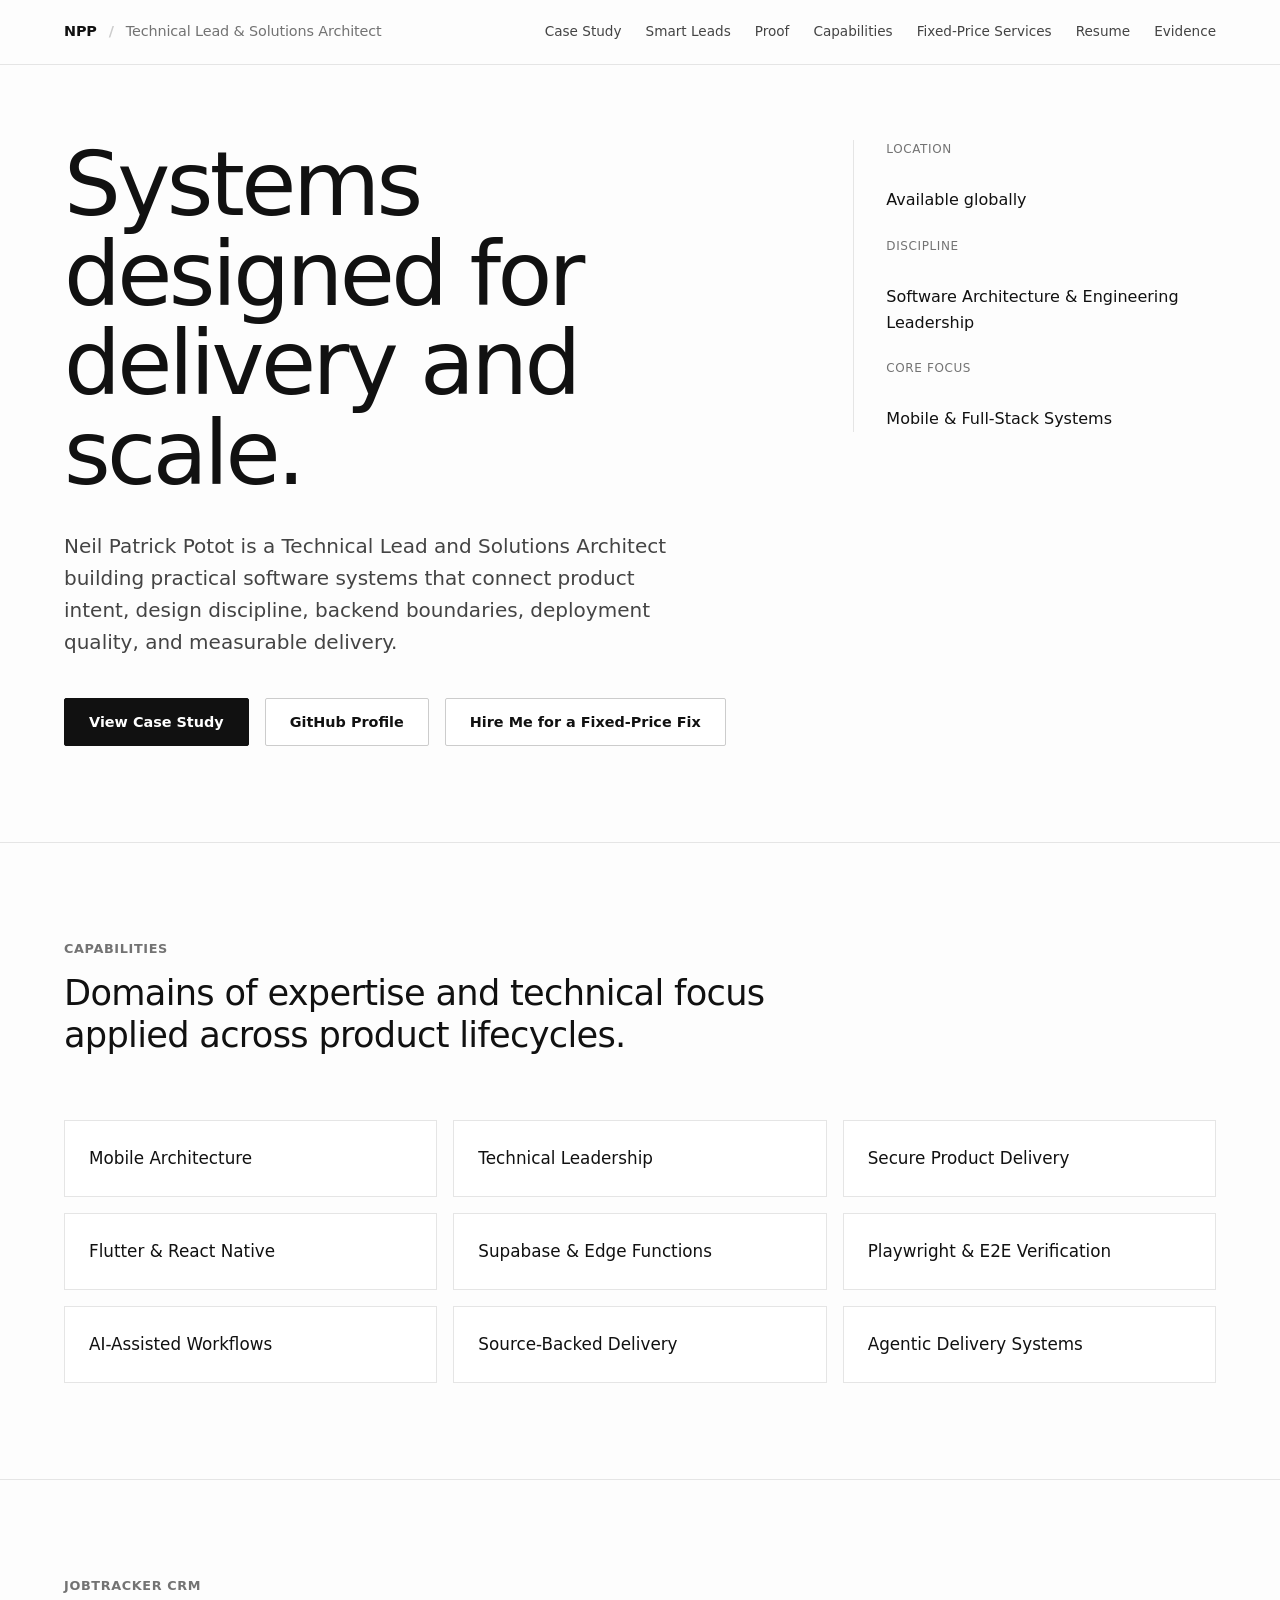
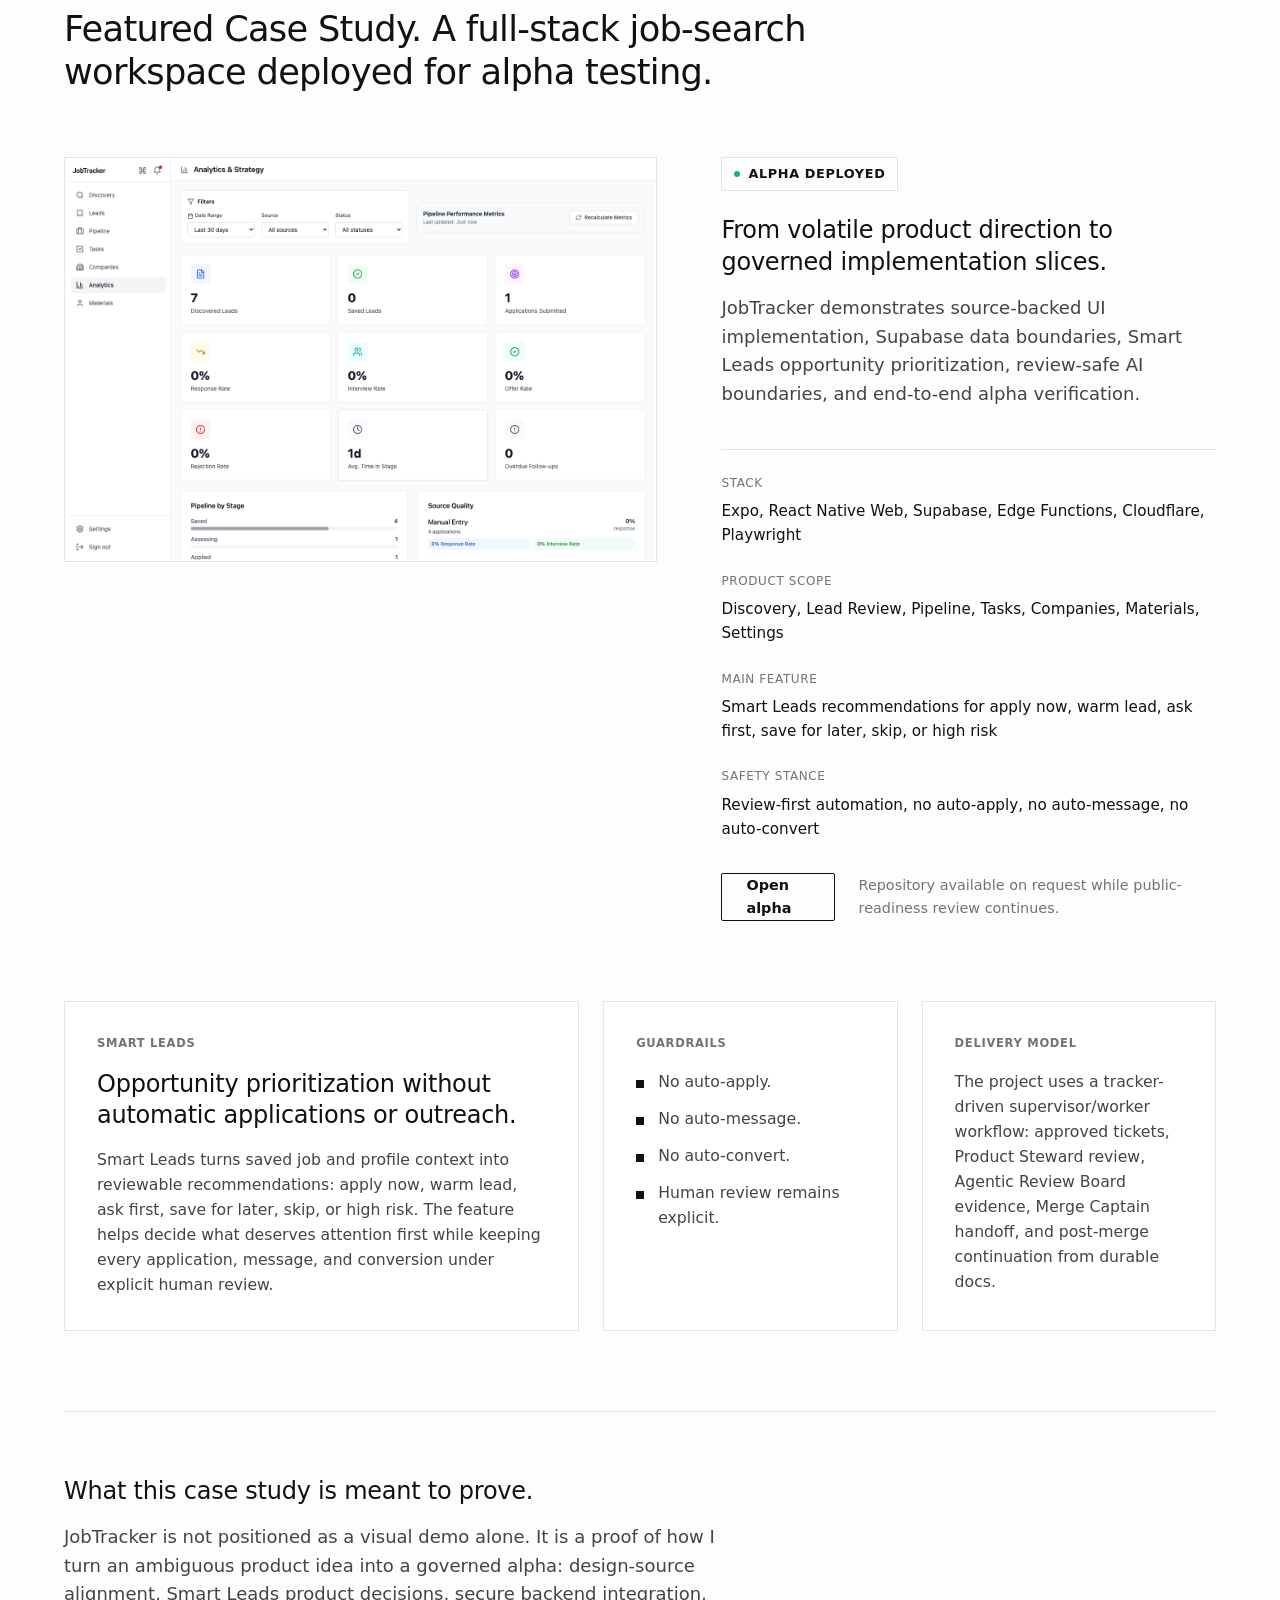
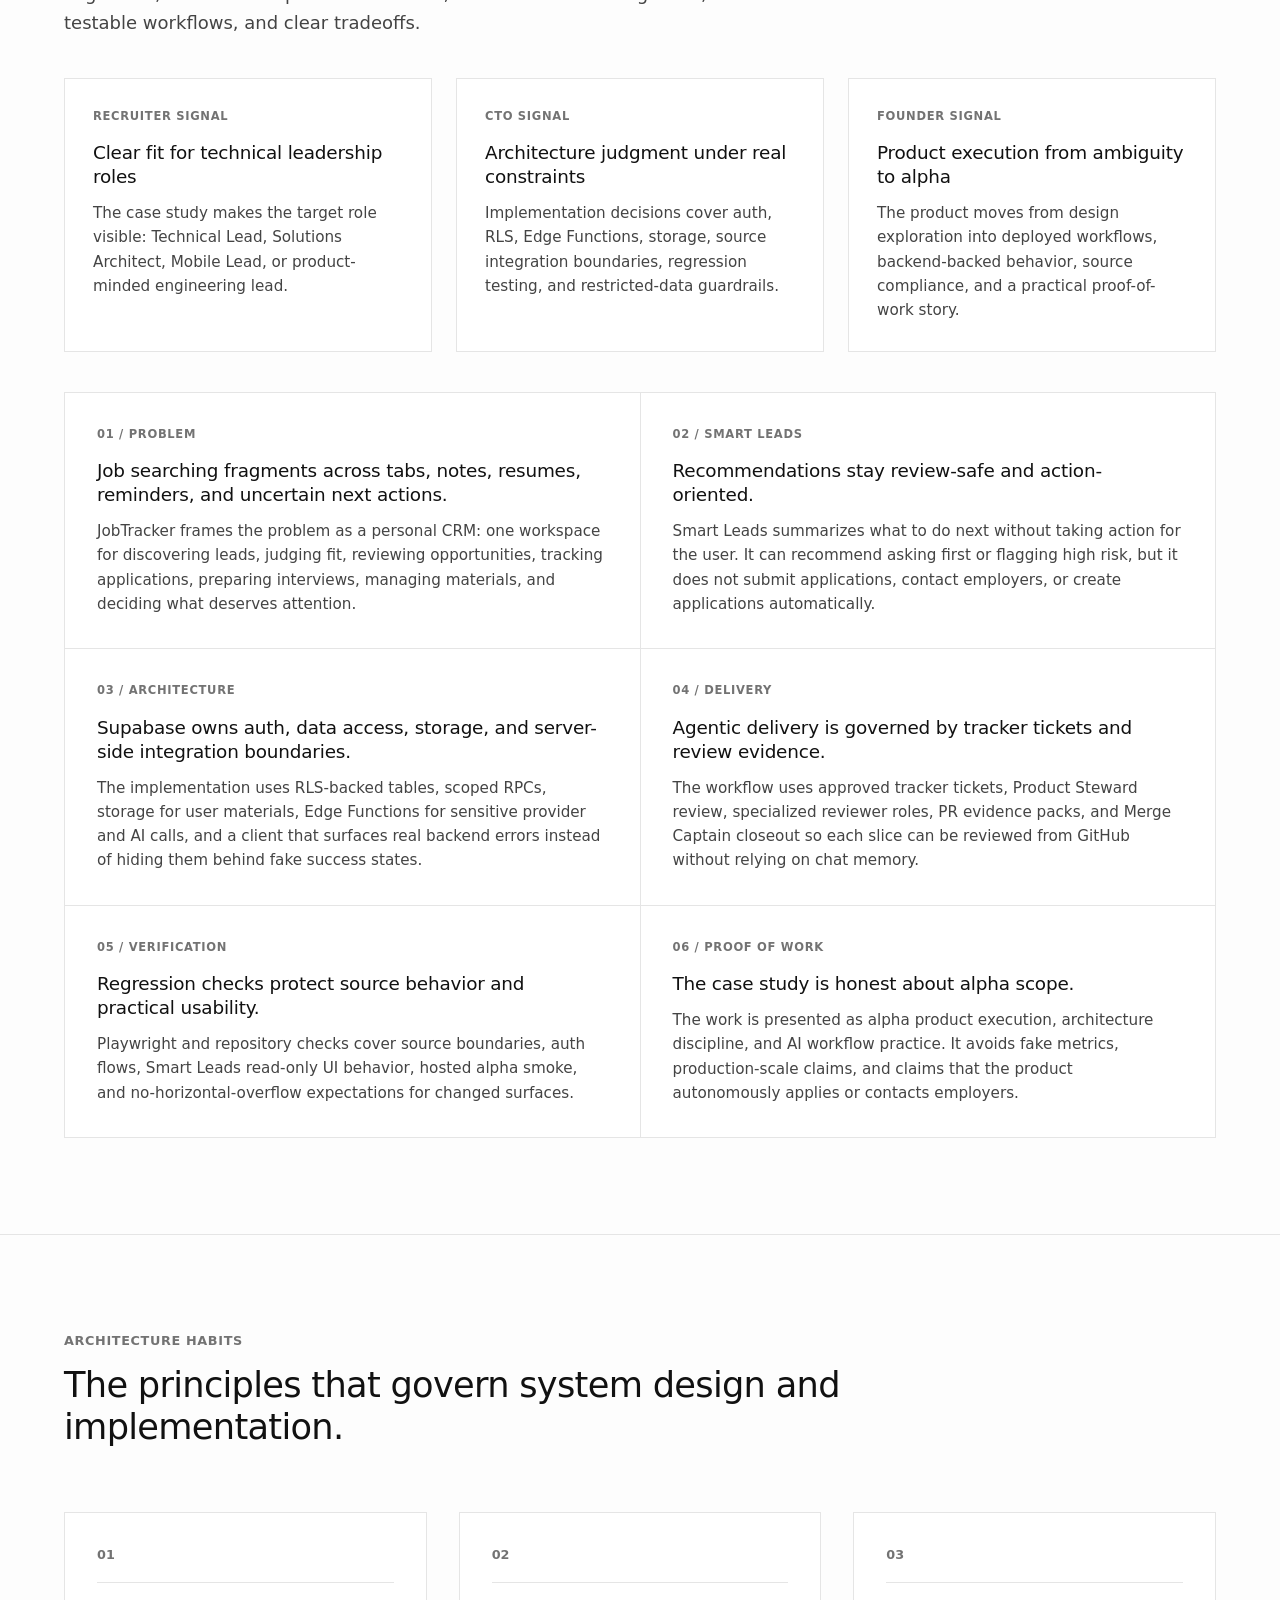
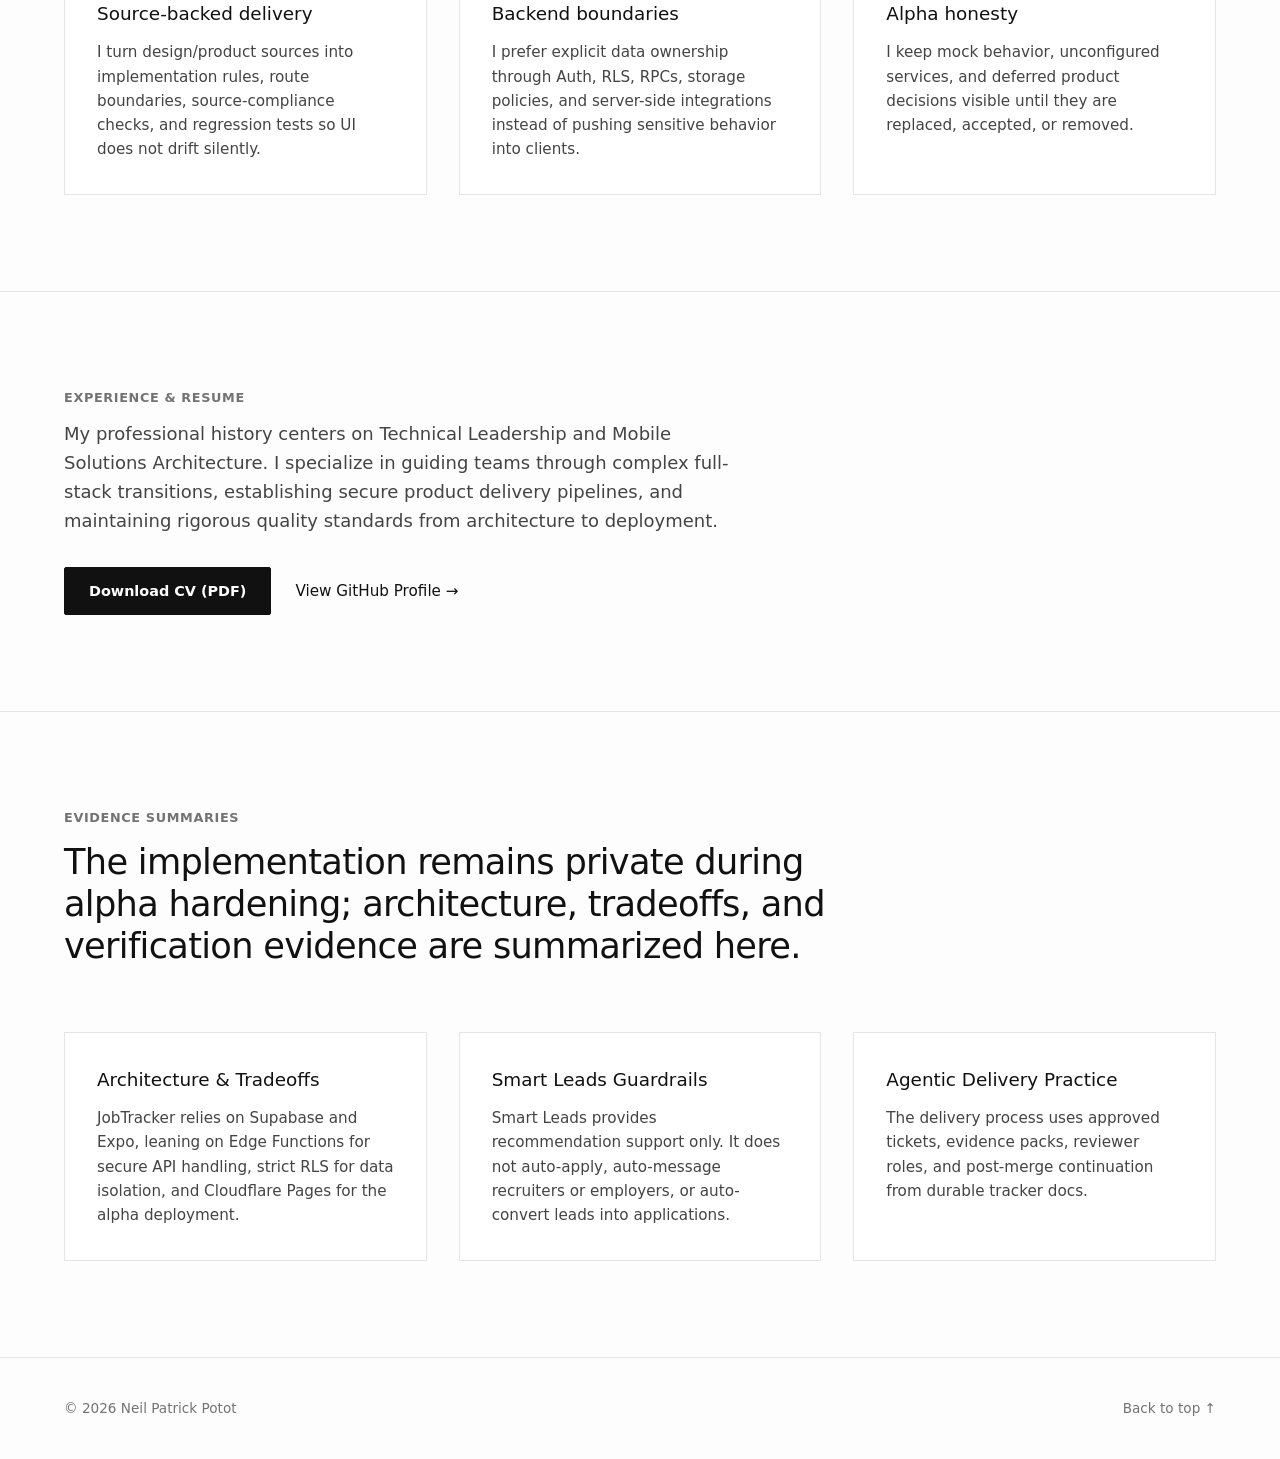
==== index.html @ f9b199f2 "Link fixed-price service offerings from portfolio" ====
<!doctype html>
<html lang="en">
  <head>
    <meta charset="utf-8">
    <meta name="viewport" content="width=device-width, initial-scale=1">
    <meta name="description" content="Neil Patrick Potot - Technical Lead and Solutions Architect portfolio featuring JobTracker, a full-stack Expo and Supabase job application CRM case study.">
    <meta property="og:title" content="Neil Patrick Potot - Technical Lead / Solutions Architect">
    <meta property="og:description" content="Portfolio and case studies across full-stack architecture, AI-assisted workflows, Supabase, Expo, and delivery systems.">
    <meta property="og:type" content="website">
    <meta property="og:image" content="assets/jobtracker-preview.png">
    <title>Neil Patrick Potot - Technical Lead / Solutions Architect</title>
    <link rel="stylesheet" href="styles.css">
  </head>
  <body>
    <header class="site-header" data-site-header>
      <div class="header-inner">
        <a class="brand" href="#top" aria-label="Neil Patrick Potot portfolio home">
          <strong>NPP</strong>
          <span class="brand-divider">/</span>
          <span class="brand-title">Technical Lead & Solutions Architect</span>
        </a>
        <button class="nav-toggle" type="button" aria-expanded="false" aria-controls="primary-nav" data-nav-toggle>
          <span></span><span></span><span></span>
          <span class="sr-only">Menu</span>
        </button>
        <nav class="primary-nav" id="primary-nav" data-primary-nav>
          <a href="#case-study">Case Study</a>
          <a href="#smart-leads">Smart Leads</a>
          <a href="#proof">Proof</a>
          <a href="#capabilities">Capabilities</a>
          <a href="services.html">Fixed-Price Services</a>
          <a href="#resume">Resume</a>
          <a href="#evidence">Evidence</a>
        </nav>
      </div>
    </header>

    <main id="top">
      <section class="section hero">
        <div class="section-inner grid-hero">
          <div class="hero-content">
            <h1 id="hero-title" class="display-title">Systems designed for <br>delivery and scale.</h1>
            <p class="hero-copy">
              Neil Patrick Potot is a Technical Lead and Solutions Architect building practical software systems that connect product intent, design discipline, backend boundaries, deployment quality, and measurable delivery.
            </p>
            <div class="hero-actions">
              <a class="button primary" href="#case-study">View Case Study</a>
              <a class="button secondary" href="https://github.com/Nei1eveN" rel="noreferrer">GitHub Profile</a>
              <a class="button secondary" href="services.html">Hire Me for a Fixed-Price Fix</a>
            </div>
          </div>
          <div class="hero-metadata">
            <dl class="meta-list">
              <dt>Location</dt>
              <dd>Available globally</dd>
              <dt>Discipline</dt>
              <dd>Software Architecture & Engineering Leadership</dd>
              <dt>Core Focus</dt>
              <dd>Mobile & Full-Stack Systems</dd>
            </dl>
          </div>
        </div>
      </section>

      <section class="section layout-border" id="capabilities">
        <div class="section-inner">
          <div class="split-header">
            <h2 class="section-title">Capabilities</h2>
            <p class="section-lead">Domains of expertise and technical focus applied across product lifecycles.</p>
          </div>
          <ul class="capability-grid">
            <li>Mobile Architecture</li>
            <li>Technical Leadership</li>
            <li>Secure Product Delivery</li>
            <li>Flutter & React Native</li>
            <li>Supabase & Edge Functions</li>
            <li>Playwright & E2E Verification</li>
            <li>AI-Assisted Workflows</li>
            <li>Source-Backed Delivery</li>
            <li>Agentic Delivery Systems</li>
          </ul>
        </div>
      </section>

      <section class="section layout-border" id="case-study">
        <div class="section-inner">
          <div class="split-header">
            <h2 class="section-title">JobTracker CRM</h2>
            <p class="section-lead">Featured Case Study. A full-stack job-search workspace deployed for alpha testing.</p>
          </div>
          <div class="case-study-layout">
            <div class="case-study-media">
              <img src="assets/jobtracker-preview.png" alt="JobTracker alpha interface preview">
            </div>
            <div class="case-study-details">
              <div class="status-badge">
                <span class="status-indicator"></span> Alpha deployed
              </div>
              <h3 class="subsection-title">From volatile product direction to governed implementation slices.</h3>
              <p class="subsection-copy">
                JobTracker demonstrates source-backed UI implementation, Supabase data boundaries, Smart Leads opportunity prioritization, review-safe AI boundaries, and end-to-end alpha verification.
              </p>
              <div class="metric-grid">
                <div class="metric-item">
                  <span class="metric-label">Stack</span>
                  <span class="metric-value">Expo, React Native Web, Supabase, Edge Functions, Cloudflare, Playwright</span>
                </div>
                <div class="metric-item">
                  <span class="metric-label">Product scope</span>
                  <span class="metric-value">Discovery, Lead Review, Pipeline, Tasks, Companies, Materials, Settings</span>
                </div>
                <div class="metric-item">
                  <span class="metric-label">Main feature</span>
                  <span class="metric-value">Smart Leads recommendations for apply now, warm lead, ask first, save for later, skip, or high risk</span>
                </div>
                <div class="metric-item">
                  <span class="metric-label">Safety stance</span>
                  <span class="metric-value">Review-first automation, no auto-apply, no auto-message, no auto-convert</span>
                </div>
              </div>
              <div class="action-row">
                <a class="button outline" href="https://alpha.tryjobtracker.app" rel="noreferrer">Open alpha</a>
                <span class="action-note">Repository available on request while public-readiness review continues.</span>
              </div>
            </div>
          </div>

          <div class="case-feature-grid" id="smart-leads" aria-label="JobTracker alpha feature summary">
            <article class="feature-panel feature-panel-wide">
              <span class="proof-label">Smart Leads</span>
              <h3 class="subsection-title">Opportunity prioritization without automatic applications or outreach.</h3>
              <p>
                Smart Leads turns saved job and profile context into reviewable recommendations: apply now, warm lead, ask first, save for later, skip, or high risk. The feature helps decide what deserves attention first while keeping every application, message, and conversion under explicit human review.
              </p>
            </article>
            <article class="feature-panel">
              <span class="proof-label">Guardrails</span>
              <ul class="check-list">
                <li>No auto-apply.</li>
                <li>No auto-message.</li>
                <li>No auto-convert.</li>
                <li>Human review remains explicit.</li>
              </ul>
            </article>
            <article class="feature-panel">
              <span class="proof-label">Delivery model</span>
              <p>
                The project uses a tracker-driven supervisor/worker workflow: approved tickets, Product Steward review, Agentic Review Board evidence, Merge Captain handoff, and post-merge continuation from durable docs.
              </p>
            </article>
          </div>

          <div class="case-narrative" id="proof">
            <div class="narrative-intro">
              <h3 class="subsection-title">What this case study is meant to prove.</h3>
              <p class="subsection-copy">
                JobTracker is not positioned as a visual demo alone. It is a proof of how I turn an ambiguous product idea into a governed alpha: design-source alignment, Smart Leads product decisions, secure backend integration, testable workflows, and clear tradeoffs.
              </p>
            </div>
            <div class="proof-grid">
              <article class="proof-card">
                <span class="proof-label">Recruiter signal</span>
                <h4>Clear fit for technical leadership roles</h4>
                <p>The case study makes the target role visible: Technical Lead, Solutions Architect, Mobile Lead, or product-minded engineering lead.</p>
              </article>
              <article class="proof-card">
                <span class="proof-label">CTO signal</span>
                <h4>Architecture judgment under real constraints</h4>
                <p>Implementation decisions cover auth, RLS, Edge Functions, storage, source integration boundaries, regression testing, and restricted-data guardrails.</p>
              </article>
              <article class="proof-card">
                <span class="proof-label">Founder signal</span>
                <h4>Product execution from ambiguity to alpha</h4>
                <p>The product moves from design exploration into deployed workflows, backend-backed behavior, source compliance, and a practical proof-of-work story.</p>
              </article>
            </div>
          </div>

          <div class="case-timeline" aria-label="JobTracker case study narrative">
            <article class="timeline-item">
              <span class="timeline-kicker">01 / Problem</span>
              <h4>Job searching fragments across tabs, notes, resumes, reminders, and uncertain next actions.</h4>
              <p>JobTracker frames the problem as a personal CRM: one workspace for discovering leads, judging fit, reviewing opportunities, tracking applications, preparing interviews, managing materials, and deciding what deserves attention.</p>
            </article>
            <article class="timeline-item">
              <span class="timeline-kicker">02 / Smart Leads</span>
              <h4>Recommendations stay review-safe and action-oriented.</h4>
              <p>Smart Leads summarizes what to do next without taking action for the user. It can recommend asking first or flagging high risk, but it does not submit applications, contact employers, or create applications automatically.</p>
            </article>
            <article class="timeline-item">
              <span class="timeline-kicker">03 / Architecture</span>
              <h4>Supabase owns auth, data access, storage, and server-side integration boundaries.</h4>
              <p>The implementation uses RLS-backed tables, scoped RPCs, storage for user materials, Edge Functions for sensitive provider and AI calls, and a client that surfaces real backend errors instead of hiding them behind fake success states.</p>
            </article>
            <article class="timeline-item">
              <span class="timeline-kicker">04 / Delivery</span>
              <h4>Agentic delivery is governed by tracker tickets and review evidence.</h4>
              <p>The workflow uses approved tracker tickets, Product Steward review, specialized reviewer roles, PR evidence packs, and Merge Captain closeout so each slice can be reviewed from GitHub without relying on chat memory.</p>
            </article>
            <article class="timeline-item">
              <span class="timeline-kicker">05 / Verification</span>
              <h4>Regression checks protect source behavior and practical usability.</h4>
              <p>Playwright and repository checks cover source boundaries, auth flows, Smart Leads read-only UI behavior, hosted alpha smoke, and no-horizontal-overflow expectations for changed surfaces.</p>
            </article>
            <article class="timeline-item">
              <span class="timeline-kicker">06 / Proof of work</span>
              <h4>The case study is honest about alpha scope.</h4>
              <p>The work is presented as alpha product execution, architecture discipline, and AI workflow practice. It avoids fake metrics, production-scale claims, and claims that the product autonomously applies or contacts employers.</p>
            </article>
          </div>
        </div>
      </section>

      <section class="section layout-border" id="systems">
        <div class="section-inner">
          <div class="split-header">
            <h2 class="section-title">Architecture Habits</h2>
            <p class="section-lead">The principles that govern system design and implementation.</p>
          </div>
          <div class="habits-grid">
            <div class="habit-card">
              <span class="habit-num">01</span>
              <h4>Source-backed delivery</h4>
              <p>I turn design/product sources into implementation rules, route boundaries, source-compliance checks, and regression tests so UI does not drift silently.</p>
            </div>
            <div class="habit-card">
              <span class="habit-num">02</span>
              <h4>Backend boundaries</h4>
              <p>I prefer explicit data ownership through Auth, RLS, RPCs, storage policies, and server-side integrations instead of pushing sensitive behavior into clients.</p>
            </div>
            <div class="habit-card">
              <span class="habit-num">03</span>
              <h4>Alpha honesty</h4>
              <p>I keep mock behavior, unconfigured services, and deferred product decisions visible until they are replaced, accepted, or removed.</p>
            </div>
          </div>
        </div>
      </section>

      <section class="section layout-border" id="resume">
        <div class="section-inner split-resume">
          <div class="resume-content">
            <h2 class="section-title">Experience & Resume</h2>
            <p class="subsection-copy">
              My professional history centers on Technical Leadership and Mobile Solutions Architecture. I specialize in guiding teams through complex full-stack transitions, establishing secure product delivery pipelines, and maintaining rigorous quality standards from architecture to deployment.
            </p>
            <div class="action-row">
              <a class="button primary" href="assets/Neil-Patrick-Potot-CV-2026.pdf" download>Download CV (PDF)</a>
              <a class="link-action" href="https://github.com/Nei1eveN" rel="noreferrer">View GitHub Profile &rarr;</a>
            </div>
          </div>
        </div>
      </section>

      <section class="section layout-border" id="evidence">
        <div class="section-inner">
          <div class="split-header">
            <h2 class="section-title">Evidence Summaries</h2>
            <p class="section-lead">The implementation remains private during alpha hardening; architecture, tradeoffs, and verification evidence are summarized here.</p>
          </div>
          <div class="habits-grid">
            <div class="habit-card">
              <h4 class="evidence-title">Architecture & Tradeoffs</h4>
              <p class="evidence-desc">JobTracker relies on Supabase and Expo, leaning on Edge Functions for secure API handling, strict RLS for data isolation, and Cloudflare Pages for the alpha deployment.</p>
            </div>
            <div class="habit-card">
              <h4 class="evidence-title">Smart Leads Guardrails</h4>
              <p class="evidence-desc">Smart Leads provides recommendation support only. It does not auto-apply, auto-message recruiters or employers, or auto-convert leads into applications.</p>
            </div>
            <div class="habit-card">
              <h4 class="evidence-title">Agentic Delivery Practice</h4>
              <p class="evidence-desc">The delivery process uses approved tickets, evidence packs, reviewer roles, and post-merge continuation from durable tracker docs.</p>
            </div>
          </div>
        </div>
      </section>
    </main>

    <footer class="site-footer">
      <div class="footer-inner">
        <span class="footer-copy">© 2026 Neil Patrick Potot</span>
        <a href="#top" class="back-to-top">Back to top &uarr;</a>
      </div>
    </footer>

    <script src="script.js"></script>
  </body>
</html>
---- styles.css ----
:root {
  --ink: #111111;
  --ink-light: #444444;
  --muted: #737373;
  --surface: #ffffff;
  --bg: #fdfdfd;
  --line: #e5e5e5;
  --line-strong: #cccccc;
  --accent: #000000;
  --radius: 2px;
  --max: 1280px;
  --pad: clamp(24px, 5vw, 64px);
}

* {
  box-sizing: border-box;
}

*:focus-visible {
  outline: 2px solid var(--accent);
  outline-offset: 2px;
}

html {
  scroll-behavior: smooth;
  font-size: 16px;
}

body {
  margin: 0;
  background: var(--bg);
  color: var(--ink);
  font-family: Inter, ui-sans-serif, system-ui, -apple-system, sans-serif;
  line-height: 1.6;
  -webkit-font-smoothing: antialiased;
}

body.nav-open {
  overflow: hidden;
}

a {
  color: inherit;
  text-decoration: none;
  transition: opacity 150ms ease, color 150ms ease;
}

img {
  display: block;
  max-width: 100%;
  height: auto;
}

.sr-only {
  position: absolute;
  width: 1px;
  height: 1px;
  padding: 0;
  margin: -1px;
  overflow: hidden;
  clip: rect(0, 0, 0, 0);
  white-space: nowrap;
  border: 0;
}

/* Header */
.site-header {
  position: fixed;
  z-index: 50;
  top: 0;
  right: 0;
  left: 0;
  background: rgba(253, 253, 253, 0.95);
  border-bottom: 1px solid var(--line);
  backdrop-filter: blur(8px);
  -webkit-backdrop-filter: blur(8px);
}

.header-inner {
  display: flex;
  align-items: center;
  justify-content: space-between;
  height: 64px;
  padding: 0 var(--pad);
  max-width: var(--max);
  margin: 0 auto;
}

.brand {
  display: flex;
  align-items: center;
  gap: 12px;
  font-weight: 600;
  font-size: 0.9rem;
  letter-spacing: -0.01em;
}

.brand:hover {
  opacity: 0.7;
}

.brand-divider {
  color: var(--line-strong);
}

.brand-title {
  color: var(--muted);
  font-weight: 400;
}

.primary-nav {
  display: flex;
  gap: 24px;
}

.primary-nav a {
  font-size: 0.85rem;
  font-weight: 500;
  color: var(--ink-light);
}

.primary-nav a:hover {
  color: var(--ink);
}

.nav-toggle {
  display: none;
  width: 40px;
  height: 40px;
  background: transparent;
  border: none;
  cursor: pointer;
  padding: 0;
}

.nav-toggle span:not(.sr-only) {
  display: block;
  width: 20px;
  height: 1.5px;
  background: var(--ink);
  margin: 4px auto;
  transition: transform 0.2s, opacity 0.2s;
}

/* Layout */
.section {
  padding: 0 var(--pad);
}

.layout-border {
  border-top: 1px solid var(--line);
}

.section-inner {
  max-width: var(--max);
  margin: 0 auto;
  padding: 96px 0;
}

.hero {
  padding-top: 140px;
}

.hero .section-inner {
  padding-bottom: 96px;
  padding-top: 0;
}

/* Typographic Defaults */
h1, h2, h3, h4, p {
  margin: 0;
}

.display-title {
  font-size: clamp(3.5rem, 7vw, 6rem);
  font-weight: 500;
  letter-spacing: -0.04em;
  line-height: 1;
  margin-bottom: 32px;
}

.section-title {
  font-size: 0.8rem;
  text-transform: uppercase;
  letter-spacing: 0.05em;
  font-weight: 600;
  color: var(--muted);
  margin-bottom: 12px;
}

.section-lead {
  font-size: clamp(1.5rem, 3vw, 2.2rem);
  font-weight: 400;
  letter-spacing: -0.02em;
  line-height: 1.2;
  color: var(--ink);
  max-width: 800px;
}

.subsection-title {
  font-size: 1.5rem;
  font-weight: 500;
  letter-spacing: -0.01em;
  margin-bottom: 16px;
  line-height: 1.3;
}

.subsection-copy {
  font-size: 1.125rem;
  color: var(--ink-light);
  max-width: 680px;
  line-height: 1.6;
}

/* Hero Section */
.grid-hero {
  display: grid;
  grid-template-columns: 2fr 1fr;
  gap: 64px;
}

.hero-copy {
  font-size: clamp(1.1rem, 2vw, 1.25rem);
  color: var(--ink-light);
  max-width: 640px;
  margin-bottom: 40px;
}

.hero-actions {
  display: flex;
  gap: 16px;
}

.meta-list {
  margin: 0;
  display: grid;
  gap: 24px;
  border-left: 1px solid var(--line);
  padding-left: 32px;
}

.meta-list dt {
  font-size: 0.75rem;
  text-transform: uppercase;
  letter-spacing: 0.05em;
  color: var(--muted);
  margin-bottom: 4px;
}

.meta-list dd {
  margin: 0;
  font-size: 1rem;
  font-weight: 500;
}

/* Split Header */
.split-header {
  margin-bottom: 64px;
}

/* Capabilities */
.capability-grid {
  list-style: none;
  padding: 0;
  margin: 0;
  display: grid;
  grid-template-columns: repeat(auto-fill, minmax(280px, 1fr));
  gap: 16px;
}

.capability-grid li {
  padding: 24px;
  border: 1px solid var(--line);
  background: var(--surface);
  font-size: 1.05rem;
  font-weight: 500;
}

/* Buttons */
.button {
  display: inline-flex;
  align-items: center;
  justify-content: center;
  padding: 0 24px;
  height: 48px;
  font-size: 0.9rem;
  font-weight: 600;
  border-radius: var(--radius);
  transition: all 150ms ease;
  cursor: pointer;
}

.button.primary {
  background: var(--ink);
  color: var(--surface);
  border: 1px solid var(--ink);
}

.button.primary:hover {
  background: var(--ink-light);
  border-color: var(--ink-light);
}

.button.secondary {
  background: var(--surface);
  color: var(--ink);
  border: 1px solid var(--line-strong);
}

.button.secondary:hover {
  background: var(--bg);
  border-color: var(--ink);
}

.button.outline {
  background: transparent;
  color: var(--ink);
  border: 1px solid var(--ink);
}

.button.outline:hover {
  background: var(--ink);
  color: var(--surface);
}

.link-action {
  display: inline-flex;
  align-items: center;
  height: 48px;
  font-size: 0.95rem;
  font-weight: 500;
  color: var(--ink);
}

.link-action:hover {
  opacity: 0.6;
}

.action-row {
  display: flex;
  align-items: center;
  gap: 24px;
  margin-top: 32px;
}

.action-note {
  font-size: 0.9rem;
  color: var(--muted);
  font-weight: 500;
  display: inline-flex;
  align-items: center;
  height: 48px;
}

/* Case Study */
.case-study-layout {
  display: grid;
  grid-template-columns: 1.2fr 1fr;
  gap: 64px;
  align-items: start;
}

.case-study-media {
  border: 1px solid var(--line);
  background: var(--surface);
  padding: 1px; /* architectural frame */
}

.case-study-media img {
  width: 100%;
}

.status-badge {
  display: inline-flex;
  align-items: center;
  gap: 8px;
  font-size: 0.8rem;
  font-weight: 600;
  text-transform: uppercase;
  letter-spacing: 0.05em;
  padding: 6px 12px;
  border: 1px solid var(--line);
  margin-bottom: 24px;
}

.status-indicator {
  width: 6px;
  height: 6px;
  background: #10b981;
  border-radius: 50%;
}

.metric-grid {
  display: grid;
  gap: 24px;
  margin-top: 40px;
  border-top: 1px solid var(--line);
  padding-top: 24px;
}

.metric-item {
  display: flex;
  flex-direction: column;
  gap: 6px;
}

.metric-label {
  font-size: 0.75rem;
  text-transform: uppercase;
  letter-spacing: 0.05em;
  color: var(--muted);
}

.metric-value {
  font-size: 0.95rem;
  font-weight: 500;
}

.case-feature-grid {
  display: grid;
  grid-template-columns: 1.4fr 0.8fr 0.8fr;
  gap: 24px;
  margin-top: 80px;
  scroll-margin-top: 96px;
}

.feature-panel {
  border: 1px solid var(--line);
  background: var(--surface);
  padding: 32px;
}

.feature-panel p {
  color: var(--ink-light);
  font-size: 0.98rem;
}

.check-list {
  list-style: none;
  padding: 0;
  margin: 0;
  display: grid;
  gap: 12px;
}

.check-list li {
  position: relative;
  padding-left: 22px;
  color: var(--ink-light);
  font-size: 0.98rem;
}

.check-list li::before {
  content: "";
  position: absolute;
  top: 0.72em;
  left: 0;
  width: 8px;
  height: 8px;
  background: var(--ink);
}

.case-narrative {
  margin-top: 80px;
  padding-top: 64px;
  border-top: 1px solid var(--line);
  scroll-margin-top: 96px;
}

.narrative-intro {
  max-width: 860px;
  margin-bottom: 40px;
}

.proof-grid {
  display: grid;
  grid-template-columns: repeat(3, 1fr);
  gap: 24px;
}

.proof-card {
  border: 1px solid var(--line);
  background: var(--surface);
  padding: 28px;
}

.proof-label,
.timeline-kicker {
  display: block;
  font-size: 0.72rem;
  font-weight: 700;
  text-transform: uppercase;
  letter-spacing: 0.06em;
  color: var(--muted);
  margin-bottom: 16px;
}

.proof-card h4,
.timeline-item h4 {
  font-size: 1.15rem;
  font-weight: 500;
  letter-spacing: -0.01em;
  line-height: 1.3;
  margin-bottom: 12px;
}

.proof-card p,
.timeline-item p {
  font-size: 0.95rem;
  color: var(--ink-light);
}

.case-timeline {
  display: grid;
  grid-template-columns: repeat(2, 1fr);
  border-top: 1px solid var(--line);
  border-left: 1px solid var(--line);
  margin-top: 40px;
}

.timeline-item {
  padding: 32px;
  border-right: 1px solid var(--line);
  border-bottom: 1px solid var(--line);
  background: var(--surface);
}

/* Habits */
.habits-grid {
  display: grid;
  grid-template-columns: repeat(3, 1fr);
  gap: 32px;
}

.habit-card {
  padding: 32px;
  border: 1px solid var(--line);
  background: var(--surface);
}

.habit-num {
  display: block;
  font-size: 0.8rem;
  font-weight: 600;
  color: var(--muted);
  margin-bottom: 16px;
  border-bottom: 1px solid var(--line);
  padding-bottom: 16px;
}

.habit-card h4 {
  font-size: 1.15rem;
  font-weight: 500;
  margin-bottom: 12px;
}

.habit-card p {
  font-size: 0.95rem;
  color: var(--ink-light);
}

/* Evidence */
.evidence-title {
  font-size: 1.15rem;
  font-weight: 500;
  margin-bottom: 12px;
}

.evidence-desc {
  font-size: 0.95rem;
  color: var(--ink-light);
}

/* Footer */
.site-footer {
  border-top: 1px solid var(--line);
  padding: 40px var(--pad);
}

.footer-inner {
  max-width: var(--max);
  margin: 0 auto;
  display: flex;
  justify-content: space-between;
  align-items: center;
  font-size: 0.85rem;
  color: var(--muted);
}

.back-to-top:hover {
  color: var(--ink);
}

/* Responsive */
@media (max-width: 1024px) {
  .grid-hero,
  .case-study-layout {
    grid-template-columns: 1fr;
    gap: 48px;
  }
  
  .meta-list {
    border-left: none;
    border-top: 1px solid var(--line);
    padding-left: 0;
    padding-top: 32px;
    grid-template-columns: repeat(3, 1fr);
  }

  .habits-grid {
    grid-template-columns: 1fr;
  }

  .case-feature-grid,
  .proof-grid,
  .case-timeline {
    grid-template-columns: 1fr;
  }
}

@media (max-width: 768px) {
  .nav-toggle {
    display: block;
  }

  .brand-title {
    display: none;
  }
  .brand-divider {
    display: none;
  }

  .display-title {
    font-size: clamp(2.9rem, 14vw, 3.7rem);
  }

  .display-title br {
    display: none;
  }

  .primary-nav {
    position: fixed;
    top: 64px;
    left: 0;
    right: 0;
    background: var(--surface);
    border-bottom: 1px solid var(--line);
    flex-direction: column;
    padding: 24px var(--pad);
    display: none;
  }

  .primary-nav.is-open {
    display: flex;
  }

  .meta-list {
    grid-template-columns: 1fr;
    gap: 16px;
  }

  .evidence-link {
    grid-template-columns: 1fr;
    gap: 8px;
    padding: 20px 0;
  }

  .action-row {
    flex-direction: column;
    align-items: stretch;
  }

  .action-row .button,
  .hero-actions .button {
    width: 100%;
  }

  .action-note {
    font-size: 0.85rem;
    height: auto;
    text-align: center;
  }
}
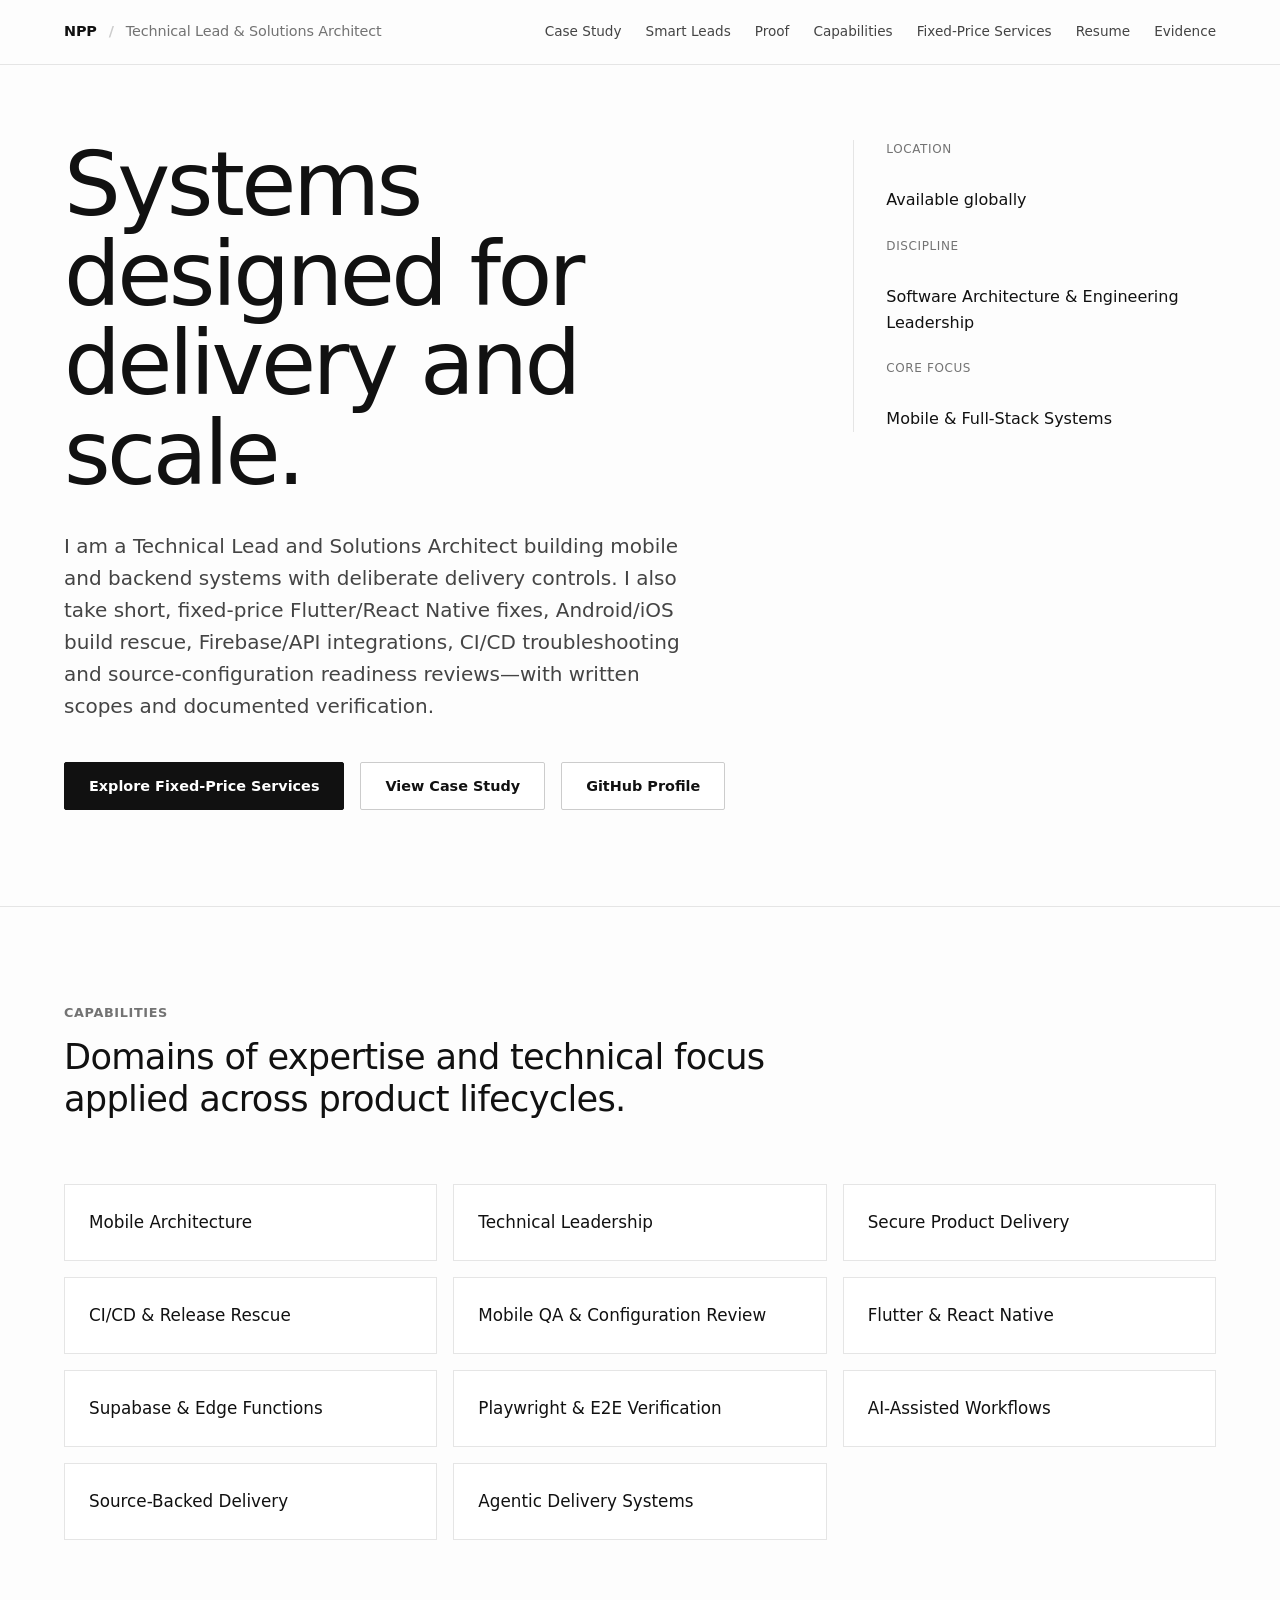
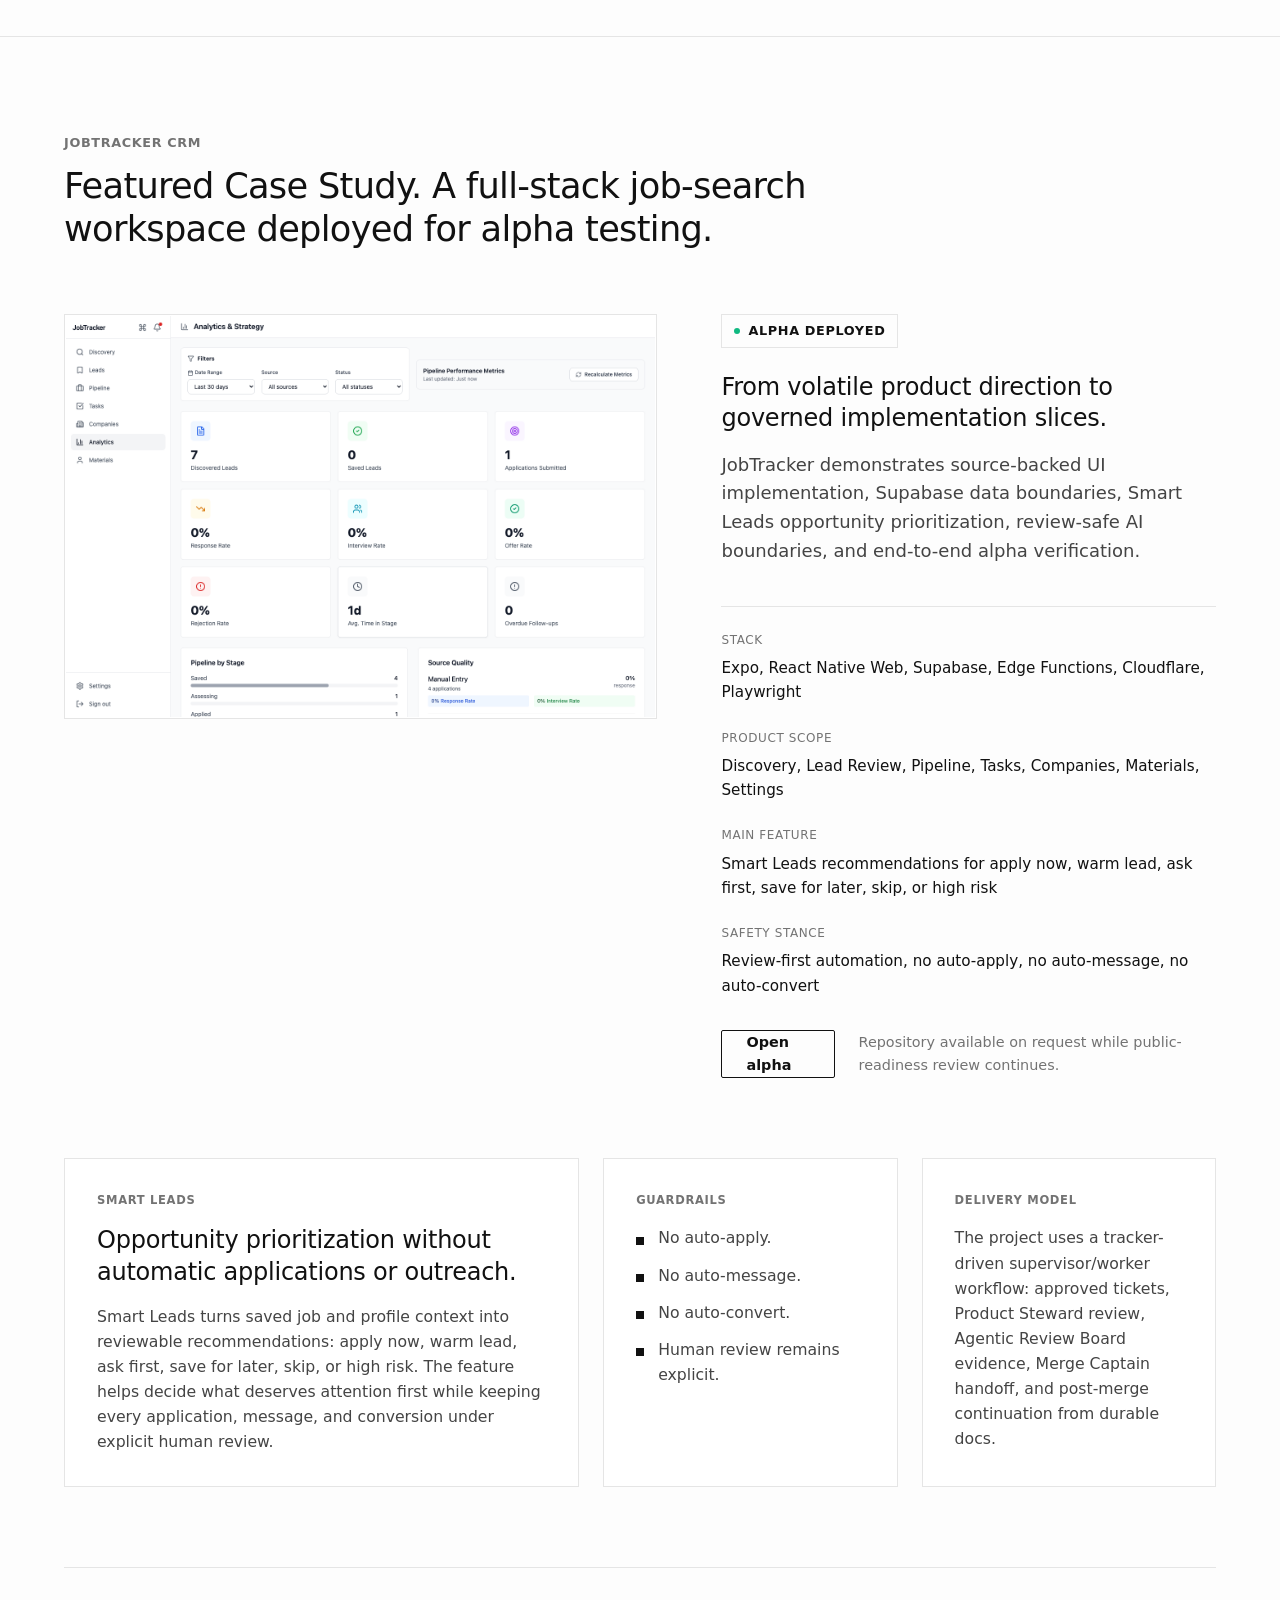
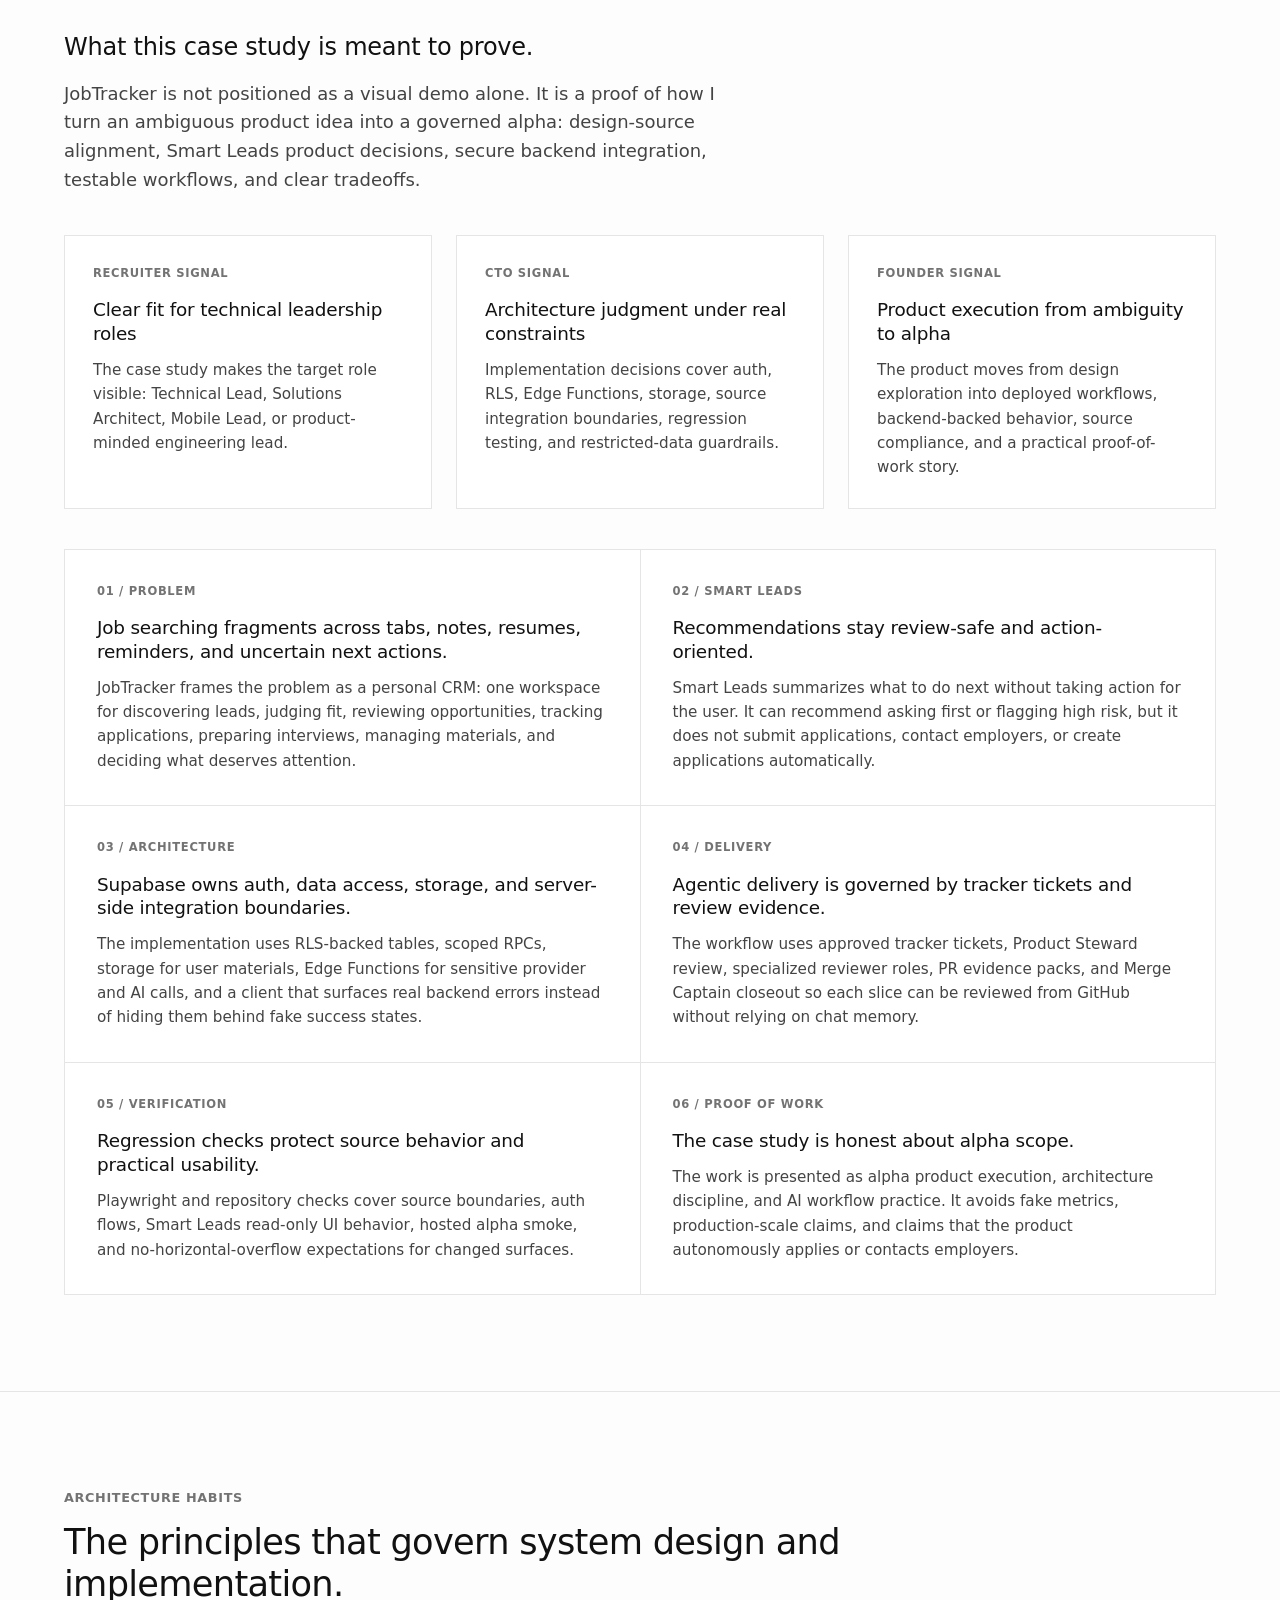
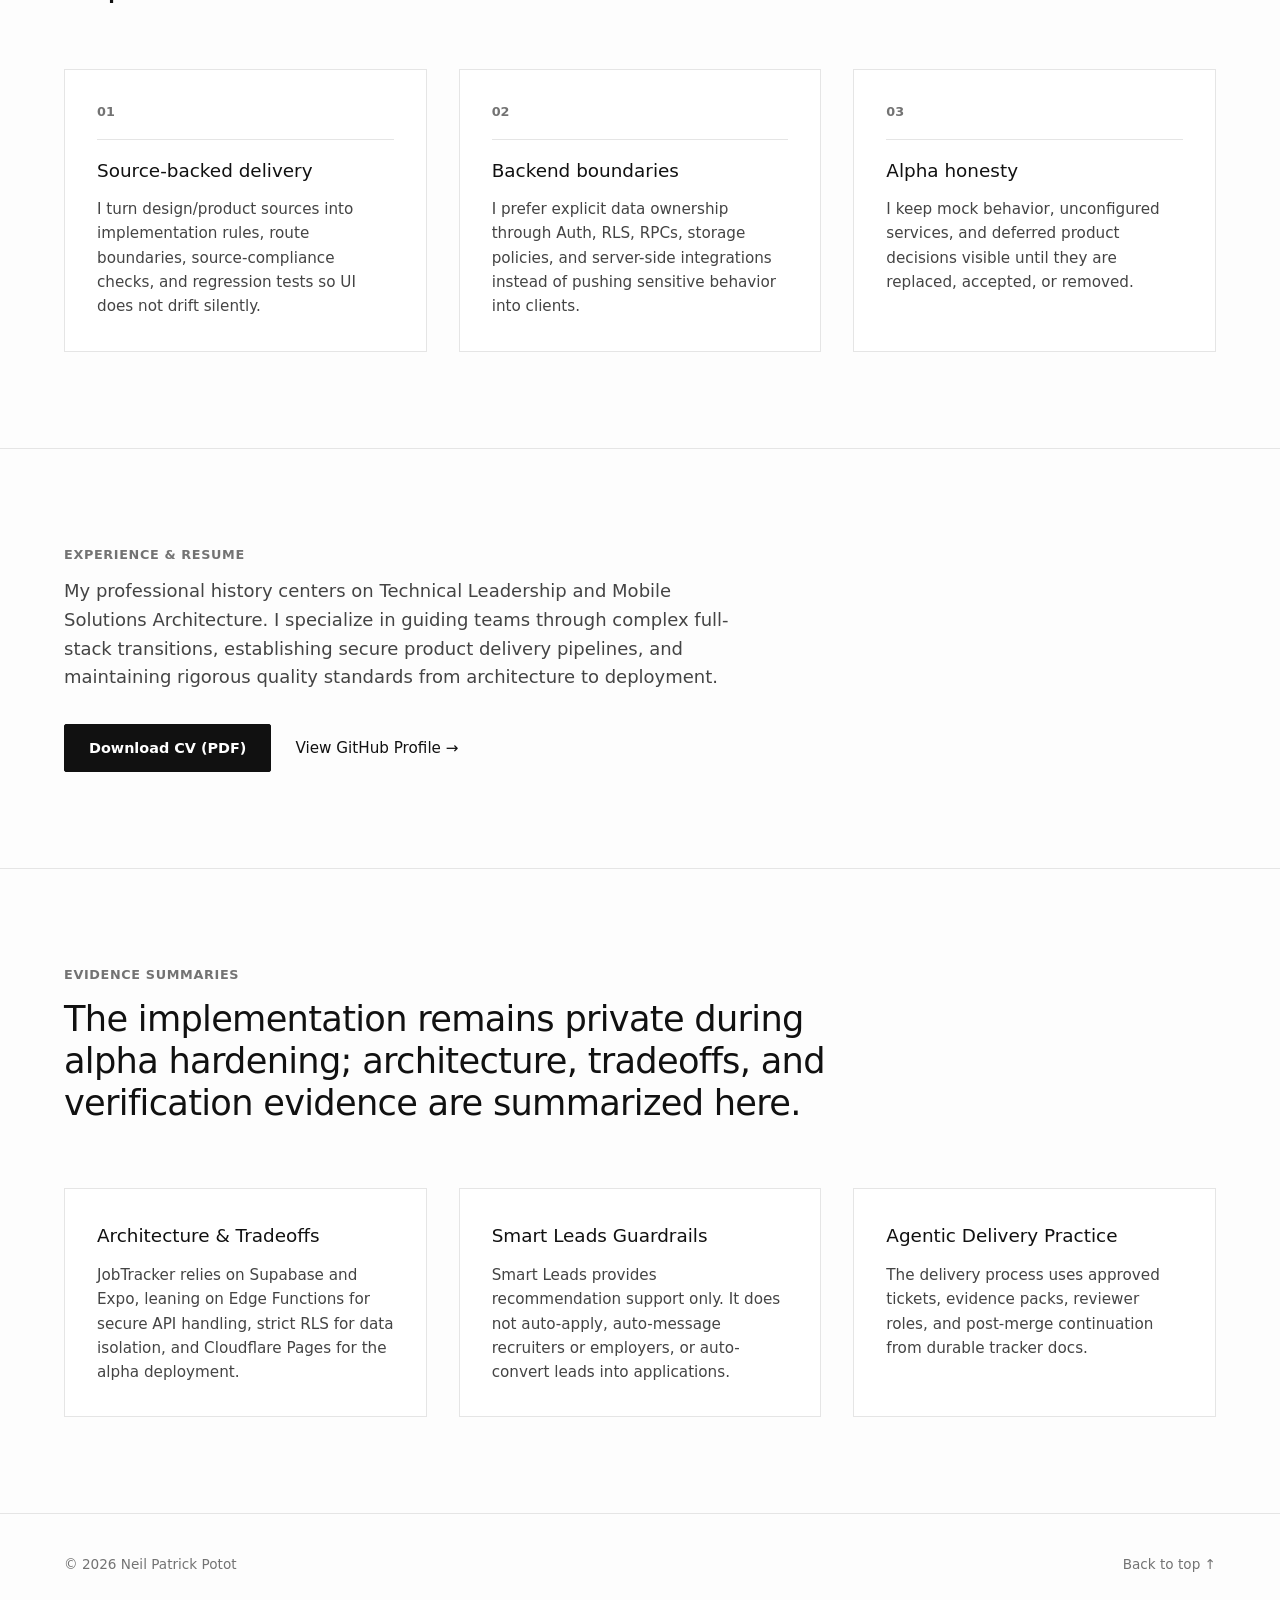
==== commit 791cba95: "Make fixed-price engineering services prominent on portfolio homepage" ====
--- a/index.html
+++ b/index.html
@@ -3,7 +3,7 @@
   <head>
     <meta charset="utf-8">
     <meta name="viewport" content="width=device-width, initial-scale=1">
-    <meta name="description" content="Neil Patrick Potot - Technical Lead and Solutions Architect portfolio featuring JobTracker, a full-stack Expo and Supabase job application CRM case study.">
+    <meta name="description" content="Neil Patrick Potot — Solutions Architect and Senior Flutter engineer. Fixed-price mobile, Firebase/API, CI/CD, release rescue and architecture projects, plus public case studies.">
     <meta property="og:title" content="Neil Patrick Potot - Technical Lead / Solutions Architect">
     <meta property="og:description" content="Portfolio and case studies across full-stack architecture, AI-assisted workflows, Supabase, Expo, and delivery systems.">
     <meta property="og:type" content="website">
@@ -41,12 +41,12 @@
           <div class="hero-content">
             <h1 id="hero-title" class="display-title">Systems designed for <br>delivery and scale.</h1>
             <p class="hero-copy">
-              Neil Patrick Potot is a Technical Lead and Solutions Architect building practical software systems that connect product intent, design discipline, backend boundaries, deployment quality, and measurable delivery.
+              I am a Technical Lead and Solutions Architect building mobile and backend systems with deliberate delivery controls. I also take short, fixed-price Flutter/React Native fixes, Android/iOS build rescue, Firebase/API integrations, CI/CD troubleshooting and source-configuration readiness reviews—with written scopes and documented verification.
             </p>
             <div class="hero-actions">
-              <a class="button primary" href="#case-study">View Case Study</a>
+              <a class="button primary" href="services.html">Explore Fixed-Price Services</a>
+              <a class="button secondary" href="#case-study">View Case Study</a>
               <a class="button secondary" href="https://github.com/Nei1eveN" rel="noreferrer">GitHub Profile</a>
-              <a class="button secondary" href="services.html">Hire Me for a Fixed-Price Fix</a>
             </div>
           </div>
           <div class="hero-metadata">
@@ -72,6 +72,8 @@
             <li>Mobile Architecture</li>
             <li>Technical Leadership</li>
             <li>Secure Product Delivery</li>
+            <li>CI/CD &amp; Release Rescue</li>
+            <li>Mobile QA &amp; Configuration Review</li>
             <li>Flutter & React Native</li>
             <li>Supabase & Edge Functions</li>
             <li>Playwright & E2E Verification</li>
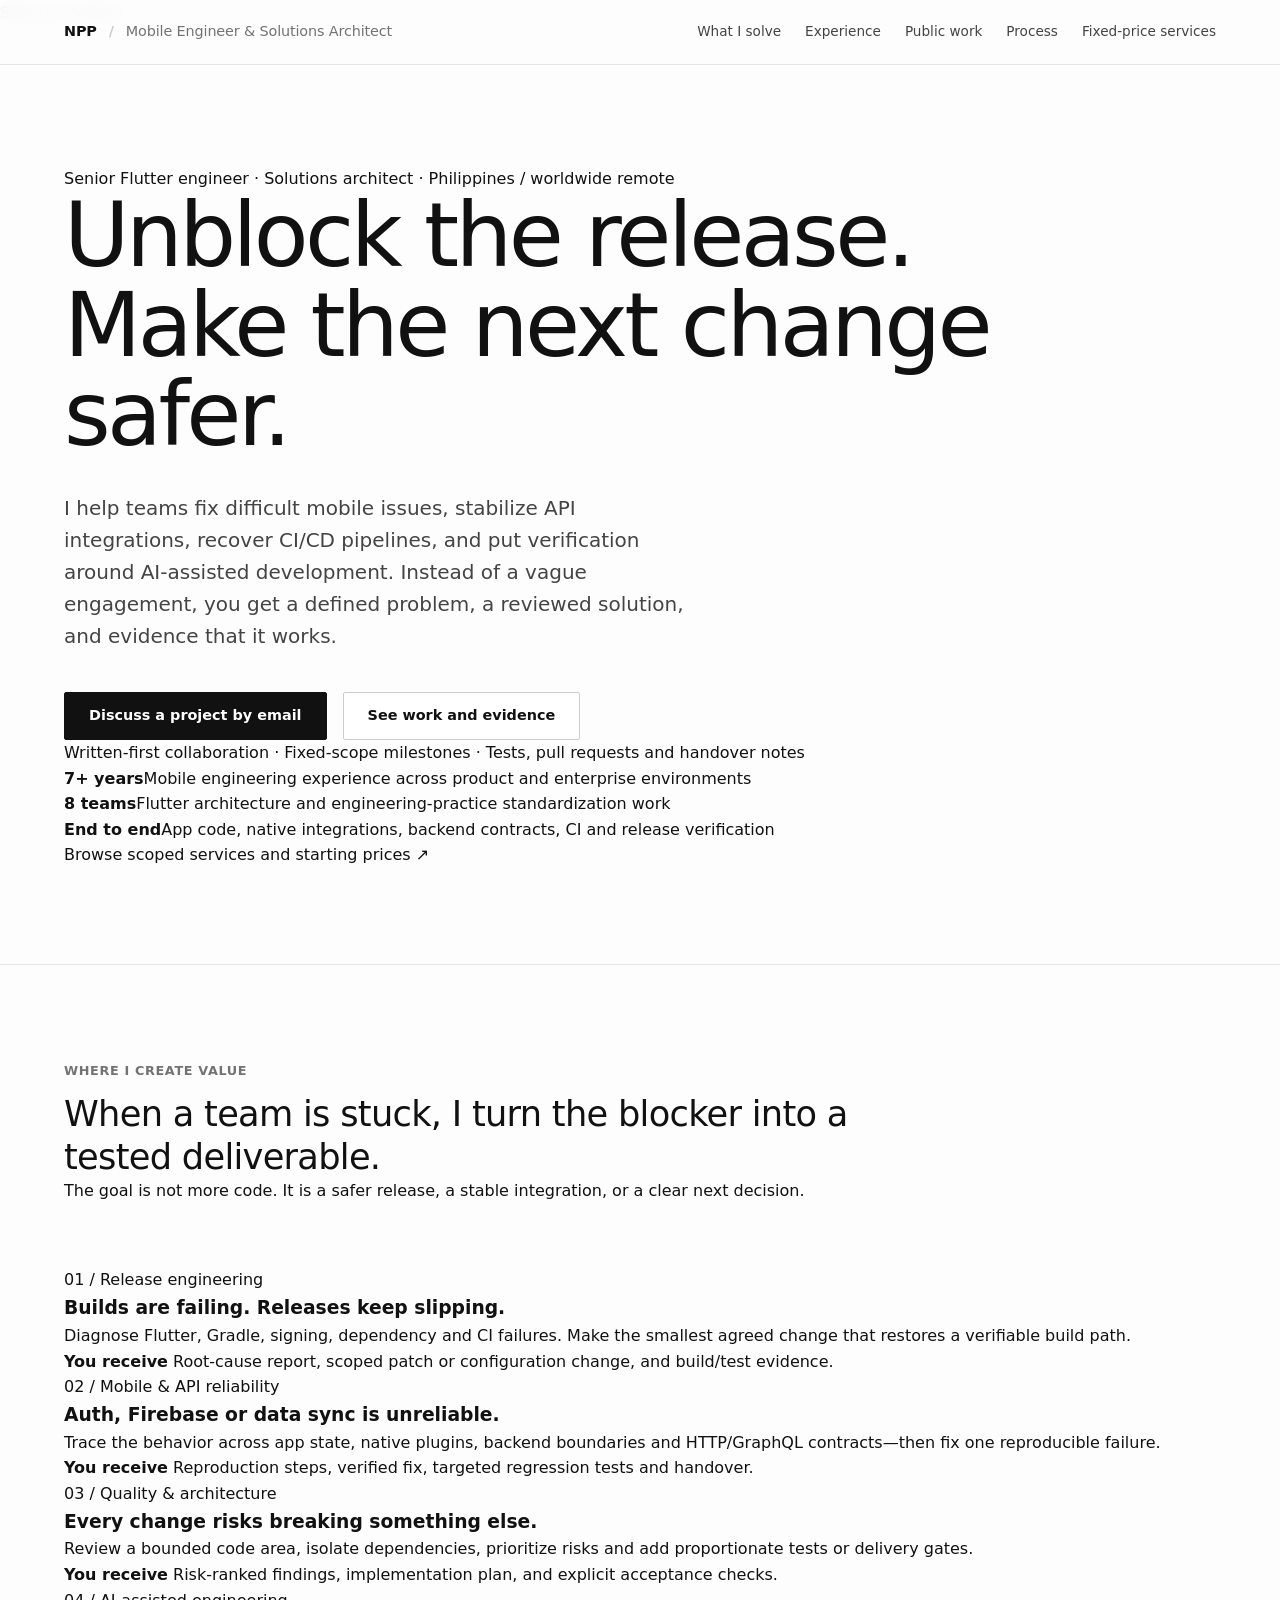
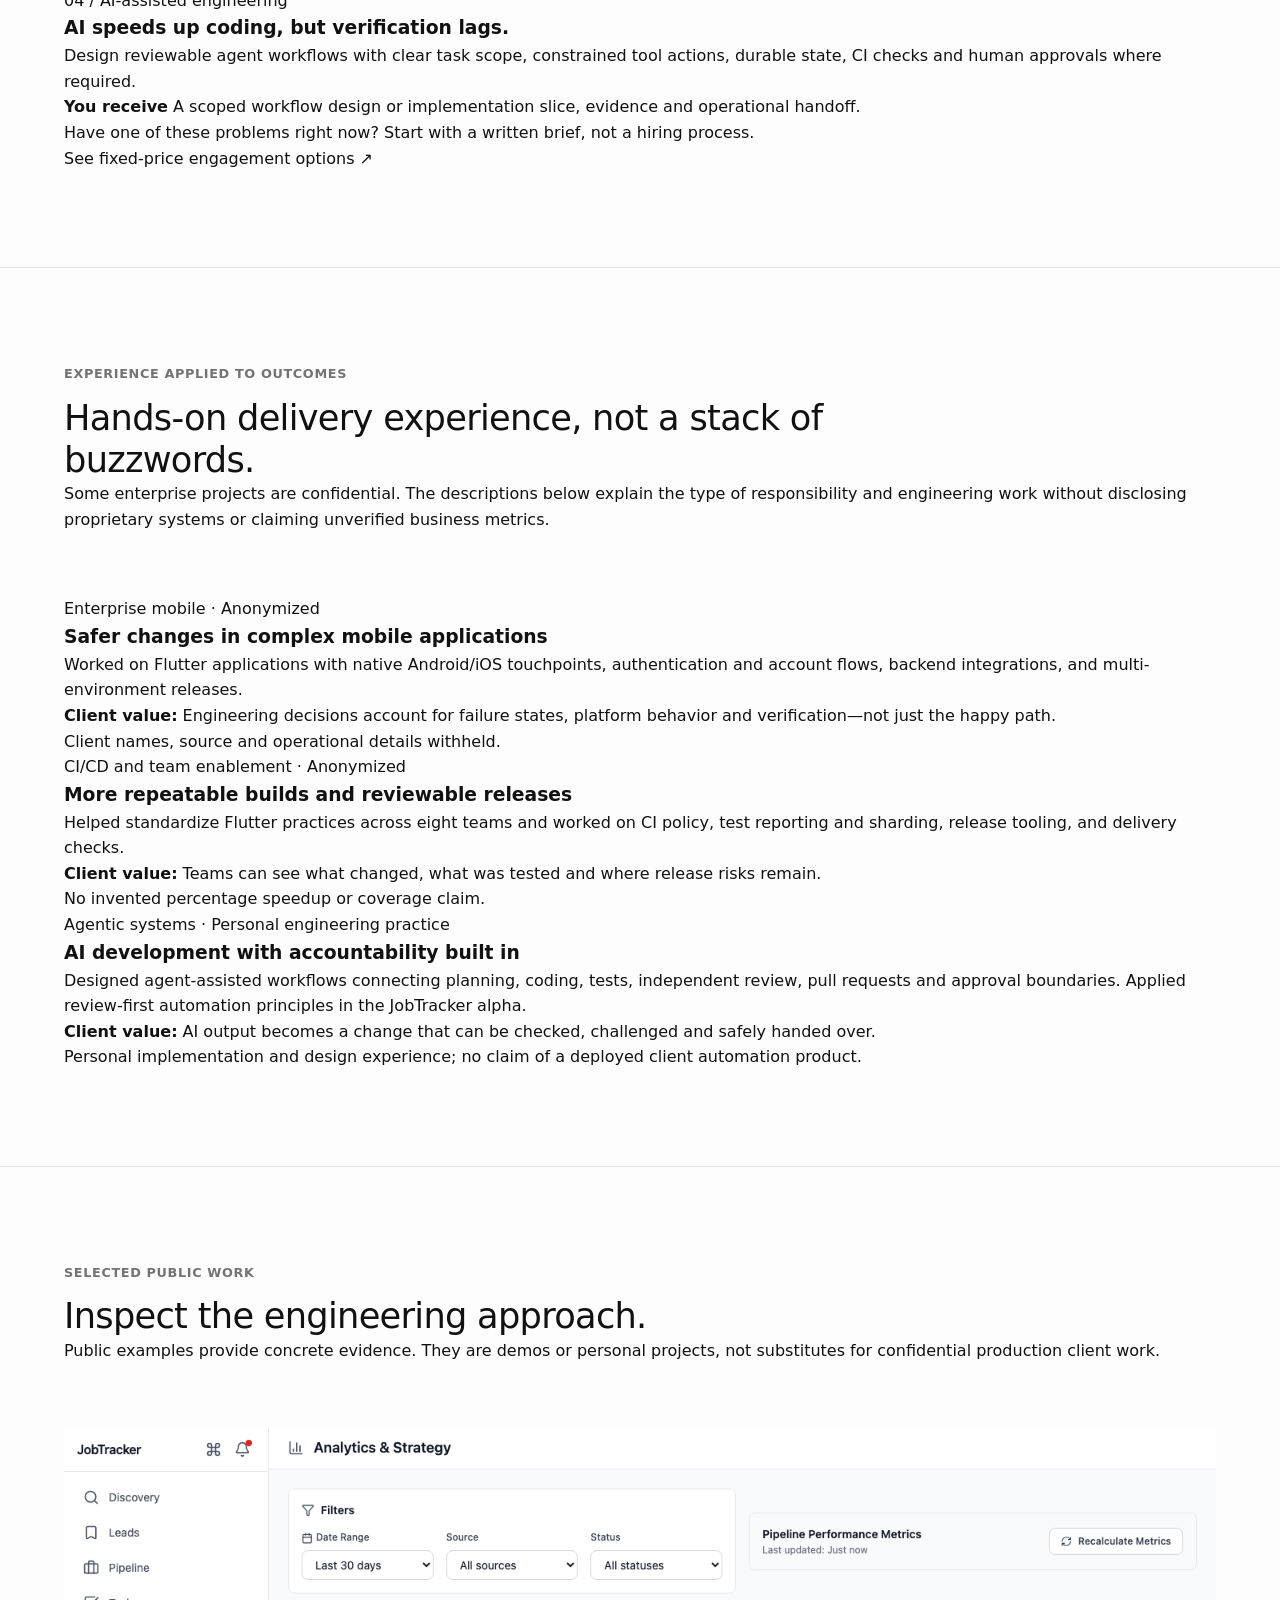
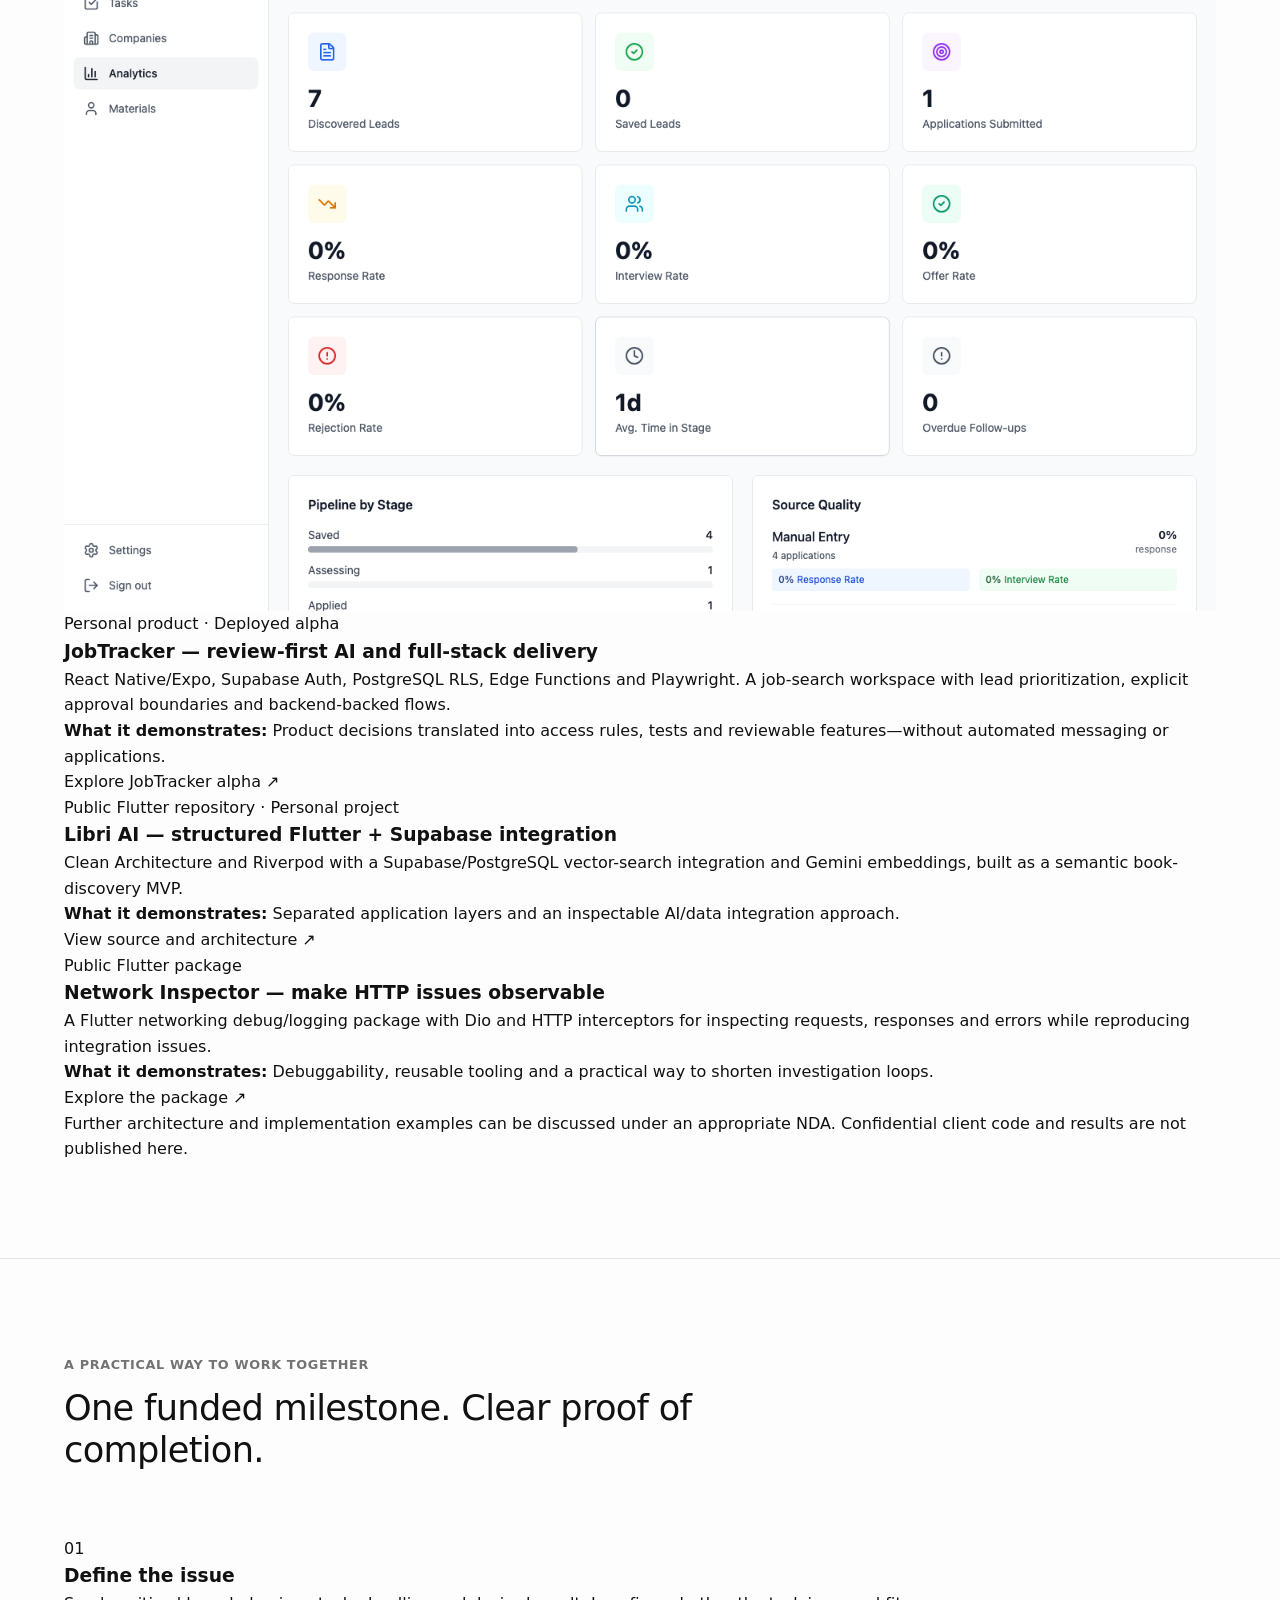
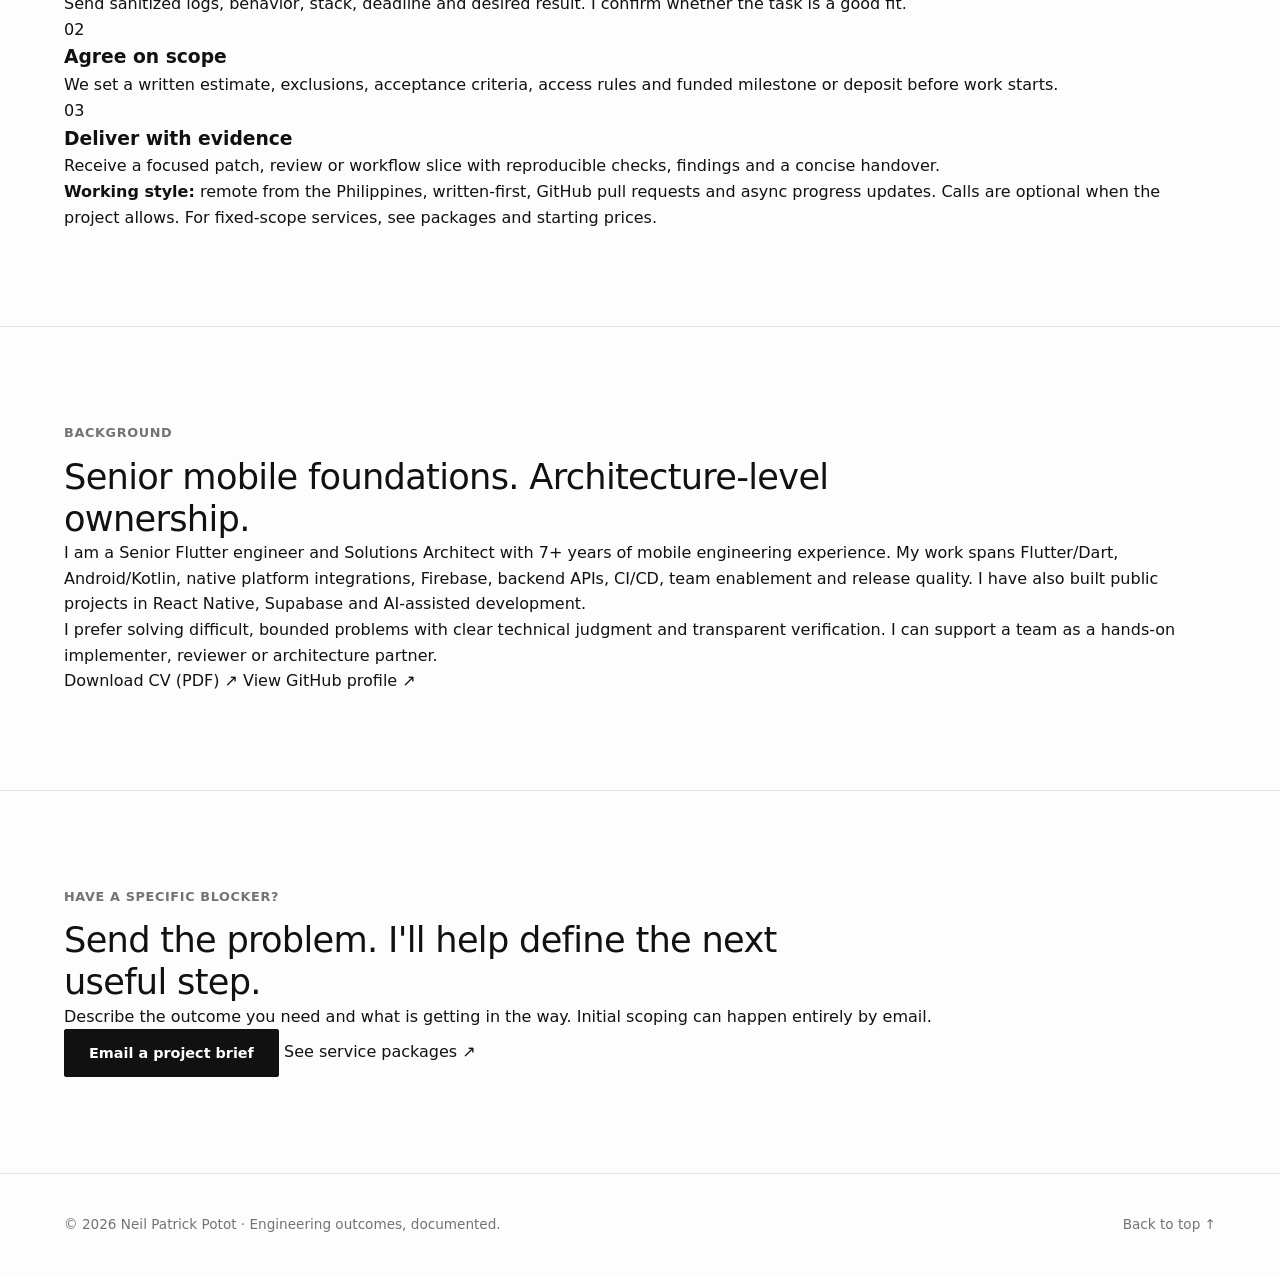
==== commit 75f86068: "Lead with client outcomes and verifiable mobile engineering experience" ====
--- a/index.html
+++ b/index.html
@@ -1,290 +1,215 @@
 <!doctype html>
 <html lang="en">
-  <head>
-    <meta charset="utf-8">
-    <meta name="viewport" content="width=device-width, initial-scale=1">
-    <meta name="description" content="Neil Patrick Potot — Solutions Architect and Senior Flutter engineer. Fixed-price mobile, Firebase/API, CI/CD, release rescue and architecture projects, plus public case studies.">
-    <meta property="og:title" content="Neil Patrick Potot - Technical Lead / Solutions Architect">
-    <meta property="og:description" content="Portfolio and case studies across full-stack architecture, AI-assisted workflows, Supabase, Expo, and delivery systems.">
-    <meta property="og:type" content="website">
-    <meta property="og:image" content="assets/jobtracker-preview.png">
-    <title>Neil Patrick Potot - Technical Lead / Solutions Architect</title>
-    <link rel="stylesheet" href="styles.css">
-  </head>
-  <body>
-    <header class="site-header" data-site-header>
-      <div class="header-inner">
-        <a class="brand" href="#top" aria-label="Neil Patrick Potot portfolio home">
-          <strong>NPP</strong>
-          <span class="brand-divider">/</span>
-          <span class="brand-title">Technical Lead & Solutions Architect</span>
-        </a>
-        <button class="nav-toggle" type="button" aria-expanded="false" aria-controls="primary-nav" data-nav-toggle>
-          <span></span><span></span><span></span>
-          <span class="sr-only">Menu</span>
-        </button>
-        <nav class="primary-nav" id="primary-nav" data-primary-nav>
-          <a href="#case-study">Case Study</a>
-          <a href="#smart-leads">Smart Leads</a>
-          <a href="#proof">Proof</a>
-          <a href="#capabilities">Capabilities</a>
-          <a href="services.html">Fixed-Price Services</a>
-          <a href="#resume">Resume</a>
-          <a href="#evidence">Evidence</a>
-        </nav>
-      </div>
-    </header>
-
-    <main id="top">
-      <section class="section hero">
-        <div class="section-inner grid-hero">
-          <div class="hero-content">
-            <h1 id="hero-title" class="display-title">Systems designed for <br>delivery and scale.</h1>
-            <p class="hero-copy">
-              I am a Technical Lead and Solutions Architect building mobile and backend systems with deliberate delivery controls. I also take short, fixed-price Flutter/React Native fixes, Android/iOS build rescue, Firebase/API integrations, CI/CD troubleshooting and source-configuration readiness reviews—with written scopes and documented verification.
-            </p>
-            <div class="hero-actions">
-              <a class="button primary" href="services.html">Explore Fixed-Price Services</a>
-              <a class="button secondary" href="#case-study">View Case Study</a>
-              <a class="button secondary" href="https://github.com/Nei1eveN" rel="noreferrer">GitHub Profile</a>
+<head>
+  <meta charset="utf-8">
+  <meta name="viewport" content="width=device-width, initial-scale=1">
+  <meta name="description" content="Neil Patrick Potot — Senior Flutter Engineer and Solutions Architect. Fix mobile release blockers, unreliable Firebase/API integrations, CI/CD regressions and AI-assisted delivery risks through scoped, test-backed engineering.">
+  <meta property="og:type" content="website">
+  <meta property="og:title" content="Neil Patrick Potot | Mobile Engineering &amp; Reliable Delivery">
+  <meta property="og:description" content="From blocked mobile releases to fragile integrations: focused Flutter, Android, CI/CD and automation engineering with clear scopes and verifiable handovers.">
+  <meta property="og:image" content="assets/jobtracker-preview.png">
+  <title>Neil Patrick Potot | Flutter, Mobile &amp; Delivery Engineering</title>
+  <link rel="stylesheet" href="styles.css">
+</head>
+<body>
+  <a class="skip-link" href="#main">Skip to content</a>
+  <header class="site-header" data-site-header>
+    <div class="header-inner">
+      <a class="brand" href="#top" aria-label="Neil Patrick Potot home">
+        <strong>NPP</strong><span class="brand-divider">/</span>
+        <span class="brand-title">Mobile Engineer &amp; Solutions Architect</span>
+      </a>
+      <button class="nav-toggle" type="button" aria-expanded="false" aria-controls="primary-nav" aria-label="Toggle navigation" data-nav-toggle>
+        <span></span><span></span><span></span>
+      </button>
+      <nav class="primary-nav" id="primary-nav" aria-label="Primary navigation" data-primary-nav>
+        <a href="#solutions">What I solve</a>
+        <a href="#experience">Experience</a>
+        <a href="#work">Public work</a>
+        <a href="#approach">Process</a>
+        <a href="services.html" class="nav-service">Fixed-price services</a>
+      </nav>
+    </div>
+  </header>
+  <main id="main">
+    <section class="section hero impact-hero" id="top" aria-labelledby="hero-title">
+      <div class="section-inner impact-hero-layout">
+        <div class="hero-content">
+          <p class="eyebrow">Senior Flutter engineer · Solutions architect · Philippines / worldwide remote</p>
+          <h1 id="hero-title" class="display-title">Unblock the release.<br><span class="muted-line">Make the next change safer.</span></h1>
+          <p class="hero-copy">I help teams fix difficult mobile issues, stabilize API integrations, recover CI/CD pipelines, and put verification around AI-assisted development. Instead of a vague engagement, you get a defined problem, a reviewed solution, and evidence that it works.</p>
+          <div class="hero-actions">
+            <a class="button primary" href="mailto:neilpotot@gmail.com?subject=Scoped%20engineering%20project%20inquiry&amp;body=Hi%20Neil%2C%0A%0AWhat%20is%20blocked%3A%20%0AStack%3A%20%0AExpected%20result%3A%20%0ADeadline%3A%20%0ABudget%3A%20">Discuss a project by email</a>
+            <a class="button secondary" href="#work">See work and evidence</a>
+          </div>
+          <p class="hero-subline">Written-first collaboration · Fixed-scope milestones · Tests, pull requests and handover notes</p>
+        </div>
+        <aside class="impact-credentials" aria-label="Experience at a glance">
+          <div class="credential"><strong>7+ years</strong><span>Mobile engineering experience across product and enterprise environments</span></div>
+          <div class="credential"><strong>8 teams</strong><span>Flutter architecture and engineering-practice standardization work</span></div>
+          <div class="credential"><strong>End to end</strong><span>App code, native integrations, backend contracts, CI and release verification</span></div>
+          <a class="text-link" href="services.html">Browse scoped services and starting prices <span aria-hidden="true">↗</span></a>
+        </aside>
+      </div>
+    </section>
+
+    <section class="section layout-border" id="solutions" aria-labelledby="solutions-title">
+      <div class="section-inner">
+        <div class="split-header compact-header">
+          <p class="section-title">Where I create value</p>
+          <h2 class="section-lead" id="solutions-title">When a team is stuck, I turn the blocker into a tested deliverable.</h2>
+          <p class="section-support">The goal is not more code. It is a safer release, a stable integration, or a clear next decision.</p>
+        </div>
+        <div class="value-grid">
+          <article class="value-card">
+            <span class="value-index">01 / Release engineering</span>
+            <h3>Builds are failing. Releases keep slipping.</h3>
+            <p>Diagnose Flutter, Gradle, signing, dependency and CI failures. Make the smallest agreed change that restores a verifiable build path.</p>
+            <p class="value-result"><strong>You receive</strong> Root-cause report, scoped patch or configuration change, and build/test evidence.</p>
+          </article>
+          <article class="value-card">
+            <span class="value-index">02 / Mobile &amp; API reliability</span>
+            <h3>Auth, Firebase or data sync is unreliable.</h3>
+            <p>Trace the behavior across app state, native plugins, backend boundaries and HTTP/GraphQL contracts—then fix one reproducible failure.</p>
+            <p class="value-result"><strong>You receive</strong> Reproduction steps, verified fix, targeted regression tests and handover.</p>
+          </article>
+          <article class="value-card">
+            <span class="value-index">03 / Quality &amp; architecture</span>
+            <h3>Every change risks breaking something else.</h3>
+            <p>Review a bounded code area, isolate dependencies, prioritize risks and add proportionate tests or delivery gates.</p>
+            <p class="value-result"><strong>You receive</strong> Risk-ranked findings, implementation plan, and explicit acceptance checks.</p>
+          </article>
+          <article class="value-card">
+            <span class="value-index">04 / AI-assisted engineering</span>
+            <h3>AI speeds up coding, but verification lags.</h3>
+            <p>Design reviewable agent workflows with clear task scope, constrained tool actions, durable state, CI checks and human approvals where required.</p>
+            <p class="value-result"><strong>You receive</strong> A scoped workflow design or implementation slice, evidence and operational handoff.</p>
+          </article>
+        </div>
+        <div class="inline-cta">
+          <p>Have one of these problems right now? Start with a written brief, not a hiring process.</p>
+          <a class="text-link" href="services.html">See fixed-price engagement options <span aria-hidden="true">↗</span></a>
+        </div>
+      </div>
+    </section>
+
+    <section class="section layout-border section-tinted" id="experience" aria-labelledby="experience-title">
+      <div class="section-inner">
+        <div class="split-header compact-header">
+          <p class="section-title">Experience applied to outcomes</p>
+          <h2 class="section-lead" id="experience-title">Hands-on delivery experience, not a stack of buzzwords.</h2>
+          <p class="section-support">Some enterprise projects are confidential. The descriptions below explain the type of responsibility and engineering work without disclosing proprietary systems or claiming unverified business metrics.</p>
+        </div>
+        <div class="experience-grid">
+          <article class="experience-card">
+            <span class="case-type">Enterprise mobile · Anonymized</span>
+            <h3>Safer changes in complex mobile applications</h3>
+            <p>Worked on Flutter applications with native Android/iOS touchpoints, authentication and account flows, backend integrations, and multi-environment releases.</p>
+            <p class="experience-why"><strong>Client value:</strong> Engineering decisions account for failure states, platform behavior and verification—not just the happy path.</p>
+            <p class="evidence-footnote">Client names, source and operational details withheld.</p>
+          </article>
+          <article class="experience-card">
+            <span class="case-type">CI/CD and team enablement · Anonymized</span>
+            <h3>More repeatable builds and reviewable releases</h3>
+            <p>Helped standardize Flutter practices across eight teams and worked on CI policy, test reporting and sharding, release tooling, and delivery checks.</p>
+            <p class="experience-why"><strong>Client value:</strong> Teams can see what changed, what was tested and where release risks remain.</p>
+            <p class="evidence-footnote">No invented percentage speedup or coverage claim.</p>
+          </article>
+          <article class="experience-card">
+            <span class="case-type">Agentic systems · Personal engineering practice</span>
+            <h3>AI development with accountability built in</h3>
+            <p>Designed agent-assisted workflows connecting planning, coding, tests, independent review, pull requests and approval boundaries. Applied review-first automation principles in the JobTracker alpha.</p>
+            <p class="experience-why"><strong>Client value:</strong> AI output becomes a change that can be checked, challenged and safely handed over.</p>
+            <p class="evidence-footnote">Personal implementation and design experience; no claim of a deployed client automation product.</p>
+          </article>
+        </div>
+      </div>
+    </section>
+
+    <section class="section layout-border" id="work" aria-labelledby="work-title">
+      <div class="section-inner">
+        <div class="split-header compact-header">
+          <p class="section-title">Selected public work</p>
+          <h2 class="section-lead" id="work-title">Inspect the engineering approach.</h2>
+          <p class="section-support">Public examples provide concrete evidence. They are demos or personal projects, not substitutes for confidential production client work.</p>
+        </div>
+        <div class="selected-work-grid">
+          <article class="work-card work-featured">
+            <div class="work-visual"><img src="assets/jobtracker-preview.png" alt="JobTracker alpha product interface" loading="lazy"></div>
+            <div class="work-body">
+              <p class="case-type">Personal product · Deployed alpha</p>
+              <h3>JobTracker — review-first AI and full-stack delivery</h3>
+              <p>React Native/Expo, Supabase Auth, PostgreSQL RLS, Edge Functions and Playwright. A job-search workspace with lead prioritization, explicit approval boundaries and backend-backed flows.</p>
+              <p class="work-insight"><strong>What it demonstrates:</strong> Product decisions translated into access rules, tests and reviewable features—without automated messaging or applications.</p>
+              <a class="text-link" href="https://alpha.tryjobtracker.app" target="_blank" rel="noopener noreferrer">Explore JobTracker alpha <span aria-hidden="true">↗</span></a>
             </div>
+          </article>
+          <article class="work-card">
+            <div class="work-body">
+              <p class="case-type">Public Flutter repository · Personal project</p>
+              <h3>Libri AI — structured Flutter + Supabase integration</h3>
+              <p>Clean Architecture and Riverpod with a Supabase/PostgreSQL vector-search integration and Gemini embeddings, built as a semantic book-discovery MVP.</p>
+              <p class="work-insight"><strong>What it demonstrates:</strong> Separated application layers and an inspectable AI/data integration approach.</p>
+              <a class="text-link" href="https://github.com/Nei1eveN/libri_ai" target="_blank" rel="noopener noreferrer">View source and architecture <span aria-hidden="true">↗</span></a>
+            </div>
+          </article>
+          <article class="work-card">
+            <div class="work-body">
+              <p class="case-type">Public Flutter package</p>
+              <h3>Network Inspector — make HTTP issues observable</h3>
+              <p>A Flutter networking debug/logging package with Dio and HTTP interceptors for inspecting requests, responses and errors while reproducing integration issues.</p>
+              <p class="work-insight"><strong>What it demonstrates:</strong> Debuggability, reusable tooling and a practical way to shorten investigation loops.</p>
+              <a class="text-link" href="https://github.com/Nei1eveN/network_inspector" target="_blank" rel="noopener noreferrer">Explore the package <span aria-hidden="true">↗</span></a>
+            </div>
+          </article>
+        </div>
+        <p class="proof-note">Further architecture and implementation examples can be discussed under an appropriate NDA. Confidential client code and results are not published here.</p>
+      </div>
+    </section>
+
+    <section class="section layout-border" id="approach" aria-labelledby="approach-title">
+      <div class="section-inner">
+        <div class="split-header compact-header">
+          <p class="section-title">A practical way to work together</p>
+          <h2 class="section-lead" id="approach-title">One funded milestone. Clear proof of completion.</h2>
+        </div>
+        <div class="engagement-grid">
+          <article><span class="step-number">01</span><h3>Define the issue</h3><p>Send sanitized logs, behavior, stack, deadline and desired result. I confirm whether the task is a good fit.</p></article>
+          <article><span class="step-number">02</span><h3>Agree on scope</h3><p>We set a written estimate, exclusions, acceptance criteria, access rules and funded milestone or deposit before work starts.</p></article>
+          <article><span class="step-number">03</span><h3>Deliver with evidence</h3><p>Receive a focused patch, review or workflow slice with reproducible checks, findings and a concise handover.</p></article>
+        </div>
+        <div class="engagement-detail"><p><strong>Working style:</strong> remote from the Philippines, written-first, GitHub pull requests and async progress updates. Calls are optional when the project allows. For fixed-scope services, see <a href="services.html">packages and starting prices</a>.</p></div>
+      </div>
+    </section>
+
+    <section class="section layout-border" id="about" aria-labelledby="about-title">
+      <div class="section-inner about-layout">
+        <div>
+          <p class="section-title">Background</p>
+          <h2 class="section-lead" id="about-title">Senior mobile foundations. Architecture-level ownership.</h2>
+        </div>
+        <div>
+          <p class="about-copy">I am a Senior Flutter engineer and Solutions Architect with 7+ years of mobile engineering experience. My work spans Flutter/Dart, Android/Kotlin, native platform integrations, Firebase, backend APIs, CI/CD, team enablement and release quality. I have also built public projects in React Native, Supabase and AI-assisted development.</p>
+          <p class="about-copy">I prefer solving difficult, bounded problems with clear technical judgment and transparent verification. I can support a team as a hands-on implementer, reviewer or architecture partner.</p>
+          <div class="about-links">
+            <a class="text-link" href="assets/Neil-Patrick-Potot-CV-2026.pdf" download>Download CV (PDF) <span aria-hidden="true">↗</span></a>
+            <a class="text-link" href="https://github.com/Nei1eveN" target="_blank" rel="noopener noreferrer">View GitHub profile <span aria-hidden="true">↗</span></a>
           </div>
-          <div class="hero-metadata">
-            <dl class="meta-list">
-              <dt>Location</dt>
-              <dd>Available globally</dd>
-              <dt>Discipline</dt>
-              <dd>Software Architecture & Engineering Leadership</dd>
-              <dt>Core Focus</dt>
-              <dd>Mobile & Full-Stack Systems</dd>
-            </dl>
-          </div>
-        </div>
-      </section>
-
-      <section class="section layout-border" id="capabilities">
-        <div class="section-inner">
-          <div class="split-header">
-            <h2 class="section-title">Capabilities</h2>
-            <p class="section-lead">Domains of expertise and technical focus applied across product lifecycles.</p>
-          </div>
-          <ul class="capability-grid">
-            <li>Mobile Architecture</li>
-            <li>Technical Leadership</li>
-            <li>Secure Product Delivery</li>
-            <li>CI/CD &amp; Release Rescue</li>
-            <li>Mobile QA &amp; Configuration Review</li>
-            <li>Flutter & React Native</li>
-            <li>Supabase & Edge Functions</li>
-            <li>Playwright & E2E Verification</li>
-            <li>AI-Assisted Workflows</li>
-            <li>Source-Backed Delivery</li>
-            <li>Agentic Delivery Systems</li>
-          </ul>
-        </div>
-      </section>
-
-      <section class="section layout-border" id="case-study">
-        <div class="section-inner">
-          <div class="split-header">
-            <h2 class="section-title">JobTracker CRM</h2>
-            <p class="section-lead">Featured Case Study. A full-stack job-search workspace deployed for alpha testing.</p>
-          </div>
-          <div class="case-study-layout">
-            <div class="case-study-media">
-              <img src="assets/jobtracker-preview.png" alt="JobTracker alpha interface preview">
-            </div>
-            <div class="case-study-details">
-              <div class="status-badge">
-                <span class="status-indicator"></span> Alpha deployed
-              </div>
-              <h3 class="subsection-title">From volatile product direction to governed implementation slices.</h3>
-              <p class="subsection-copy">
-                JobTracker demonstrates source-backed UI implementation, Supabase data boundaries, Smart Leads opportunity prioritization, review-safe AI boundaries, and end-to-end alpha verification.
-              </p>
-              <div class="metric-grid">
-                <div class="metric-item">
-                  <span class="metric-label">Stack</span>
-                  <span class="metric-value">Expo, React Native Web, Supabase, Edge Functions, Cloudflare, Playwright</span>
-                </div>
-                <div class="metric-item">
-                  <span class="metric-label">Product scope</span>
-                  <span class="metric-value">Discovery, Lead Review, Pipeline, Tasks, Companies, Materials, Settings</span>
-                </div>
-                <div class="metric-item">
-                  <span class="metric-label">Main feature</span>
-                  <span class="metric-value">Smart Leads recommendations for apply now, warm lead, ask first, save for later, skip, or high risk</span>
-                </div>
-                <div class="metric-item">
-                  <span class="metric-label">Safety stance</span>
-                  <span class="metric-value">Review-first automation, no auto-apply, no auto-message, no auto-convert</span>
-                </div>
-              </div>
-              <div class="action-row">
-                <a class="button outline" href="https://alpha.tryjobtracker.app" rel="noreferrer">Open alpha</a>
-                <span class="action-note">Repository available on request while public-readiness review continues.</span>
-              </div>
-            </div>
-          </div>
-
-          <div class="case-feature-grid" id="smart-leads" aria-label="JobTracker alpha feature summary">
-            <article class="feature-panel feature-panel-wide">
-              <span class="proof-label">Smart Leads</span>
-              <h3 class="subsection-title">Opportunity prioritization without automatic applications or outreach.</h3>
-              <p>
-                Smart Leads turns saved job and profile context into reviewable recommendations: apply now, warm lead, ask first, save for later, skip, or high risk. The feature helps decide what deserves attention first while keeping every application, message, and conversion under explicit human review.
-              </p>
-            </article>
-            <article class="feature-panel">
-              <span class="proof-label">Guardrails</span>
-              <ul class="check-list">
-                <li>No auto-apply.</li>
-                <li>No auto-message.</li>
-                <li>No auto-convert.</li>
-                <li>Human review remains explicit.</li>
-              </ul>
-            </article>
-            <article class="feature-panel">
-              <span class="proof-label">Delivery model</span>
-              <p>
-                The project uses a tracker-driven supervisor/worker workflow: approved tickets, Product Steward review, Agentic Review Board evidence, Merge Captain handoff, and post-merge continuation from durable docs.
-              </p>
-            </article>
-          </div>
-
-          <div class="case-narrative" id="proof">
-            <div class="narrative-intro">
-              <h3 class="subsection-title">What this case study is meant to prove.</h3>
-              <p class="subsection-copy">
-                JobTracker is not positioned as a visual demo alone. It is a proof of how I turn an ambiguous product idea into a governed alpha: design-source alignment, Smart Leads product decisions, secure backend integration, testable workflows, and clear tradeoffs.
-              </p>
-            </div>
-            <div class="proof-grid">
-              <article class="proof-card">
-                <span class="proof-label">Recruiter signal</span>
-                <h4>Clear fit for technical leadership roles</h4>
-                <p>The case study makes the target role visible: Technical Lead, Solutions Architect, Mobile Lead, or product-minded engineering lead.</p>
-              </article>
-              <article class="proof-card">
-                <span class="proof-label">CTO signal</span>
-                <h4>Architecture judgment under real constraints</h4>
-                <p>Implementation decisions cover auth, RLS, Edge Functions, storage, source integration boundaries, regression testing, and restricted-data guardrails.</p>
-              </article>
-              <article class="proof-card">
-                <span class="proof-label">Founder signal</span>
-                <h4>Product execution from ambiguity to alpha</h4>
-                <p>The product moves from design exploration into deployed workflows, backend-backed behavior, source compliance, and a practical proof-of-work story.</p>
-              </article>
-            </div>
-          </div>
-
-          <div class="case-timeline" aria-label="JobTracker case study narrative">
-            <article class="timeline-item">
-              <span class="timeline-kicker">01 / Problem</span>
-              <h4>Job searching fragments across tabs, notes, resumes, reminders, and uncertain next actions.</h4>
-              <p>JobTracker frames the problem as a personal CRM: one workspace for discovering leads, judging fit, reviewing opportunities, tracking applications, preparing interviews, managing materials, and deciding what deserves attention.</p>
-            </article>
-            <article class="timeline-item">
-              <span class="timeline-kicker">02 / Smart Leads</span>
-              <h4>Recommendations stay review-safe and action-oriented.</h4>
-              <p>Smart Leads summarizes what to do next without taking action for the user. It can recommend asking first or flagging high risk, but it does not submit applications, contact employers, or create applications automatically.</p>
-            </article>
-            <article class="timeline-item">
-              <span class="timeline-kicker">03 / Architecture</span>
-              <h4>Supabase owns auth, data access, storage, and server-side integration boundaries.</h4>
-              <p>The implementation uses RLS-backed tables, scoped RPCs, storage for user materials, Edge Functions for sensitive provider and AI calls, and a client that surfaces real backend errors instead of hiding them behind fake success states.</p>
-            </article>
-            <article class="timeline-item">
-              <span class="timeline-kicker">04 / Delivery</span>
-              <h4>Agentic delivery is governed by tracker tickets and review evidence.</h4>
-              <p>The workflow uses approved tracker tickets, Product Steward review, specialized reviewer roles, PR evidence packs, and Merge Captain closeout so each slice can be reviewed from GitHub without relying on chat memory.</p>
-            </article>
-            <article class="timeline-item">
-              <span class="timeline-kicker">05 / Verification</span>
-              <h4>Regression checks protect source behavior and practical usability.</h4>
-              <p>Playwright and repository checks cover source boundaries, auth flows, Smart Leads read-only UI behavior, hosted alpha smoke, and no-horizontal-overflow expectations for changed surfaces.</p>
-            </article>
-            <article class="timeline-item">
-              <span class="timeline-kicker">06 / Proof of work</span>
-              <h4>The case study is honest about alpha scope.</h4>
-              <p>The work is presented as alpha product execution, architecture discipline, and AI workflow practice. It avoids fake metrics, production-scale claims, and claims that the product autonomously applies or contacts employers.</p>
-            </article>
-          </div>
-        </div>
-      </section>
-
-      <section class="section layout-border" id="systems">
-        <div class="section-inner">
-          <div class="split-header">
-            <h2 class="section-title">Architecture Habits</h2>
-            <p class="section-lead">The principles that govern system design and implementation.</p>
-          </div>
-          <div class="habits-grid">
-            <div class="habit-card">
-              <span class="habit-num">01</span>
-              <h4>Source-backed delivery</h4>
-              <p>I turn design/product sources into implementation rules, route boundaries, source-compliance checks, and regression tests so UI does not drift silently.</p>
-            </div>
-            <div class="habit-card">
-              <span class="habit-num">02</span>
-              <h4>Backend boundaries</h4>
-              <p>I prefer explicit data ownership through Auth, RLS, RPCs, storage policies, and server-side integrations instead of pushing sensitive behavior into clients.</p>
-            </div>
-            <div class="habit-card">
-              <span class="habit-num">03</span>
-              <h4>Alpha honesty</h4>
-              <p>I keep mock behavior, unconfigured services, and deferred product decisions visible until they are replaced, accepted, or removed.</p>
-            </div>
-          </div>
-        </div>
-      </section>
-
-      <section class="section layout-border" id="resume">
-        <div class="section-inner split-resume">
-          <div class="resume-content">
-            <h2 class="section-title">Experience & Resume</h2>
-            <p class="subsection-copy">
-              My professional history centers on Technical Leadership and Mobile Solutions Architecture. I specialize in guiding teams through complex full-stack transitions, establishing secure product delivery pipelines, and maintaining rigorous quality standards from architecture to deployment.
-            </p>
-            <div class="action-row">
-              <a class="button primary" href="assets/Neil-Patrick-Potot-CV-2026.pdf" download>Download CV (PDF)</a>
-              <a class="link-action" href="https://github.com/Nei1eveN" rel="noreferrer">View GitHub Profile &rarr;</a>
-            </div>
-          </div>
-        </div>
-      </section>
-
-      <section class="section layout-border" id="evidence">
-        <div class="section-inner">
-          <div class="split-header">
-            <h2 class="section-title">Evidence Summaries</h2>
-            <p class="section-lead">The implementation remains private during alpha hardening; architecture, tradeoffs, and verification evidence are summarized here.</p>
-          </div>
-          <div class="habits-grid">
-            <div class="habit-card">
-              <h4 class="evidence-title">Architecture & Tradeoffs</h4>
-              <p class="evidence-desc">JobTracker relies on Supabase and Expo, leaning on Edge Functions for secure API handling, strict RLS for data isolation, and Cloudflare Pages for the alpha deployment.</p>
-            </div>
-            <div class="habit-card">
-              <h4 class="evidence-title">Smart Leads Guardrails</h4>
-              <p class="evidence-desc">Smart Leads provides recommendation support only. It does not auto-apply, auto-message recruiters or employers, or auto-convert leads into applications.</p>
-            </div>
-            <div class="habit-card">
-              <h4 class="evidence-title">Agentic Delivery Practice</h4>
-              <p class="evidence-desc">The delivery process uses approved tickets, evidence packs, reviewer roles, and post-merge continuation from durable tracker docs.</p>
-            </div>
-          </div>
-        </div>
-      </section>
-    </main>
-
-    <footer class="site-footer">
-      <div class="footer-inner">
-        <span class="footer-copy">© 2026 Neil Patrick Potot</span>
-        <a href="#top" class="back-to-top">Back to top &uarr;</a>
-      </div>
-    </footer>
-
-    <script src="script.js"></script>
-  </body>
-</html>
+        </div>
+      </div>
+    </section>
+
+    <section class="section layout-border contact-band" id="contact" aria-labelledby="contact-title">
+      <div class="section-inner contact-layout">
+        <div><p class="section-title">Have a specific blocker?</p><h2 class="section-lead" id="contact-title">Send the problem. I'll help define the next useful step.</h2><p>Describe the outcome you need and what is getting in the way. Initial scoping can happen entirely by email.</p></div>
+        <div class="contact-actions">
+          <a class="button primary" href="mailto:neilpotot@gmail.com?subject=Scoped%20engineering%20project%20inquiry&amp;body=Hi%20Neil%2C%0A%0AWhat%20is%20blocked%3A%20%0AStack%3A%20%0AExpected%20result%3A%20%0ADeadline%3A%20%0ABudget%3A%20">Email a project brief</a>
+          <a class="text-link" href="services.html">See service packages <span aria-hidden="true">↗</span></a>
+        </div>
+      </div>
+    </section>
+  </main>
+  <footer class="site-footer"><div class="footer-inner"><span>© 2026 Neil Patrick Potot · Engineering outcomes, documented.</span><a href="#top" class="back-to-top">Back to top ↑</a></div></footer>
+  <script src="script.js"></script>
+</body>
+</html>
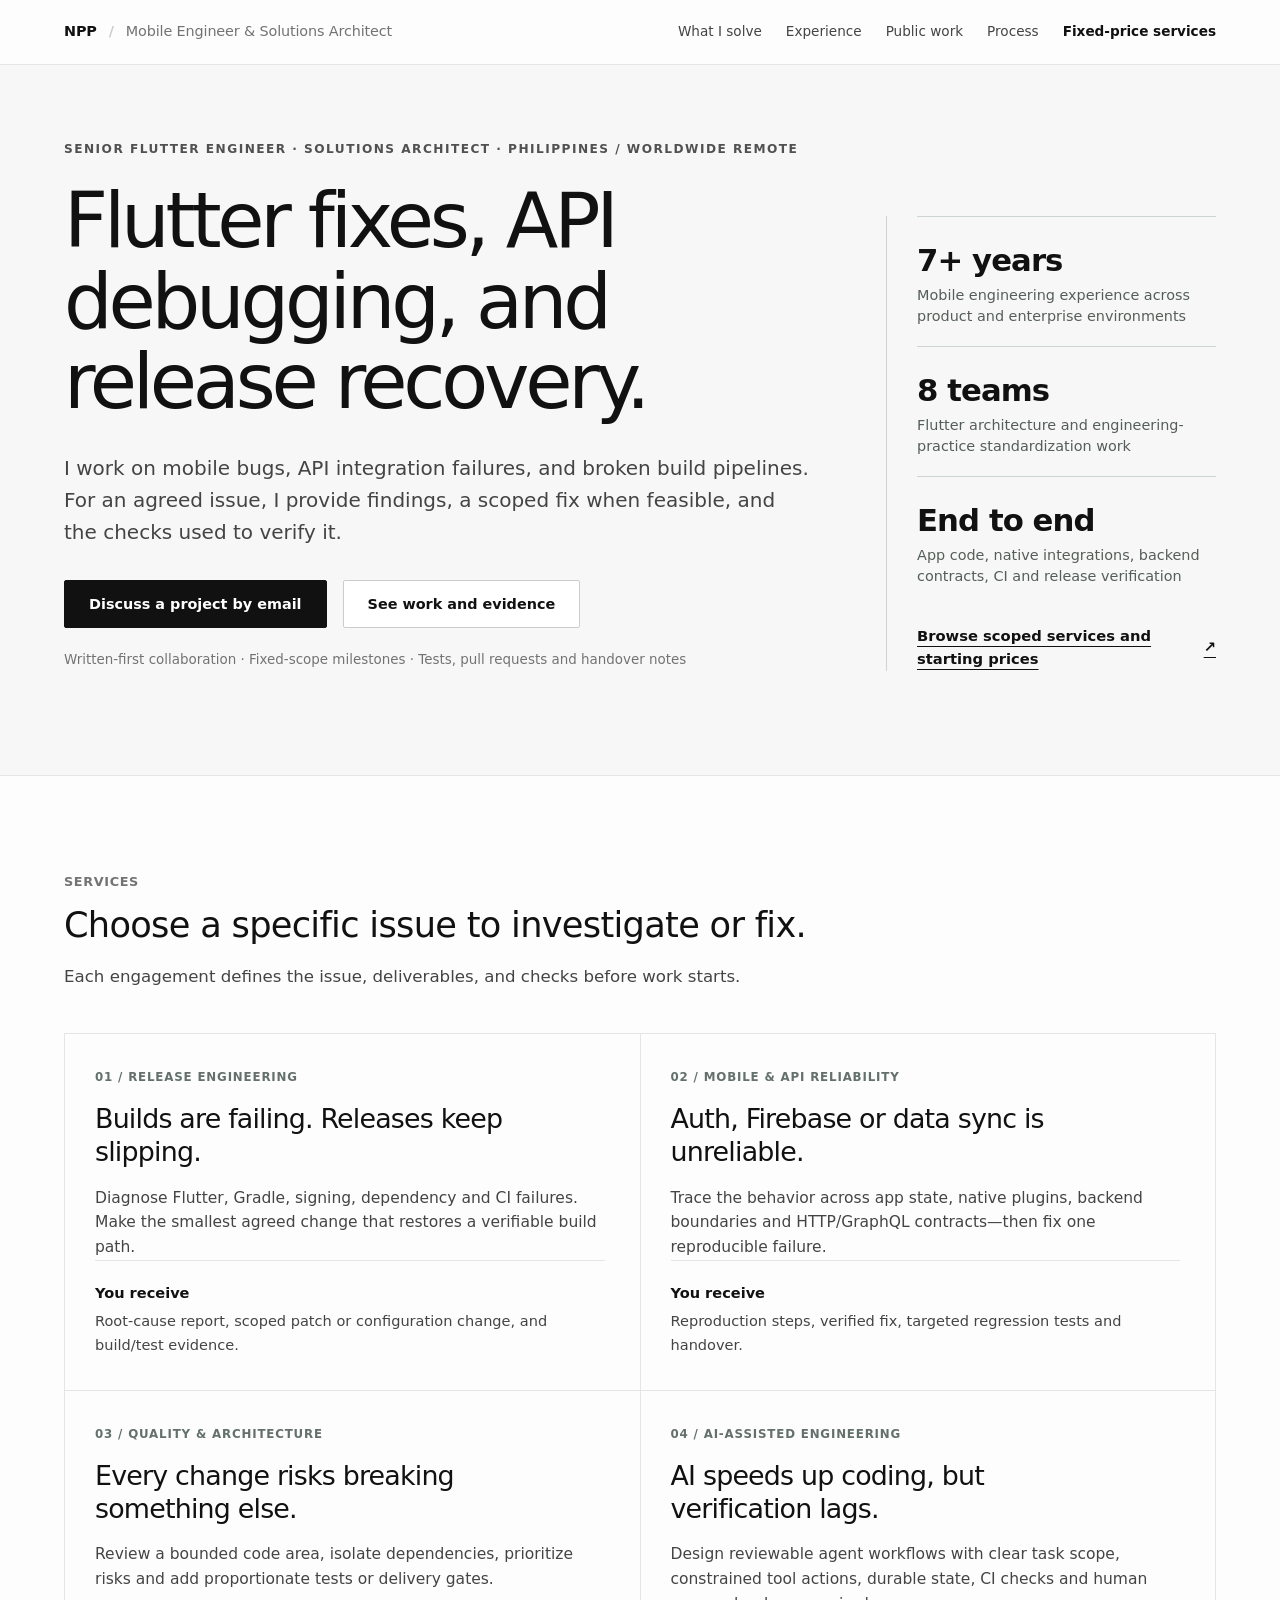
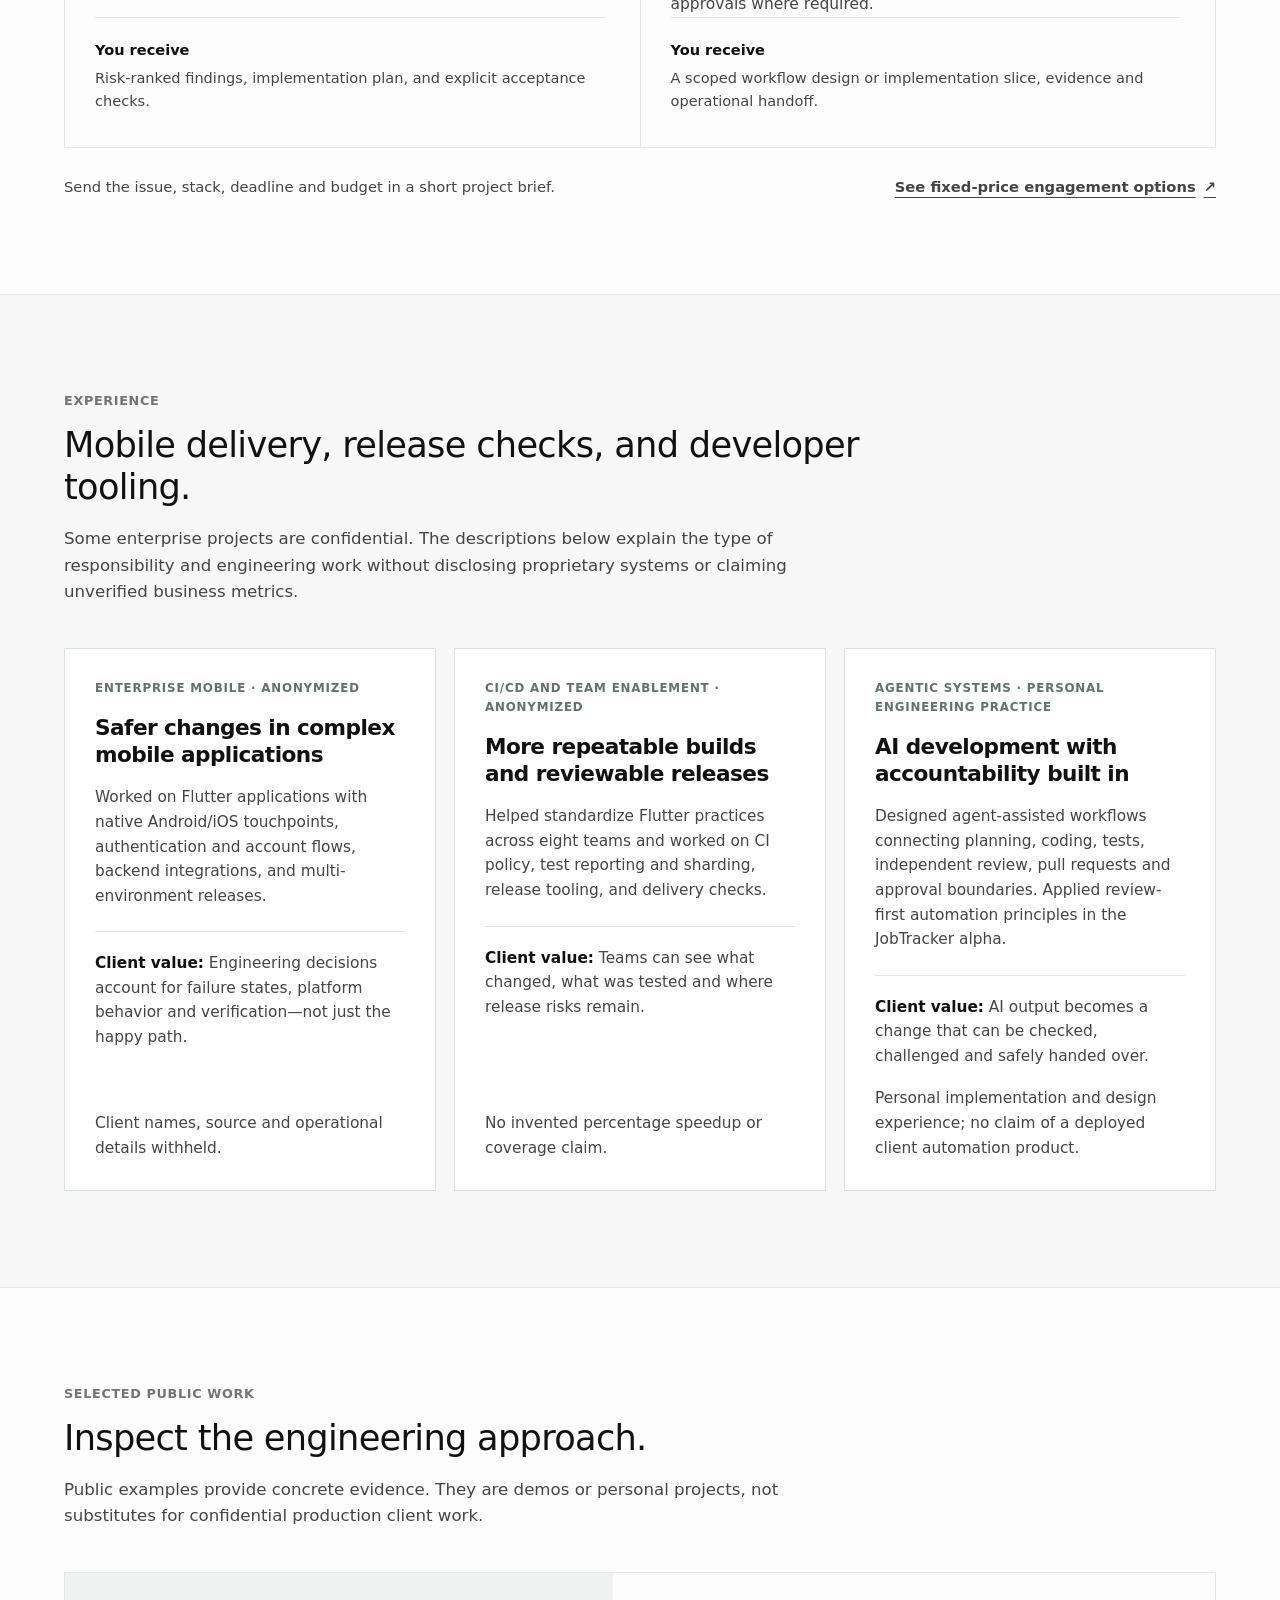
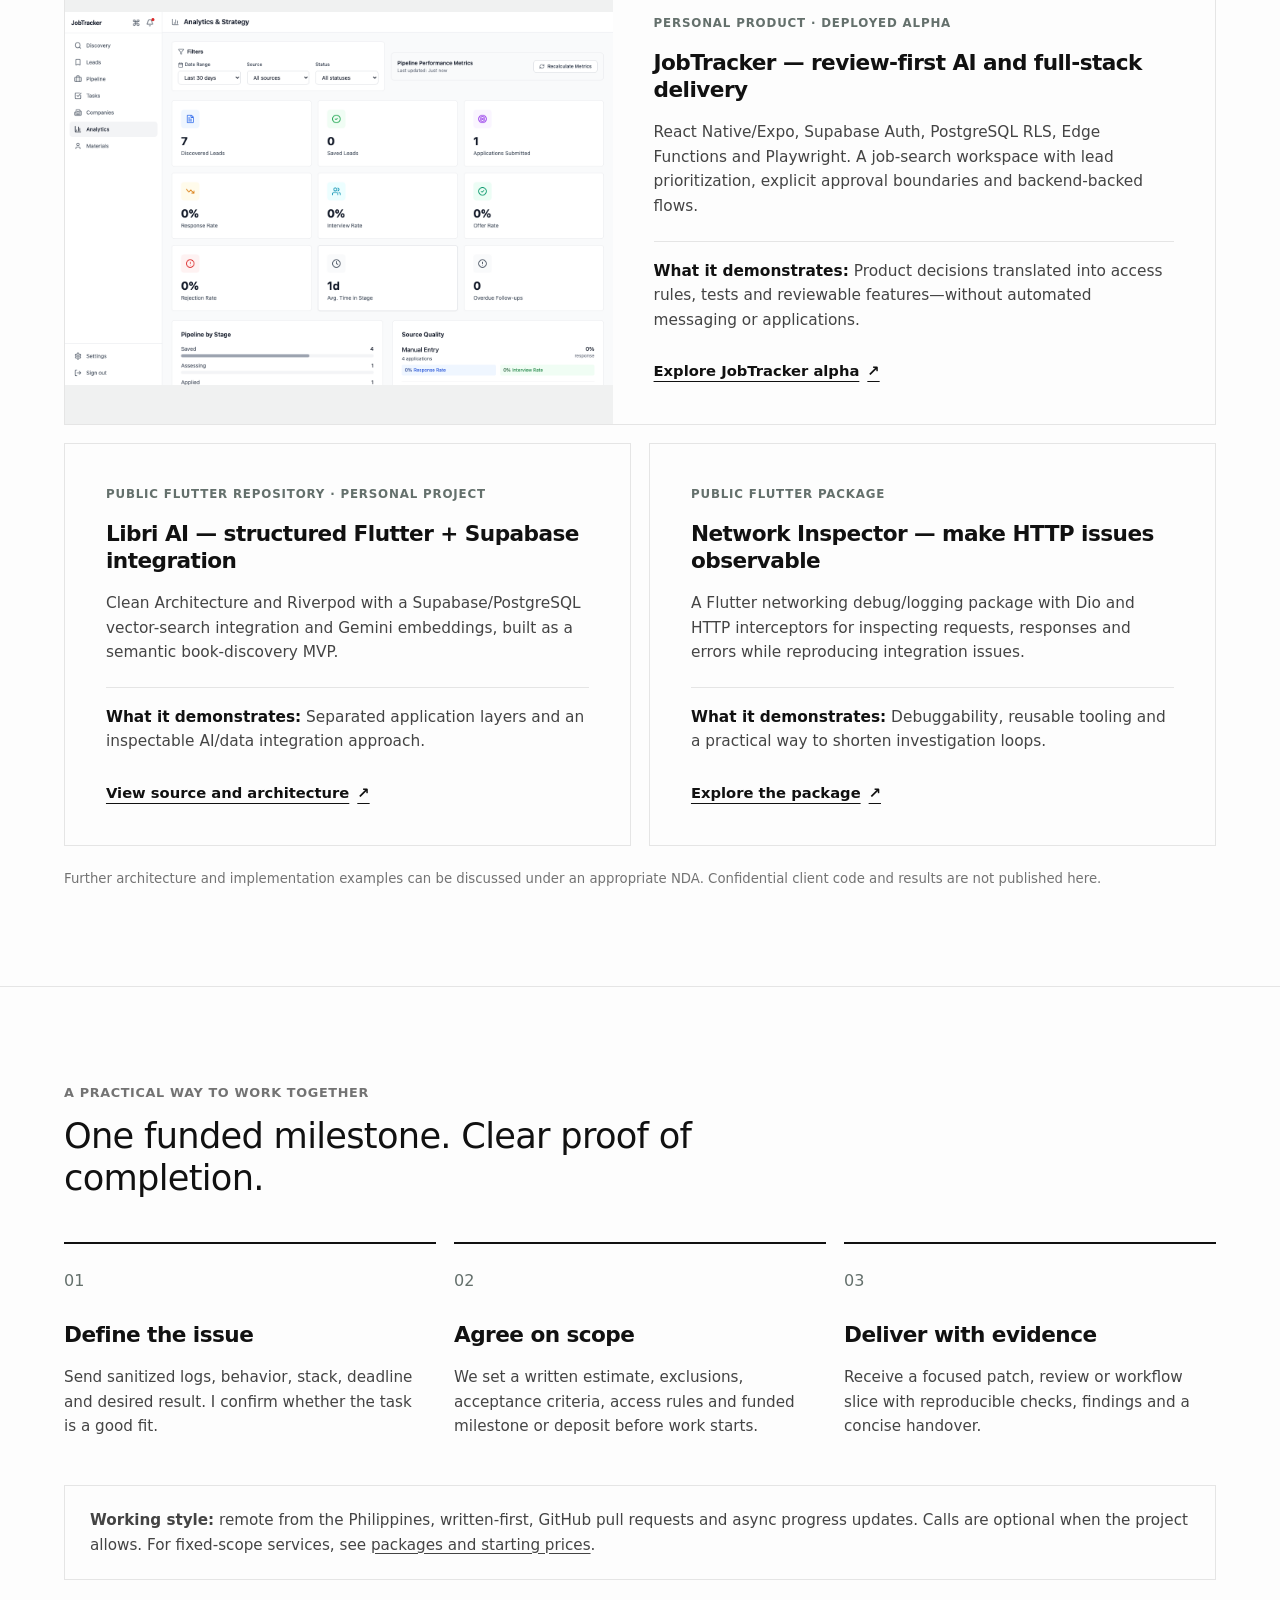
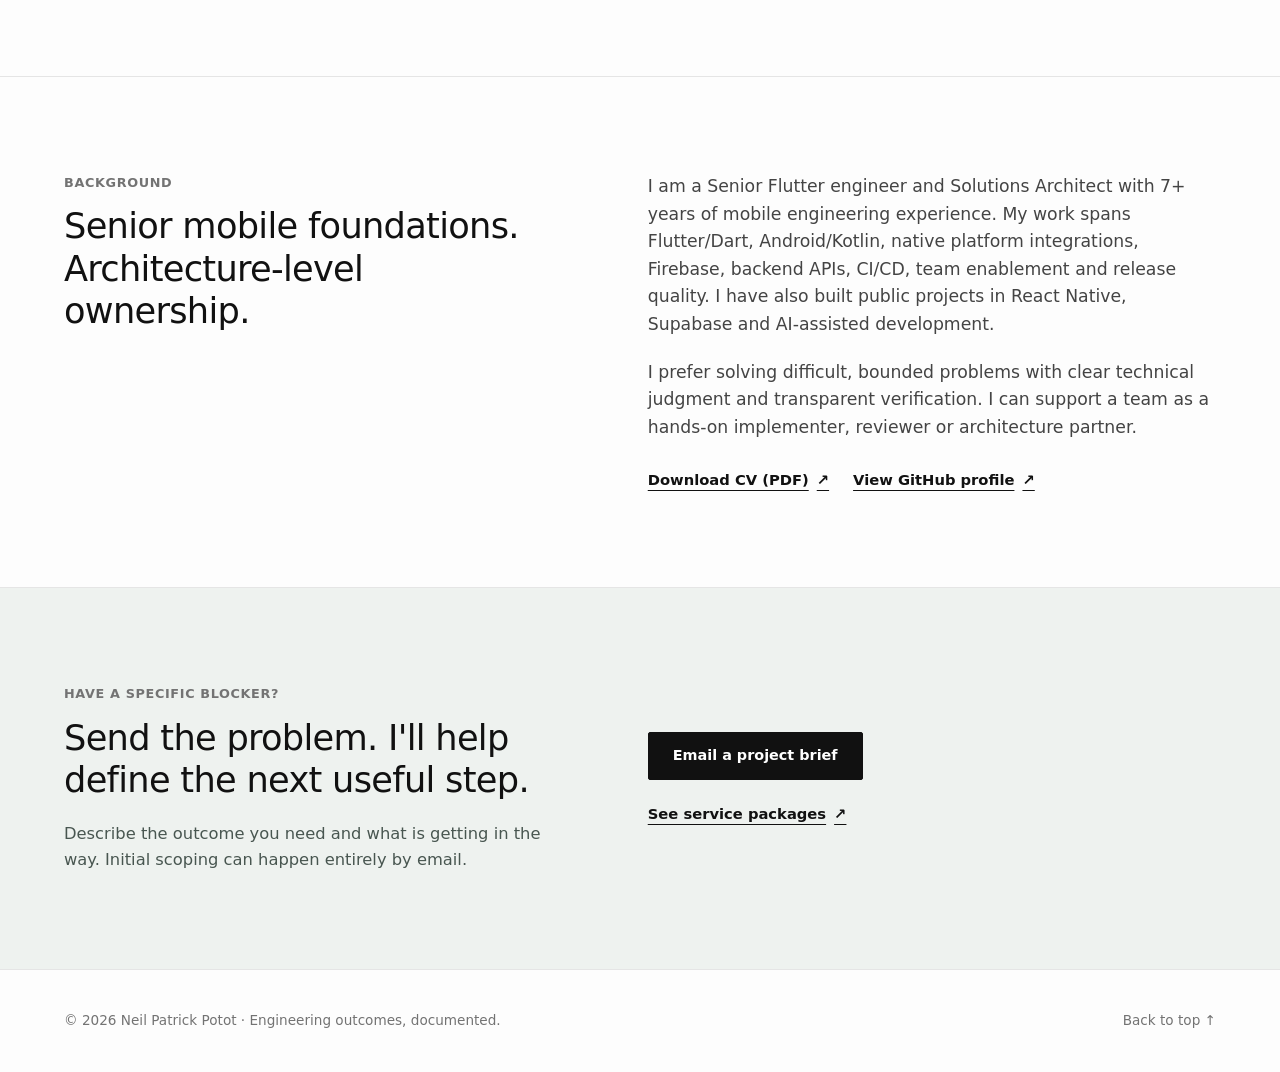
==== commit c01816c6: "fix(portfolio): clarify services and repair mobile headline" ====
--- a/index.html
+++ b/index.html
@@ -36,8 +36,8 @@
       <div class="section-inner impact-hero-layout">
         <div class="hero-content">
           <p class="eyebrow">Senior Flutter engineer · Solutions architect · Philippines / worldwide remote</p>
-          <h1 id="hero-title" class="display-title">Unblock the release.<br><span class="muted-line">Make the next change safer.</span></h1>
-          <p class="hero-copy">I help teams fix difficult mobile issues, stabilize API integrations, recover CI/CD pipelines, and put verification around AI-assisted development. Instead of a vague engagement, you get a defined problem, a reviewed solution, and evidence that it works.</p>
+          <h1 id="hero-title" class="display-title">Flutter fixes, API debugging, and release recovery.</h1>
+          <p class="hero-copy">I work on mobile bugs, API integration failures, and broken build pipelines. For an agreed issue, I provide findings, a scoped fix when feasible, and the checks used to verify it.</p>
           <div class="hero-actions">
             <a class="button primary" href="mailto:neilpotot@gmail.com?subject=Scoped%20engineering%20project%20inquiry&amp;body=Hi%20Neil%2C%0A%0AWhat%20is%20blocked%3A%20%0AStack%3A%20%0AExpected%20result%3A%20%0ADeadline%3A%20%0ABudget%3A%20">Discuss a project by email</a>
             <a class="button secondary" href="#work">See work and evidence</a>
@@ -56,9 +56,9 @@
     <section class="section layout-border" id="solutions" aria-labelledby="solutions-title">
       <div class="section-inner">
         <div class="split-header compact-header">
-          <p class="section-title">Where I create value</p>
-          <h2 class="section-lead" id="solutions-title">When a team is stuck, I turn the blocker into a tested deliverable.</h2>
-          <p class="section-support">The goal is not more code. It is a safer release, a stable integration, or a clear next decision.</p>
+          <p class="section-title">Services</p>
+          <h2 class="section-lead" id="solutions-title">Choose a specific issue to investigate or fix.</h2>
+          <p class="section-support">Each engagement defines the issue, deliverables, and checks before work starts.</p>
         </div>
         <div class="value-grid">
           <article class="value-card">
@@ -87,7 +87,7 @@
           </article>
         </div>
         <div class="inline-cta">
-          <p>Have one of these problems right now? Start with a written brief, not a hiring process.</p>
+          <p>Send the issue, stack, deadline and budget in a short project brief.</p>
           <a class="text-link" href="services.html">See fixed-price engagement options <span aria-hidden="true">↗</span></a>
         </div>
       </div>
@@ -96,8 +96,8 @@
     <section class="section layout-border section-tinted" id="experience" aria-labelledby="experience-title">
       <div class="section-inner">
         <div class="split-header compact-header">
-          <p class="section-title">Experience applied to outcomes</p>
-          <h2 class="section-lead" id="experience-title">Hands-on delivery experience, not a stack of buzzwords.</h2>
+          <p class="section-title">Experience</p>
+          <h2 class="section-lead" id="experience-title">Mobile delivery, release checks, and developer tooling.</h2>
           <p class="section-support">Some enterprise projects are confidential. The descriptions below explain the type of responsibility and engineering work without disclosing proprietary systems or claiming unverified business metrics.</p>
         </div>
         <div class="experience-grid">
@@ -212,4 +212,4 @@
   <footer class="site-footer"><div class="footer-inner"><span>© 2026 Neil Patrick Potot · Engineering outcomes, documented.</span><a href="#top" class="back-to-top">Back to top ↑</a></div></footer>
   <script src="script.js"></script>
 </body>
-</html>+</html>
--- a/styles.css
+++ b/styles.css
@@ -634,10 +634,6 @@
     font-size: clamp(2.9rem, 14vw, 3.7rem);
   }
 
-  .display-title br {
-    display: none;
-  }
-
   .primary-nav {
     position: fixed;
     top: 64px;
@@ -681,3 +677,69 @@
     text-align: center;
   }
 }
+
+
+/* Client-value portfolio refresh — Oct 2026. Existing nav and base styles retained. */
+.skip-link{position:absolute;top:-80px;left:16px;z-index:100;padding:12px 18px;background:var(--ink);color:#fff}
+.skip-link:focus{top:8px}
+.eyebrow{font-size:.76rem;letter-spacing:.12em;text-transform:uppercase;font-weight:700;color:#515151;margin-bottom:22px}
+.impact-hero{background:#f6f7f6}
+.impact-hero .section-inner{padding-bottom:104px}
+.impact-hero-layout{display:grid;grid-template-columns:minmax(0,1.7fr) minmax(250px,.74fr);gap:clamp(28px,5vw,90px);align-items:end}
+.impact-hero .display-title{font-size:clamp(3.05rem,6vw,6rem);line-height:1.045;letter-spacing:-.055em;margin-bottom:30px}
+.impact-hero .hero-copy{max-width:750px;margin-bottom:32px}
+.impact-hero .hero-actions{flex-wrap:wrap}
+.hero-subline{font-size:.84rem;color:var(--muted);margin-top:21px}
+.impact-credentials{border-left:1px solid #cdd5d0;padding-left:30px}
+.credential{border-top:1px solid #cdd5d0;padding:19px 0}
+.credential strong{font-size:clamp(1.4rem,2.4vw,2.1rem);font-weight:600;letter-spacing:-.03em;display:block}
+.credential span{display:block;color:#555e59;font-size:.9rem;line-height:1.45}
+.impact-credentials .text-link{margin-top:18px}
+.compact-header{margin-bottom:42px}
+.section-support{font-size:1.04rem;color:var(--ink-light);max-width:790px;margin-top:18px}
+.value-grid{display:grid;grid-template-columns:repeat(2,minmax(0,1fr));border-left:1px solid var(--line);border-top:1px solid var(--line)}
+.value-card{padding:34px 35px 34px 30px;border-right:1px solid var(--line);border-bottom:1px solid var(--line);display:flex;flex-direction:column;min-width:0}
+.value-index,.case-type{display:block;font-size:.74rem;font-weight:700;text-transform:uppercase;letter-spacing:.07em;color:#64706c;margin-bottom:16px}
+.value-card h3{font-size:clamp(1.3rem,2.1vw,1.85rem);line-height:1.22;font-weight:520;letter-spacing:-.03em;margin-bottom:17px;max-width:430px}
+.value-card>p:not(.value-result){font-size:.97rem;color:var(--ink-light)}
+.value-result{border-top:1px solid var(--line);margin-top:auto;padding-top:20px;font-size:.91rem;color:var(--ink-light)}
+.value-result strong{display:block;color:var(--ink);margin-bottom:5px}
+.inline-cta{display:flex;align-items:center;justify-content:space-between;gap:24px;padding-top:27px;font-size:.92rem;color:var(--ink-light)}
+.text-link{display:inline-flex;gap:8px;align-items:center;font-weight:650;text-decoration:underline;text-underline-offset:5px;font-size:.92rem}
+.text-link:hover{opacity:.65}
+.section-tinted{background:#f6f7f6}
+.experience-grid{display:grid;grid-template-columns:repeat(3,minmax(0,1fr));gap:18px}
+.experience-card{border:1px solid #dce2df;background:#fff;padding:30px;min-width:0;display:flex;flex-direction:column}
+.experience-card h3,.work-card h3,.engagement-grid h3{font-weight:550;letter-spacing:-.025em;font-size:1.35rem;line-height:1.26;margin-bottom:17px}
+.experience-card>p:not(.case-type){font-size:.96rem;color:var(--ink-light)}
+.experience-card .experience-why{border-top:1px solid var(--line);padding-top:19px;margin-top:23px}
+.experience-why strong,.work-insight strong{color:var(--ink)}
+.experience-card .evidence-footnote{margin-top:auto;padding-top:18px;font-size:.77rem;color:var(--muted)}
+.selected-work-grid{display:grid;grid-template-columns:repeat(2,minmax(0,1fr));gap:18px}
+.work-card{border:1px solid var(--line);display:flex;flex-direction:column;min-width:0}
+.work-featured{grid-column:1/-1;display:grid;grid-template-columns:1fr 1.1fr}
+.work-visual{background:#f0f1f1;overflow:hidden;min-height:320px;display:flex;align-items:center;justify-content:center}
+.work-visual img{width:100%;height:100%;max-height:450px;object-fit:contain}
+.work-body{padding:clamp(24px,3.2vw,43px);display:flex;flex-direction:column;align-items:flex-start;height:100%}
+.work-body>p:not(.case-type){font-size:.96rem;color:var(--ink-light);margin-bottom:22px}
+.work-body .work-insight{padding-top:17px;border-top:1px solid var(--line);margin-top:auto}
+.work-body .text-link{margin-top:5px}
+.proof-note{font-size:.83rem;margin-top:22px;color:var(--muted)}
+.engagement-grid{display:grid;grid-template-columns:repeat(3,minmax(0,1fr));gap:18px}
+.engagement-grid article{border-top:2px solid var(--ink);padding:24px 18px 12px 0}
+.step-number{display:inline-block;color:#64706c;margin-bottom:28px;font-size:1rem}
+.engagement-grid p,.engagement-detail p{font-size:.95rem;color:var(--ink-light)}
+.engagement-detail{border:1px solid var(--line);padding:22px 25px;margin-top:35px}
+.engagement-detail a{text-decoration:underline;text-underline-offset:3px}
+.about-layout,.contact-layout{display:grid;grid-template-columns:1fr 1.15fr;gap:clamp(32px,7vw,110px)}
+.about-copy{font-size:1.08rem;color:var(--ink-light);margin-bottom:20px}
+.about-links{display:flex;gap:24px;flex-wrap:wrap;margin-top:26px}
+.contact-band{background:#eef2ef}
+.contact-layout{align-items:center}
+.contact-layout p:not(.section-title){font-size:1.02rem;color:#485650;margin-top:20px}
+.contact-actions{display:flex;flex-direction:column;align-items:flex-start;gap:22px}
+.nav-service{color:var(--ink)!important;font-weight:700!important}
+.section[id]{scroll-margin-top:64px}
+@media(max-width:1024px){.impact-hero-layout{grid-template-columns:1fr}.impact-credentials{display:grid;grid-template-columns:repeat(3,1fr);border-left:0;border-top:1px solid #cdd5d0;padding-left:0;gap:20px}.impact-credentials .text-link{grid-column:1/-1}.experience-grid{grid-template-columns:1fr 1fr}.experience-card:last-child{grid-column:1/-1}}
+@media(max-width:768px){.impact-hero .section-inner{padding-bottom:64px}.impact-hero .display-title{font-size:clamp(2.8rem,10vw,4.2rem)}.impact-credentials{grid-template-columns:1fr;gap:0}.impact-credentials .text-link{grid-column:1}.value-grid,.experience-grid,.selected-work-grid,.engagement-grid,.about-layout,.contact-layout{grid-template-columns:1fr}.experience-card:last-child,.work-featured{grid-column:1}.work-featured{display:flex;flex-direction:column}.work-visual{min-height:170px;max-height:310px}.inline-cta{align-items:flex-start;flex-direction:column}.hero-actions{flex-direction:column}.value-card{padding:26px}.contact-actions .button{width:100%}}
+@media(prefers-reduced-motion:reduce){html{scroll-behavior:auto}}
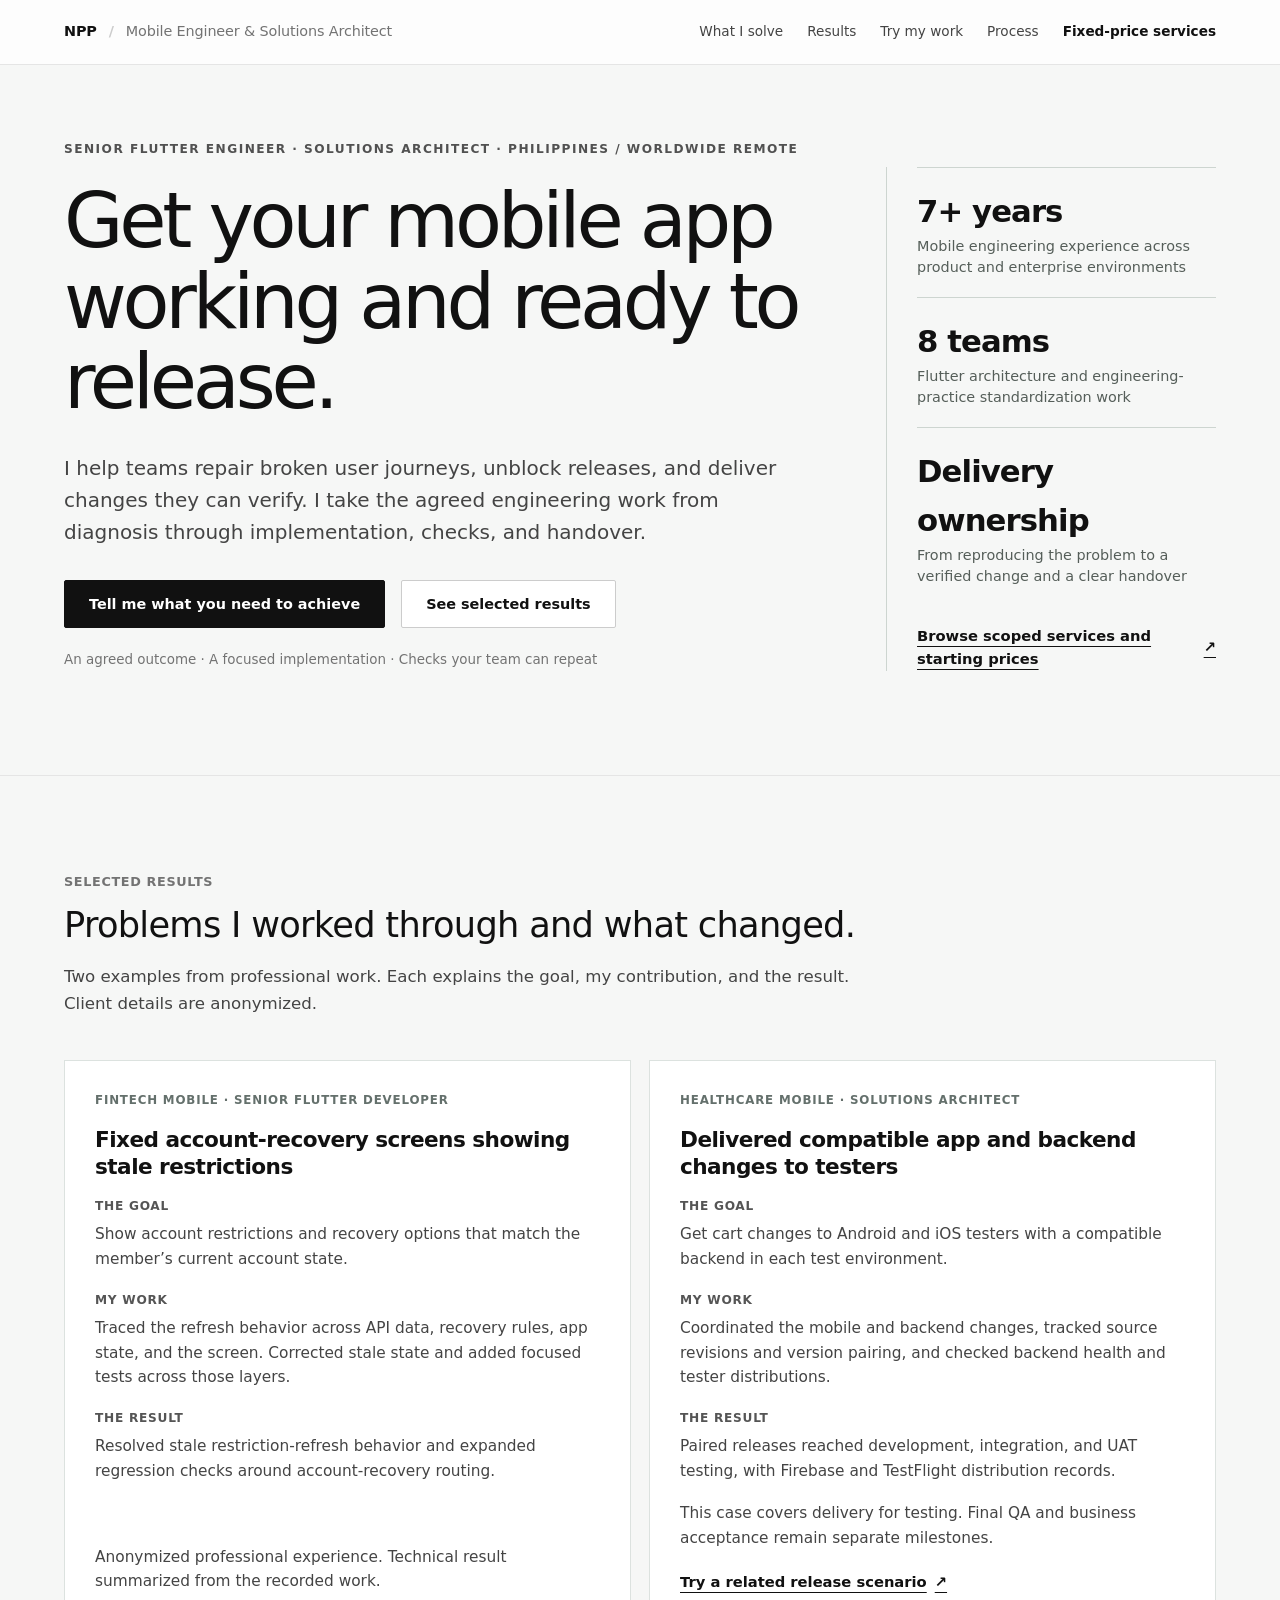
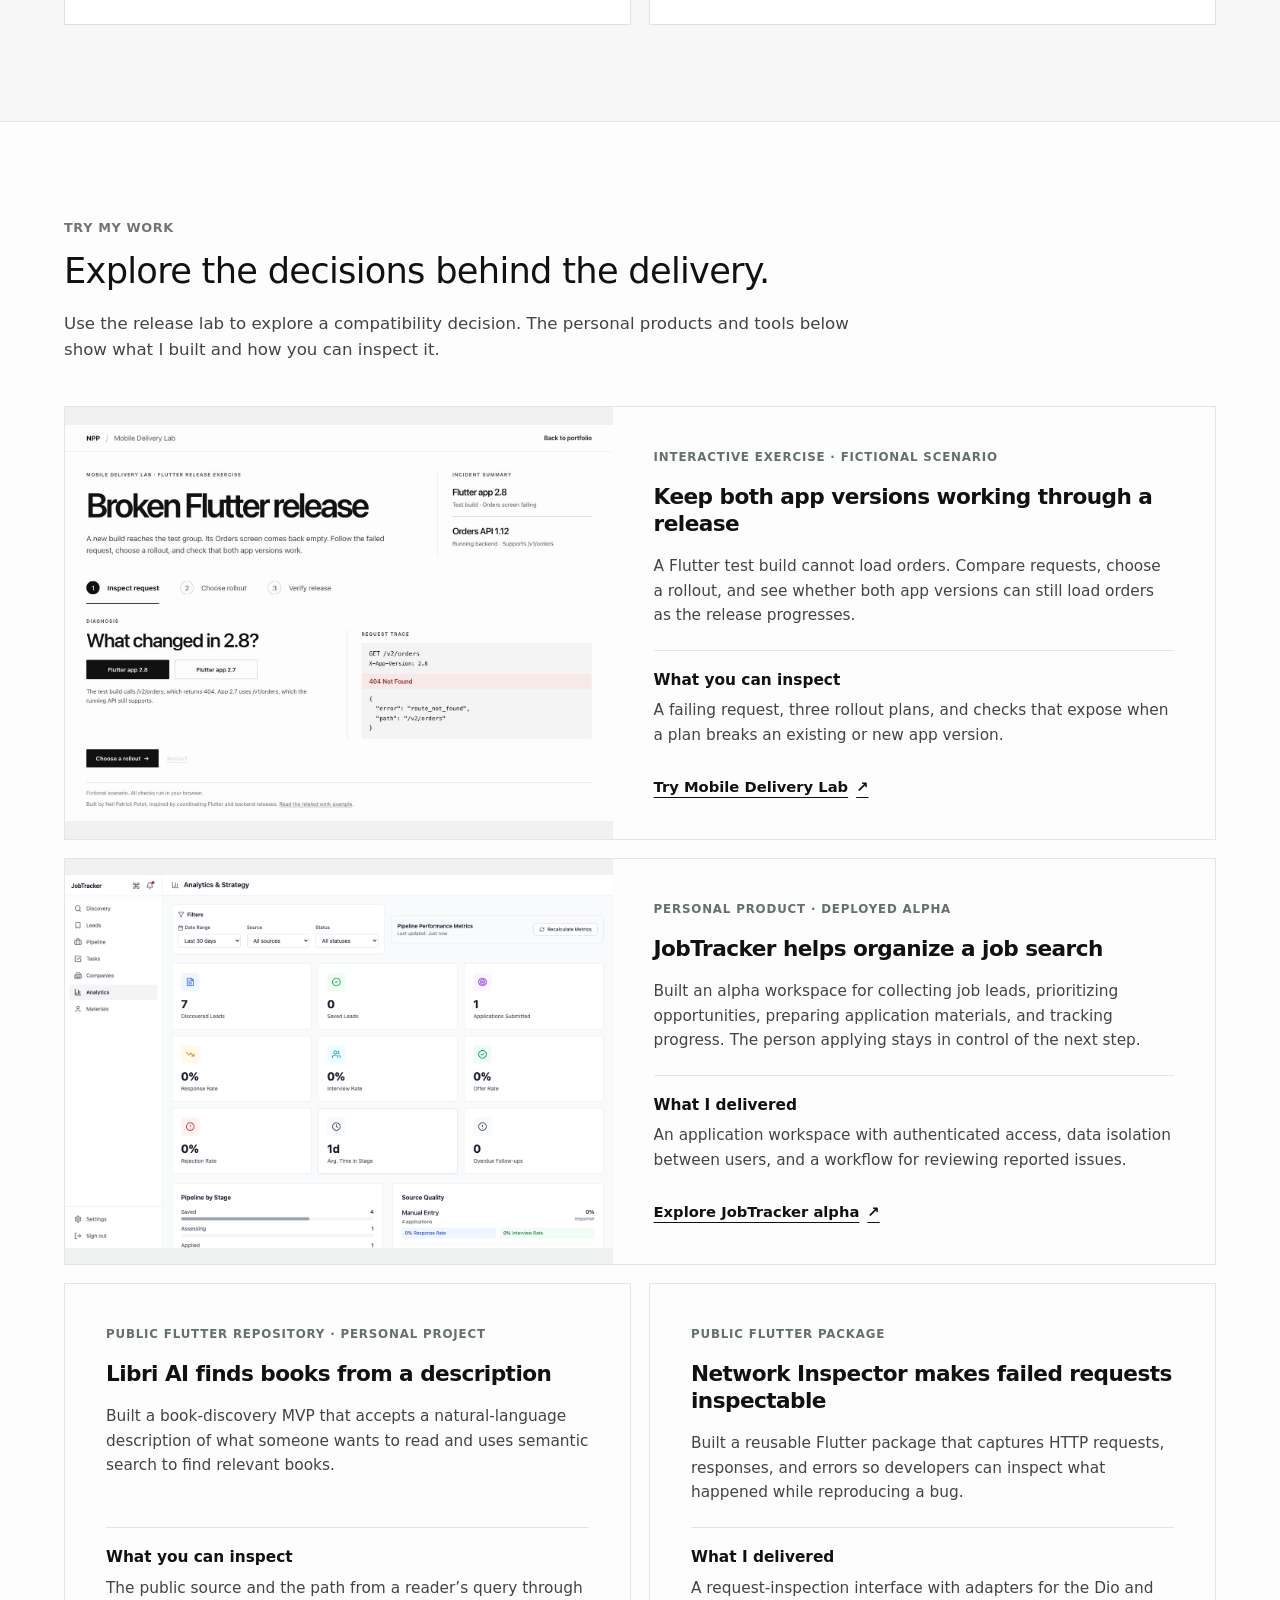
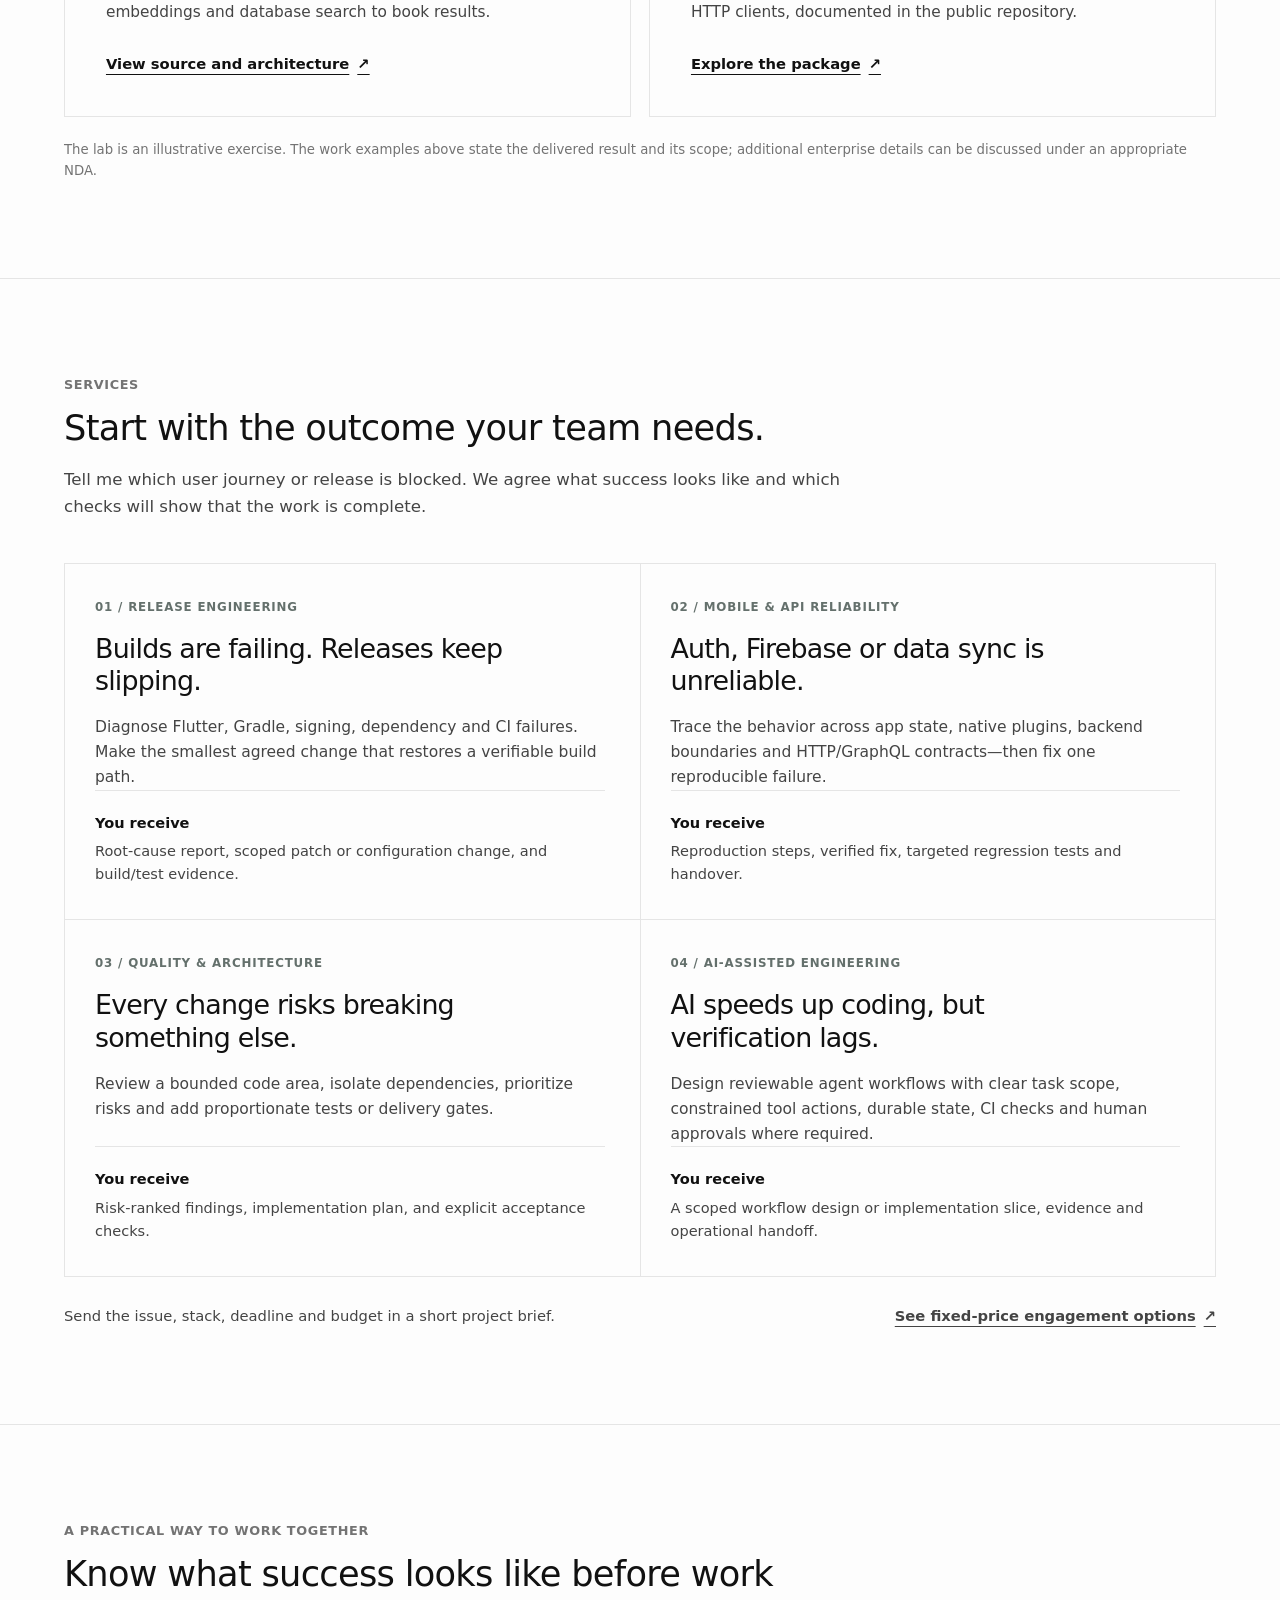
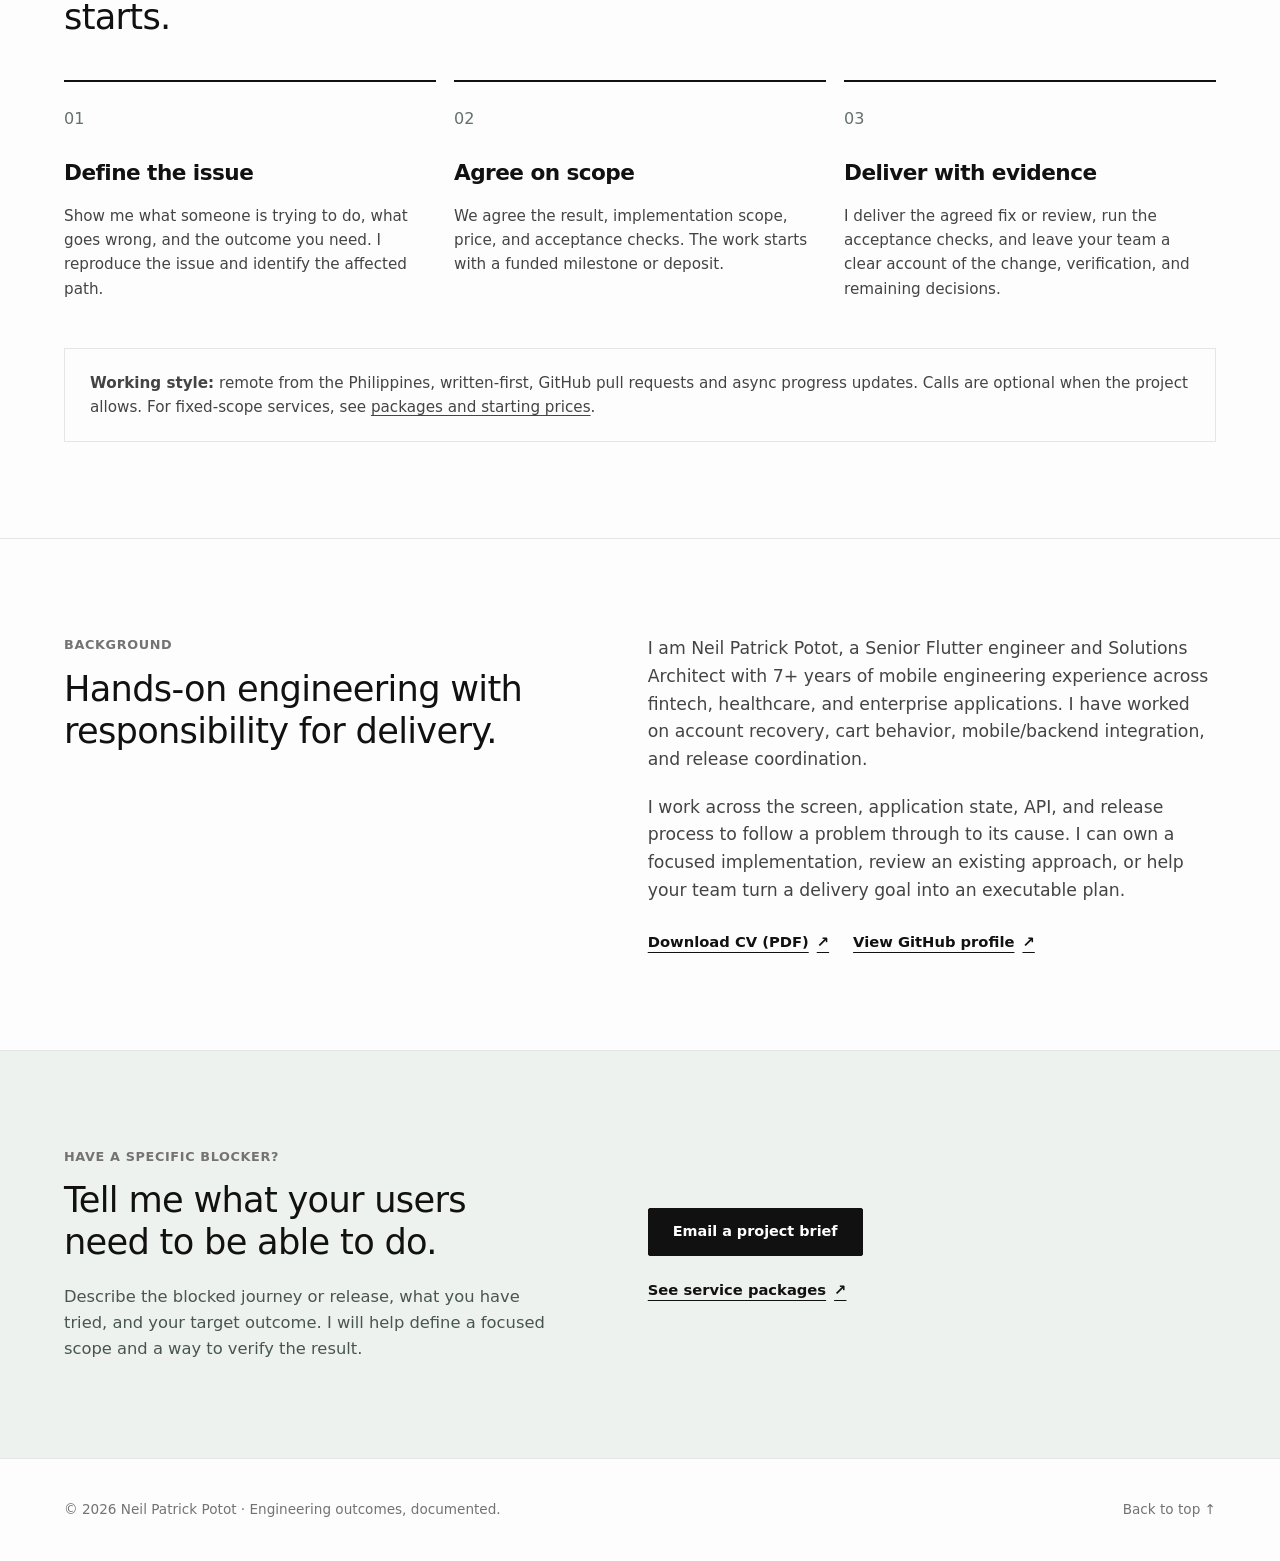
==== commit c30975da: "feat(portfolio): showcase delivery results and add release lab" ====
--- a/index.html
+++ b/index.html
@@ -3,10 +3,10 @@
 <head>
   <meta charset="utf-8">
   <meta name="viewport" content="width=device-width, initial-scale=1">
-  <meta name="description" content="Neil Patrick Potot — Senior Flutter Engineer and Solutions Architect. Fix mobile release blockers, unreliable Firebase/API integrations, CI/CD regressions and AI-assisted delivery risks through scoped, test-backed engineering.">
+  <meta name="description" content="Neil Patrick Potot helps teams repair broken mobile journeys and deliver verifiable releases. Explore account-recovery results, coordinated app/backend delivery, and an interactive release lab.">
   <meta property="og:type" content="website">
   <meta property="og:title" content="Neil Patrick Potot | Mobile Engineering &amp; Reliable Delivery">
-  <meta property="og:description" content="From blocked mobile releases to fragile integrations: focused Flutter, Android, CI/CD and automation engineering with clear scopes and verifiable handovers.">
+  <meta property="og:description" content="Account-recovery repairs, compatible mobile/backend releases delivered for testing, and public tools you can inspect. Work with Neil Patrick Potot on a clear engineering outcome.">
   <meta property="og:image" content="assets/jobtracker-preview.png">
   <title>Neil Patrick Potot | Flutter, Mobile &amp; Delivery Engineering</title>
   <link rel="stylesheet" href="styles.css">
@@ -24,8 +24,8 @@
       </button>
       <nav class="primary-nav" id="primary-nav" aria-label="Primary navigation" data-primary-nav>
         <a href="#solutions">What I solve</a>
-        <a href="#experience">Experience</a>
-        <a href="#work">Public work</a>
+        <a href="#experience">Results</a>
+        <a href="#work">Try my work</a>
         <a href="#approach">Process</a>
         <a href="services.html" class="nav-service">Fixed-price services</a>
       </nav>
@@ -36,29 +36,113 @@
       <div class="section-inner impact-hero-layout">
         <div class="hero-content">
           <p class="eyebrow">Senior Flutter engineer · Solutions architect · Philippines / worldwide remote</p>
-          <h1 id="hero-title" class="display-title">Flutter fixes, API debugging, and release recovery.</h1>
-          <p class="hero-copy">I work on mobile bugs, API integration failures, and broken build pipelines. For an agreed issue, I provide findings, a scoped fix when feasible, and the checks used to verify it.</p>
+          <h1 id="hero-title" class="display-title">Get your mobile app working and ready to release.</h1>
+          <p class="hero-copy">I help teams repair broken user journeys, unblock releases, and deliver changes they can verify. I take the agreed engineering work from diagnosis through implementation, checks, and handover.</p>
           <div class="hero-actions">
-            <a class="button primary" href="mailto:neilpotot@gmail.com?subject=Scoped%20engineering%20project%20inquiry&amp;body=Hi%20Neil%2C%0A%0AWhat%20is%20blocked%3A%20%0AStack%3A%20%0AExpected%20result%3A%20%0ADeadline%3A%20%0ABudget%3A%20">Discuss a project by email</a>
-            <a class="button secondary" href="#work">See work and evidence</a>
+            <a class="button primary" href="mailto:neilpotot@gmail.com?subject=Scoped%20engineering%20project%20inquiry&amp;body=Hi%20Neil%2C%0A%0AWhat%20is%20blocked%3A%20%0AStack%3A%20%0AExpected%20result%3A%20%0ADeadline%3A%20%0ABudget%3A%20">Tell me what you need to achieve</a>
+            <a class="button secondary" href="#experience">See selected results</a>
           </div>
-          <p class="hero-subline">Written-first collaboration · Fixed-scope milestones · Tests, pull requests and handover notes</p>
+          <p class="hero-subline">An agreed outcome · A focused implementation · Checks your team can repeat</p>
         </div>
         <aside class="impact-credentials" aria-label="Experience at a glance">
           <div class="credential"><strong>7+ years</strong><span>Mobile engineering experience across product and enterprise environments</span></div>
           <div class="credential"><strong>8 teams</strong><span>Flutter architecture and engineering-practice standardization work</span></div>
-          <div class="credential"><strong>End to end</strong><span>App code, native integrations, backend contracts, CI and release verification</span></div>
+          <div class="credential"><strong>Delivery ownership</strong><span>From reproducing the problem to a verified change and a clear handover</span></div>
           <a class="text-link" href="services.html">Browse scoped services and starting prices <span aria-hidden="true">↗</span></a>
         </aside>
       </div>
     </section>
 
+    <section class="section layout-border section-tinted" id="experience" aria-labelledby="experience-title">
+      <div class="section-inner">
+        <div class="split-header compact-header">
+          <p class="section-title">Selected results</p>
+          <h2 class="section-lead" id="experience-title">Problems I worked through and what changed.</h2>
+          <p class="section-support">Two examples from professional work. Each explains the goal, my contribution, and the result. Client details are anonymized.</p>
+        </div>
+        <div class="experience-grid">
+          <article class="experience-card" id="recovery-result">
+            <span class="case-type">Fintech mobile · Senior Flutter developer</span>
+            <h3>Fixed account-recovery screens showing stale restrictions</h3>
+            <dl class="case-outcome">
+              <dt>The goal</dt><dd>Show account restrictions and recovery options that match the member’s current account state.</dd>
+              <dt>My work</dt><dd>Traced the refresh behavior across API data, recovery rules, app state, and the screen. Corrected stale state and added focused tests across those layers.</dd>
+              <dt>The result</dt><dd>Resolved stale restriction-refresh behavior and expanded regression checks around account-recovery routing.</dd>
+            </dl>
+            <p class="evidence-footnote">Anonymized professional experience. Technical result summarized from the recorded work.</p>
+          </article>
+          <article class="experience-card" id="release-result">
+            <span class="case-type">Healthcare mobile · Solutions Architect</span>
+            <h3>Delivered compatible app and backend changes to testers</h3>
+            <dl class="case-outcome">
+              <dt>The goal</dt><dd>Get cart changes to Android and iOS testers with a compatible backend in each test environment.</dd>
+              <dt>My work</dt><dd>Coordinated the mobile and backend changes, tracked source revisions and version pairing, and checked backend health and tester distributions.</dd>
+              <dt>The result</dt><dd>Paired releases reached development, integration, and UAT testing, with Firebase and TestFlight distribution records.</dd>
+            </dl>
+            <p class="evidence-footnote">This case covers delivery for testing. Final QA and business acceptance remain separate milestones.</p>
+            <a class="text-link case-cta" href="mobile-delivery-lab/">Try a related release scenario <span aria-hidden="true">↗</span></a>
+          </article>
+        </div>
+      </div>
+    </section>
+
+    <section class="section layout-border" id="work" aria-labelledby="work-title">
+      <div class="section-inner">
+        <div class="split-header compact-header">
+          <p class="section-title">Try my work</p>
+          <h2 class="section-lead" id="work-title">Explore the decisions behind the delivery.</h2>
+          <p class="section-support">Use the release lab to explore a compatibility decision. The personal products and tools below show what I built and how you can inspect it.</p>
+        </div>
+        <div class="selected-work-grid">
+          <article class="work-card work-featured">
+            <div class="work-visual"><img src="assets/mobile-delivery-lab-preview.png" alt="Mobile Delivery Lab showing the failed Flutter request and a choice of app versions" loading="lazy"></div>
+            <div class="work-body">
+              <p class="case-type">Interactive exercise · Fictional scenario</p>
+              <h3>Keep both app versions working through a release</h3>
+              <p>A Flutter test build cannot load orders. Compare requests, choose a rollout, and see whether both app versions can still load orders as the release progresses.</p>
+              <p class="work-insight"><strong>What you can inspect</strong> A failing request, three rollout plans, and checks that expose when a plan breaks an existing or new app version.</p>
+              <a class="text-link" href="mobile-delivery-lab/">Try Mobile Delivery Lab <span aria-hidden="true">↗</span></a>
+            </div>
+          </article>
+          <article class="work-card work-featured">
+            <div class="work-visual"><img src="assets/jobtracker-preview.png" alt="JobTracker alpha product interface" loading="lazy"></div>
+            <div class="work-body">
+              <p class="case-type">Personal product · Deployed alpha</p>
+              <h3>JobTracker helps organize a job search</h3>
+              <p>Built an alpha workspace for collecting job leads, prioritizing opportunities, preparing application materials, and tracking progress. The person applying stays in control of the next step.</p>
+              <p class="work-insight"><strong>What I delivered</strong> An application workspace with authenticated access, data isolation between users, and a workflow for reviewing reported issues.</p>
+              <a class="text-link" href="https://alpha.tryjobtracker.app" target="_blank" rel="noopener noreferrer">Explore JobTracker alpha <span aria-hidden="true">↗</span></a>
+            </div>
+          </article>
+          <article class="work-card">
+            <div class="work-body">
+              <p class="case-type">Public Flutter repository · Personal project</p>
+              <h3>Libri AI finds books from a description</h3>
+              <p>Built a book-discovery MVP that accepts a natural-language description of what someone wants to read and uses semantic search to find relevant books.</p>
+              <p class="work-insight"><strong>What you can inspect</strong> The public source and the path from a reader’s query through embeddings and database search to book results.</p>
+              <a class="text-link" href="https://github.com/Nei1eveN/libri_ai" target="_blank" rel="noopener noreferrer">View source and architecture <span aria-hidden="true">↗</span></a>
+            </div>
+          </article>
+          <article class="work-card">
+            <div class="work-body">
+              <p class="case-type">Public Flutter package</p>
+              <h3>Network Inspector makes failed requests inspectable</h3>
+              <p>Built a reusable Flutter package that captures HTTP requests, responses, and errors so developers can inspect what happened while reproducing a bug.</p>
+              <p class="work-insight"><strong>What I delivered</strong> A request-inspection interface with adapters for the Dio and HTTP clients, documented in the public repository.</p>
+              <a class="text-link" href="https://github.com/Nei1eveN/network_inspector" target="_blank" rel="noopener noreferrer">Explore the package <span aria-hidden="true">↗</span></a>
+            </div>
+          </article>
+        </div>
+        <p class="proof-note">The lab is an illustrative exercise. The work examples above state the delivered result and its scope; additional enterprise details can be discussed under an appropriate NDA.</p>
+      </div>
+    </section>
+
     <section class="section layout-border" id="solutions" aria-labelledby="solutions-title">
       <div class="section-inner">
         <div class="split-header compact-header">
           <p class="section-title">Services</p>
-          <h2 class="section-lead" id="solutions-title">Choose a specific issue to investigate or fix.</h2>
-          <p class="section-support">Each engagement defines the issue, deliverables, and checks before work starts.</p>
+          <h2 class="section-lead" id="solutions-title">Start with the outcome your team needs.</h2>
+          <p class="section-support">Tell me which user journey or release is blocked. We agree what success looks like and which checks will show that the work is complete.</p>
         </div>
         <div class="value-grid">
           <article class="value-card">
@@ -93,90 +177,16 @@
       </div>
     </section>
 
-    <section class="section layout-border section-tinted" id="experience" aria-labelledby="experience-title">
-      <div class="section-inner">
-        <div class="split-header compact-header">
-          <p class="section-title">Experience</p>
-          <h2 class="section-lead" id="experience-title">Mobile delivery, release checks, and developer tooling.</h2>
-          <p class="section-support">Some enterprise projects are confidential. The descriptions below explain the type of responsibility and engineering work without disclosing proprietary systems or claiming unverified business metrics.</p>
-        </div>
-        <div class="experience-grid">
-          <article class="experience-card">
-            <span class="case-type">Enterprise mobile · Anonymized</span>
-            <h3>Safer changes in complex mobile applications</h3>
-            <p>Worked on Flutter applications with native Android/iOS touchpoints, authentication and account flows, backend integrations, and multi-environment releases.</p>
-            <p class="experience-why"><strong>Client value:</strong> Engineering decisions account for failure states, platform behavior and verification—not just the happy path.</p>
-            <p class="evidence-footnote">Client names, source and operational details withheld.</p>
-          </article>
-          <article class="experience-card">
-            <span class="case-type">CI/CD and team enablement · Anonymized</span>
-            <h3>More repeatable builds and reviewable releases</h3>
-            <p>Helped standardize Flutter practices across eight teams and worked on CI policy, test reporting and sharding, release tooling, and delivery checks.</p>
-            <p class="experience-why"><strong>Client value:</strong> Teams can see what changed, what was tested and where release risks remain.</p>
-            <p class="evidence-footnote">No invented percentage speedup or coverage claim.</p>
-          </article>
-          <article class="experience-card">
-            <span class="case-type">Agentic systems · Personal engineering practice</span>
-            <h3>AI development with accountability built in</h3>
-            <p>Designed agent-assisted workflows connecting planning, coding, tests, independent review, pull requests and approval boundaries. Applied review-first automation principles in the JobTracker alpha.</p>
-            <p class="experience-why"><strong>Client value:</strong> AI output becomes a change that can be checked, challenged and safely handed over.</p>
-            <p class="evidence-footnote">Personal implementation and design experience; no claim of a deployed client automation product.</p>
-          </article>
-        </div>
-      </div>
-    </section>
-
-    <section class="section layout-border" id="work" aria-labelledby="work-title">
-      <div class="section-inner">
-        <div class="split-header compact-header">
-          <p class="section-title">Selected public work</p>
-          <h2 class="section-lead" id="work-title">Inspect the engineering approach.</h2>
-          <p class="section-support">Public examples provide concrete evidence. They are demos or personal projects, not substitutes for confidential production client work.</p>
-        </div>
-        <div class="selected-work-grid">
-          <article class="work-card work-featured">
-            <div class="work-visual"><img src="assets/jobtracker-preview.png" alt="JobTracker alpha product interface" loading="lazy"></div>
-            <div class="work-body">
-              <p class="case-type">Personal product · Deployed alpha</p>
-              <h3>JobTracker — review-first AI and full-stack delivery</h3>
-              <p>React Native/Expo, Supabase Auth, PostgreSQL RLS, Edge Functions and Playwright. A job-search workspace with lead prioritization, explicit approval boundaries and backend-backed flows.</p>
-              <p class="work-insight"><strong>What it demonstrates:</strong> Product decisions translated into access rules, tests and reviewable features—without automated messaging or applications.</p>
-              <a class="text-link" href="https://alpha.tryjobtracker.app" target="_blank" rel="noopener noreferrer">Explore JobTracker alpha <span aria-hidden="true">↗</span></a>
-            </div>
-          </article>
-          <article class="work-card">
-            <div class="work-body">
-              <p class="case-type">Public Flutter repository · Personal project</p>
-              <h3>Libri AI — structured Flutter + Supabase integration</h3>
-              <p>Clean Architecture and Riverpod with a Supabase/PostgreSQL vector-search integration and Gemini embeddings, built as a semantic book-discovery MVP.</p>
-              <p class="work-insight"><strong>What it demonstrates:</strong> Separated application layers and an inspectable AI/data integration approach.</p>
-              <a class="text-link" href="https://github.com/Nei1eveN/libri_ai" target="_blank" rel="noopener noreferrer">View source and architecture <span aria-hidden="true">↗</span></a>
-            </div>
-          </article>
-          <article class="work-card">
-            <div class="work-body">
-              <p class="case-type">Public Flutter package</p>
-              <h3>Network Inspector — make HTTP issues observable</h3>
-              <p>A Flutter networking debug/logging package with Dio and HTTP interceptors for inspecting requests, responses and errors while reproducing integration issues.</p>
-              <p class="work-insight"><strong>What it demonstrates:</strong> Debuggability, reusable tooling and a practical way to shorten investigation loops.</p>
-              <a class="text-link" href="https://github.com/Nei1eveN/network_inspector" target="_blank" rel="noopener noreferrer">Explore the package <span aria-hidden="true">↗</span></a>
-            </div>
-          </article>
-        </div>
-        <p class="proof-note">Further architecture and implementation examples can be discussed under an appropriate NDA. Confidential client code and results are not published here.</p>
-      </div>
-    </section>
-
     <section class="section layout-border" id="approach" aria-labelledby="approach-title">
       <div class="section-inner">
         <div class="split-header compact-header">
           <p class="section-title">A practical way to work together</p>
-          <h2 class="section-lead" id="approach-title">One funded milestone. Clear proof of completion.</h2>
+          <h2 class="section-lead" id="approach-title">Know what success looks like before work starts.</h2>
         </div>
         <div class="engagement-grid">
-          <article><span class="step-number">01</span><h3>Define the issue</h3><p>Send sanitized logs, behavior, stack, deadline and desired result. I confirm whether the task is a good fit.</p></article>
-          <article><span class="step-number">02</span><h3>Agree on scope</h3><p>We set a written estimate, exclusions, acceptance criteria, access rules and funded milestone or deposit before work starts.</p></article>
-          <article><span class="step-number">03</span><h3>Deliver with evidence</h3><p>Receive a focused patch, review or workflow slice with reproducible checks, findings and a concise handover.</p></article>
+          <article><span class="step-number">01</span><h3>Define the issue</h3><p>Show me what someone is trying to do, what goes wrong, and the outcome you need. I reproduce the issue and identify the affected path.</p></article>
+          <article><span class="step-number">02</span><h3>Agree on scope</h3><p>We agree the result, implementation scope, price, and acceptance checks. The work starts with a funded milestone or deposit.</p></article>
+          <article><span class="step-number">03</span><h3>Deliver with evidence</h3><p>I deliver the agreed fix or review, run the acceptance checks, and leave your team a clear account of the change, verification, and remaining decisions.</p></article>
         </div>
         <div class="engagement-detail"><p><strong>Working style:</strong> remote from the Philippines, written-first, GitHub pull requests and async progress updates. Calls are optional when the project allows. For fixed-scope services, see <a href="services.html">packages and starting prices</a>.</p></div>
       </div>
@@ -186,11 +196,11 @@
       <div class="section-inner about-layout">
         <div>
           <p class="section-title">Background</p>
-          <h2 class="section-lead" id="about-title">Senior mobile foundations. Architecture-level ownership.</h2>
+          <h2 class="section-lead" id="about-title">Hands-on engineering with responsibility for delivery.</h2>
         </div>
         <div>
-          <p class="about-copy">I am a Senior Flutter engineer and Solutions Architect with 7+ years of mobile engineering experience. My work spans Flutter/Dart, Android/Kotlin, native platform integrations, Firebase, backend APIs, CI/CD, team enablement and release quality. I have also built public projects in React Native, Supabase and AI-assisted development.</p>
-          <p class="about-copy">I prefer solving difficult, bounded problems with clear technical judgment and transparent verification. I can support a team as a hands-on implementer, reviewer or architecture partner.</p>
+          <p class="about-copy">I am Neil Patrick Potot, a Senior Flutter engineer and Solutions Architect with 7+ years of mobile engineering experience across fintech, healthcare, and enterprise applications. I have worked on account recovery, cart behavior, mobile/backend integration, and release coordination.</p>
+          <p class="about-copy">I work across the screen, application state, API, and release process to follow a problem through to its cause. I can own a focused implementation, review an existing approach, or help your team turn a delivery goal into an executable plan.</p>
           <div class="about-links">
             <a class="text-link" href="assets/Neil-Patrick-Potot-CV-2026.pdf" download>Download CV (PDF) <span aria-hidden="true">↗</span></a>
             <a class="text-link" href="https://github.com/Nei1eveN" target="_blank" rel="noopener noreferrer">View GitHub profile <span aria-hidden="true">↗</span></a>
@@ -201,7 +211,7 @@
 
     <section class="section layout-border contact-band" id="contact" aria-labelledby="contact-title">
       <div class="section-inner contact-layout">
-        <div><p class="section-title">Have a specific blocker?</p><h2 class="section-lead" id="contact-title">Send the problem. I'll help define the next useful step.</h2><p>Describe the outcome you need and what is getting in the way. Initial scoping can happen entirely by email.</p></div>
+        <div><p class="section-title">Have a specific blocker?</p><h2 class="section-lead" id="contact-title">Tell me what your users need to be able to do.</h2><p>Describe the blocked journey or release, what you have tried, and your target outcome. I will help define a focused scope and a way to verify the result.</p></div>
         <div class="contact-actions">
           <a class="button primary" href="mailto:neilpotot@gmail.com?subject=Scoped%20engineering%20project%20inquiry&amp;body=Hi%20Neil%2C%0A%0AWhat%20is%20blocked%3A%20%0AStack%3A%20%0AExpected%20result%3A%20%0ADeadline%3A%20%0ABudget%3A%20">Email a project brief</a>
           <a class="text-link" href="services.html">See service packages <span aria-hidden="true">↗</span></a>
--- a/styles.css
+++ b/styles.css
@@ -708,7 +708,7 @@
 .text-link{display:inline-flex;gap:8px;align-items:center;font-weight:650;text-decoration:underline;text-underline-offset:5px;font-size:.92rem}
 .text-link:hover{opacity:.65}
 .section-tinted{background:#f6f7f6}
-.experience-grid{display:grid;grid-template-columns:repeat(3,minmax(0,1fr));gap:18px}
+.experience-grid{display:grid;grid-template-columns:repeat(2,minmax(0,1fr));gap:18px}
 .experience-card{border:1px solid #dce2df;background:#fff;padding:30px;min-width:0;display:flex;flex-direction:column}
 .experience-card h3,.work-card h3,.engagement-grid h3{font-weight:550;letter-spacing:-.025em;font-size:1.35rem;line-height:1.26;margin-bottom:17px}
 .experience-card>p:not(.case-type){font-size:.96rem;color:var(--ink-light)}
@@ -740,6 +740,14 @@
 .contact-actions{display:flex;flex-direction:column;align-items:flex-start;gap:22px}
 .nav-service{color:var(--ink)!important;font-weight:700!important}
 .section[id]{scroll-margin-top:64px}
-@media(max-width:1024px){.impact-hero-layout{grid-template-columns:1fr}.impact-credentials{display:grid;grid-template-columns:repeat(3,1fr);border-left:0;border-top:1px solid #cdd5d0;padding-left:0;gap:20px}.impact-credentials .text-link{grid-column:1/-1}.experience-grid{grid-template-columns:1fr 1fr}.experience-card:last-child{grid-column:1/-1}}
+@media(max-width:1024px){.impact-hero-layout{grid-template-columns:1fr}.impact-credentials{display:grid;grid-template-columns:repeat(3,1fr);border-left:0;border-top:1px solid #cdd5d0;padding-left:0;gap:20px}.impact-credentials .text-link{grid-column:1/-1}.experience-grid{grid-template-columns:1fr 1fr}.experience-card:last-child{grid-column:auto}}
 @media(max-width:768px){.impact-hero .section-inner{padding-bottom:64px}.impact-hero .display-title{font-size:clamp(2.8rem,10vw,4.2rem)}.impact-credentials{grid-template-columns:1fr;gap:0}.impact-credentials .text-link{grid-column:1}.value-grid,.experience-grid,.selected-work-grid,.engagement-grid,.about-layout,.contact-layout{grid-template-columns:1fr}.experience-card:last-child,.work-featured{grid-column:1}.work-featured{display:flex;flex-direction:column}.work-visual{min-height:170px;max-height:310px}.inline-cta{align-items:flex-start;flex-direction:column}.hero-actions{flex-direction:column}.value-card{padding:26px}.contact-actions .button{width:100%}}
 @media(prefers-reduced-motion:reduce){html{scroll-behavior:auto}}
+
+.case-outcome { margin: 0; }
+.case-outcome dt { font-size: .76rem; text-transform: uppercase; letter-spacing: .06em; font-weight: 650; margin-top: 19px; color: #555; }
+.case-outcome dt:first-child { margin-top: 0; }
+.case-outcome dd { margin: 6px 0 0; color: var(--ink-light); font-size: .96rem; }
+.case-cta { margin-top: 20px; }
+article[id] { scroll-margin-top: 88px; }
+.work-insight strong { display: block; margin-bottom: 6px; }
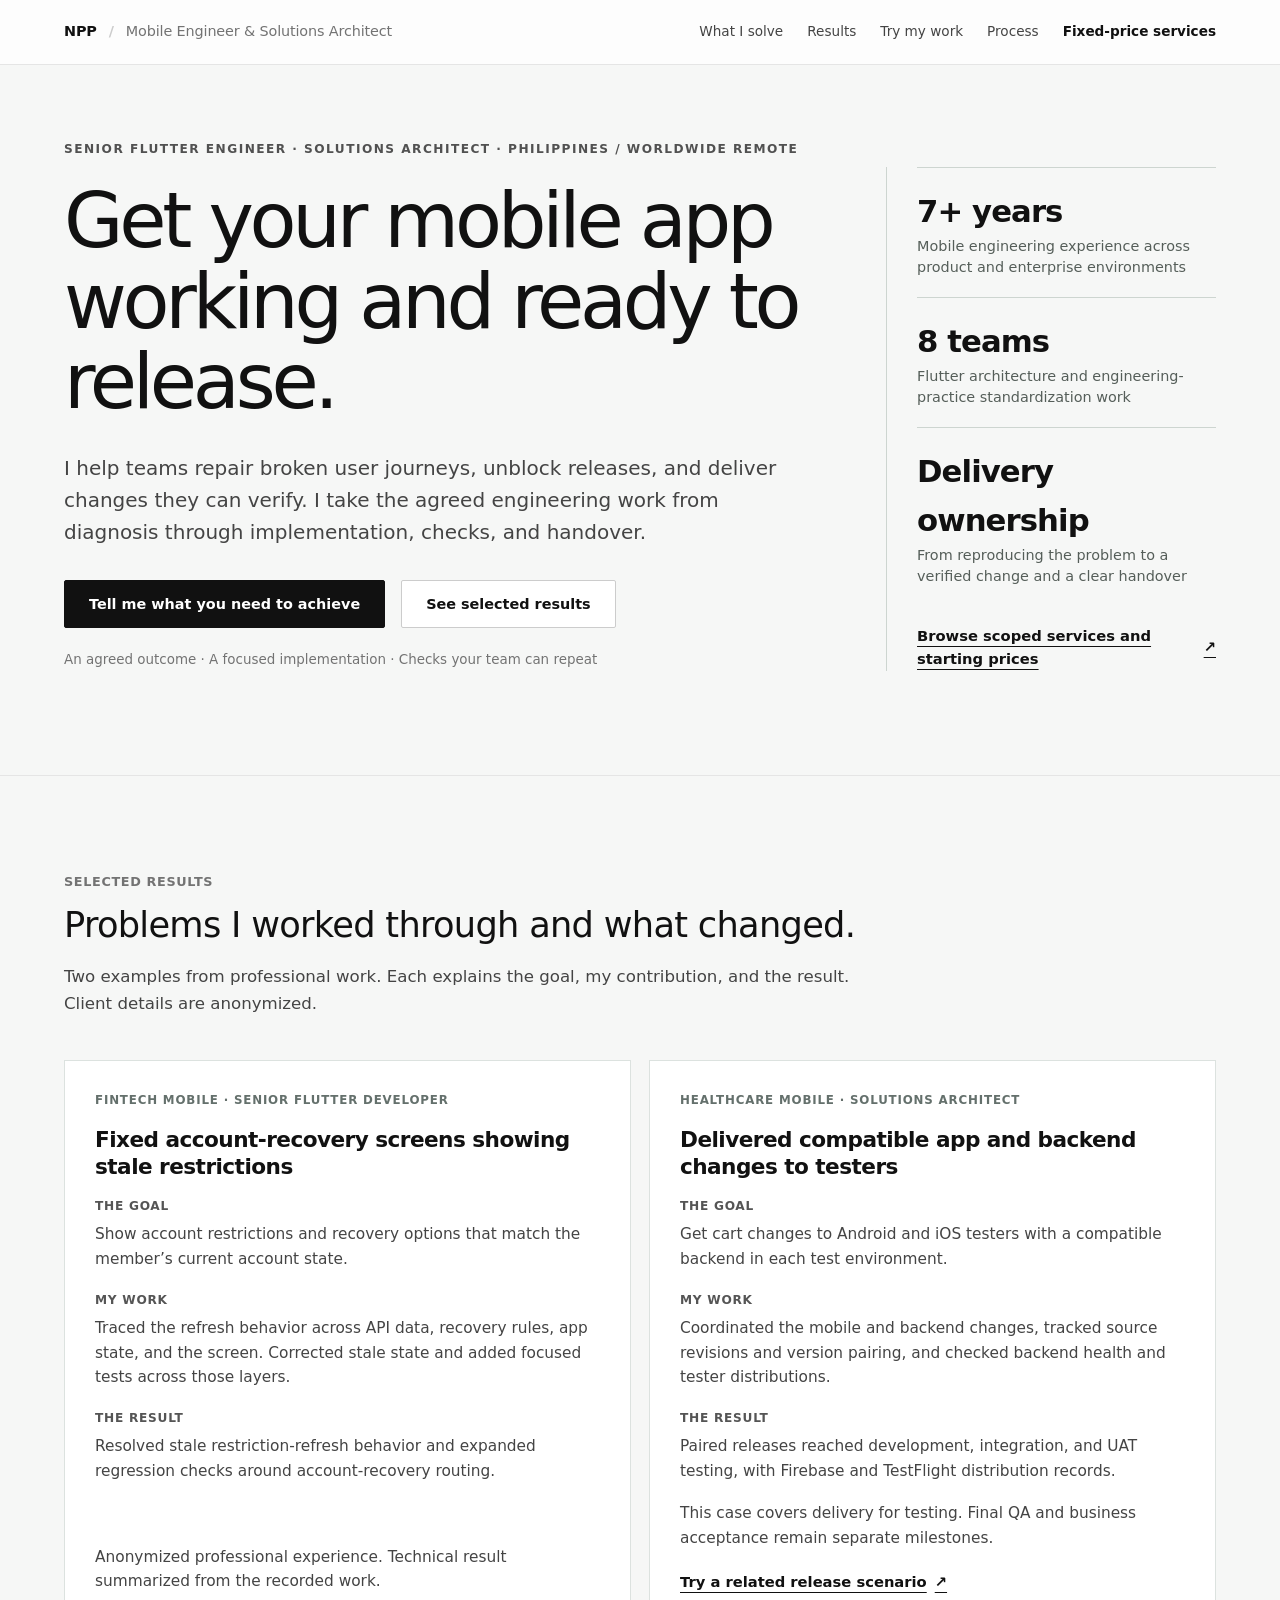
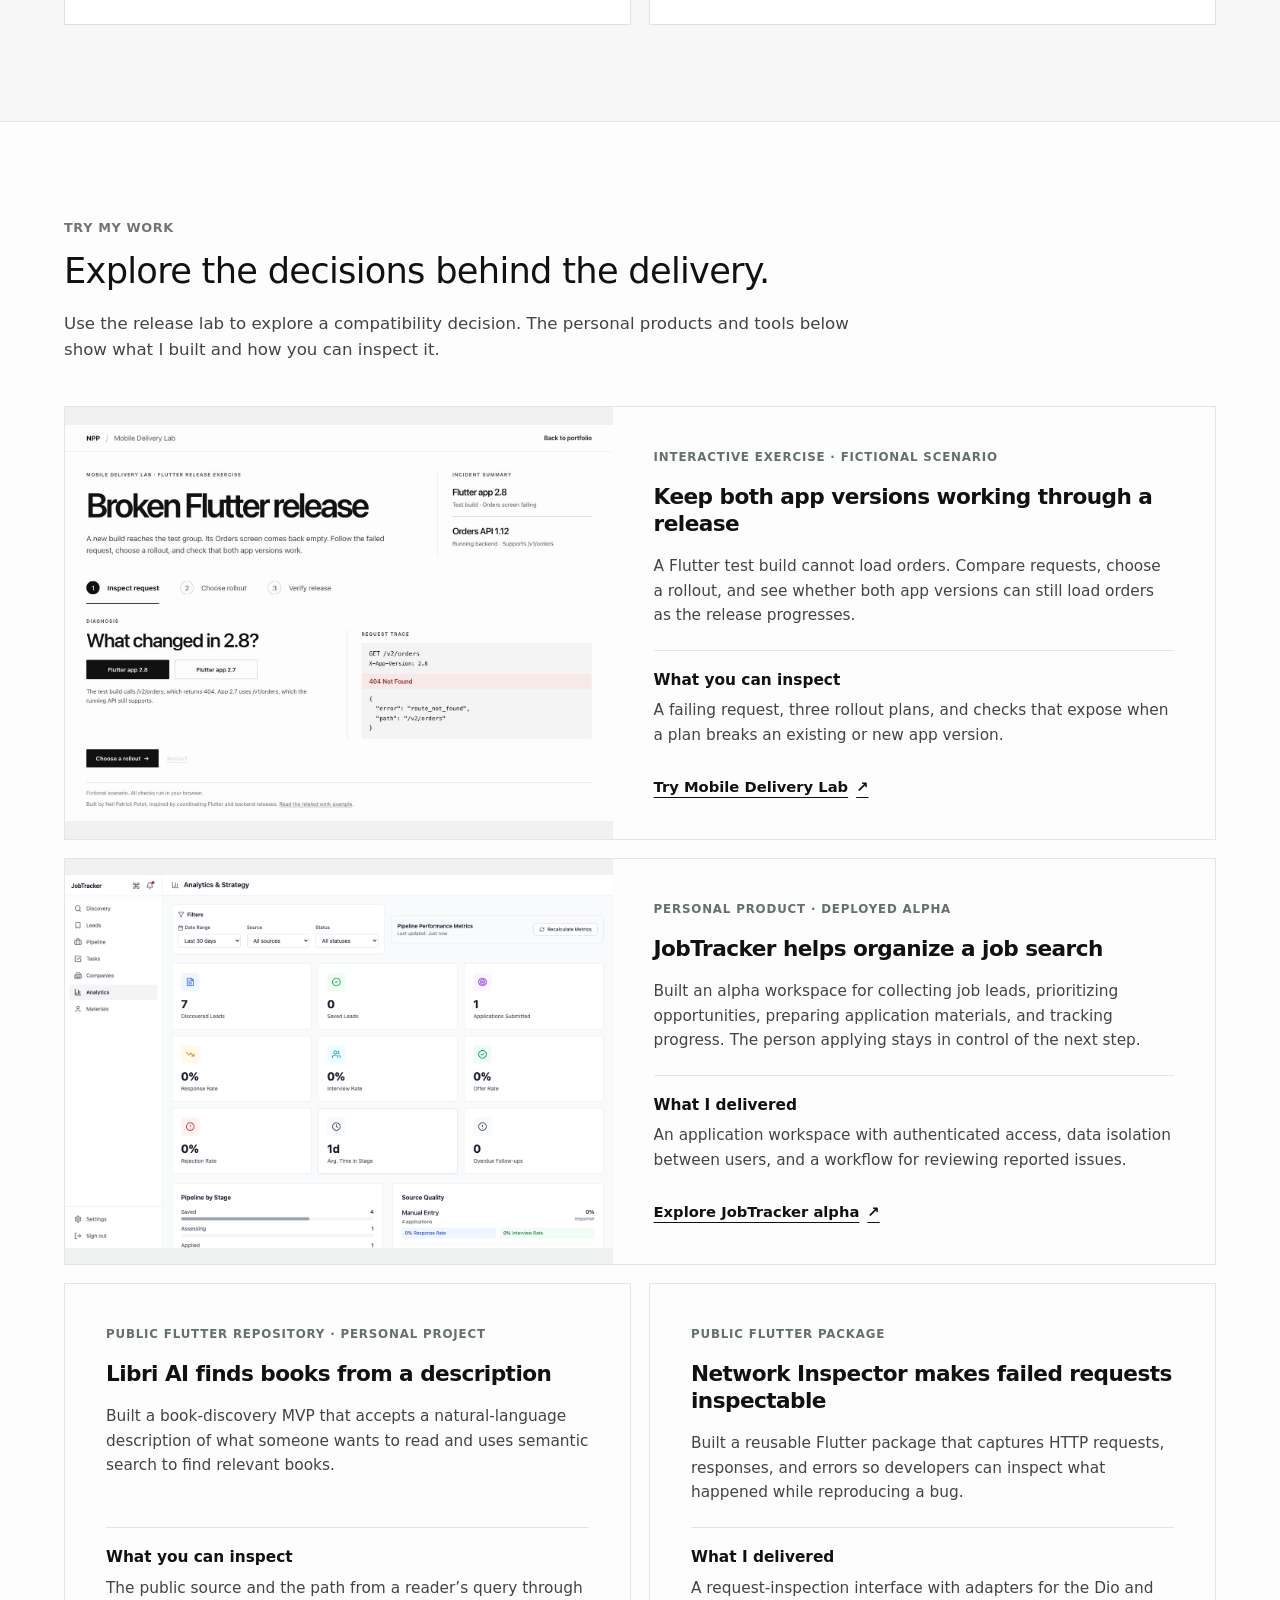
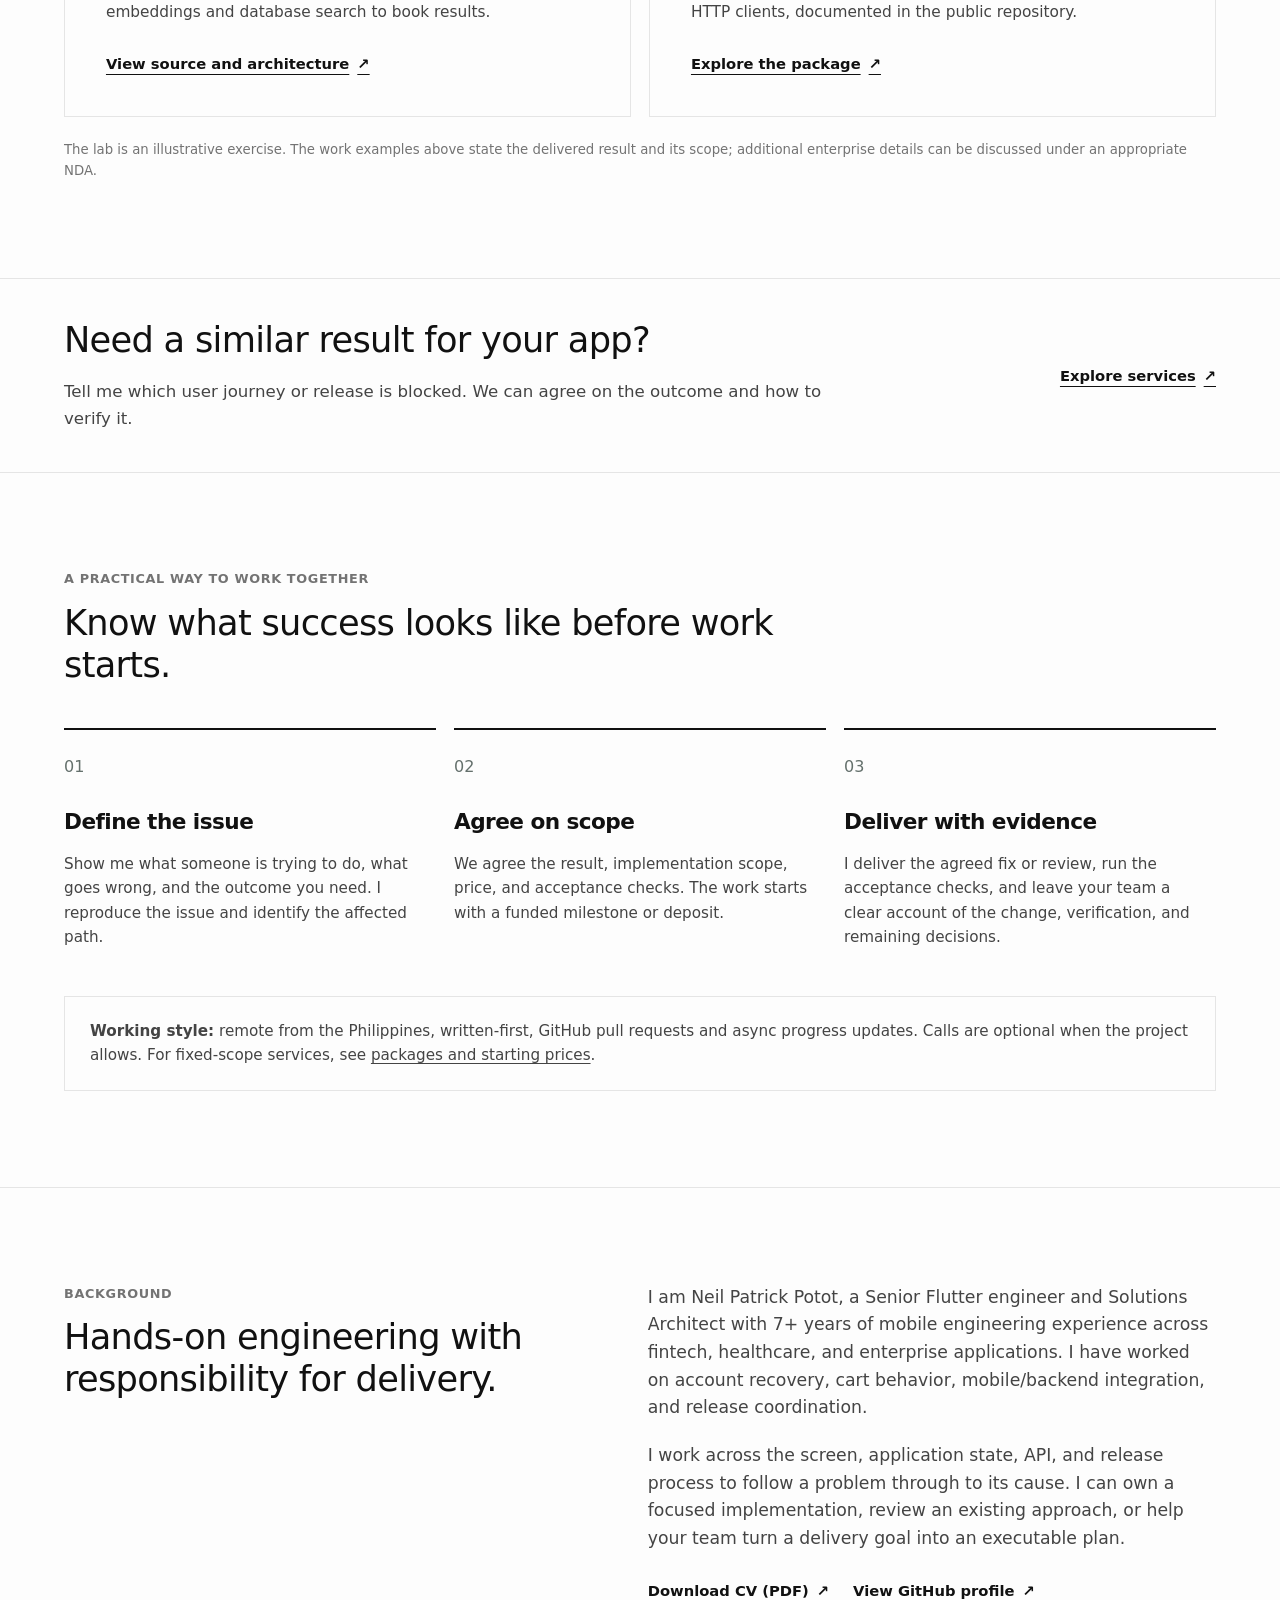
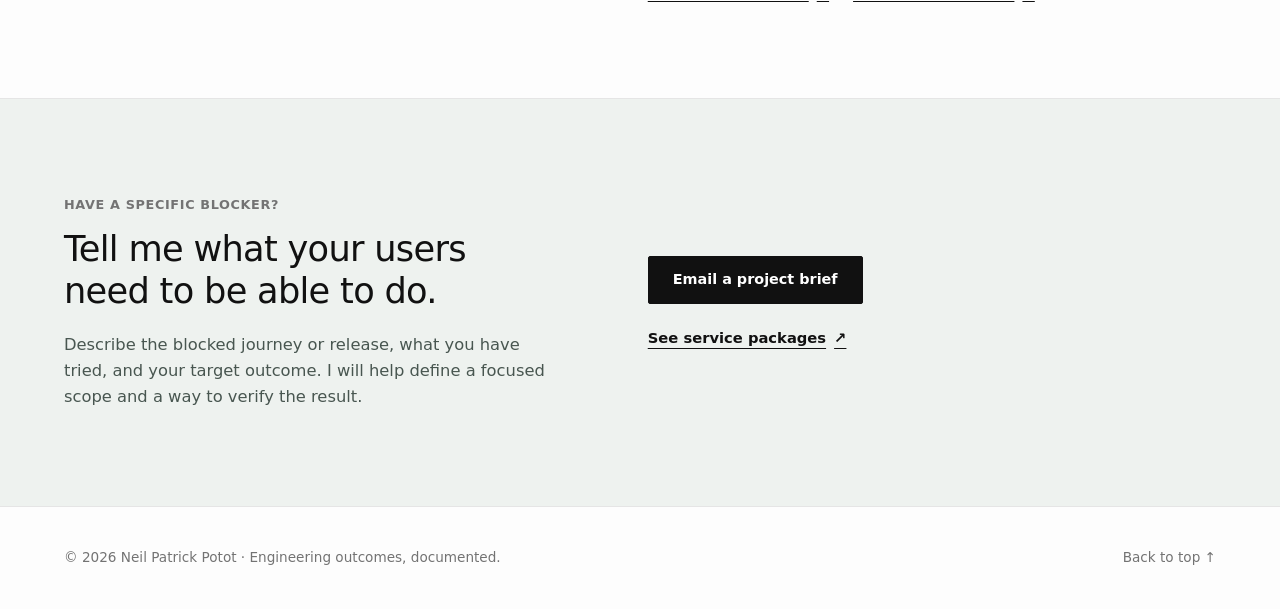
==== commit 72bb54b0: "refactor(portfolio): replace service cards with a compact prompt" ====
--- a/index.html
+++ b/index.html
@@ -138,42 +138,12 @@
     </section>
 
     <section class="section layout-border" id="solutions" aria-labelledby="solutions-title">
-      <div class="section-inner">
-        <div class="split-header compact-header">
-          <p class="section-title">Services</p>
-          <h2 class="section-lead" id="solutions-title">Start with the outcome your team needs.</h2>
-          <p class="section-support">Tell me which user journey or release is blocked. We agree what success looks like and which checks will show that the work is complete.</p>
+      <div class="section-inner services-prompt">
+        <div>
+          <h2 class="section-lead" id="solutions-title">Need a similar result for your app?</h2>
+          <p class="section-support">Tell me which user journey or release is blocked. We can agree on the outcome and how to verify it.</p>
         </div>
-        <div class="value-grid">
-          <article class="value-card">
-            <span class="value-index">01 / Release engineering</span>
-            <h3>Builds are failing. Releases keep slipping.</h3>
-            <p>Diagnose Flutter, Gradle, signing, dependency and CI failures. Make the smallest agreed change that restores a verifiable build path.</p>
-            <p class="value-result"><strong>You receive</strong> Root-cause report, scoped patch or configuration change, and build/test evidence.</p>
-          </article>
-          <article class="value-card">
-            <span class="value-index">02 / Mobile &amp; API reliability</span>
-            <h3>Auth, Firebase or data sync is unreliable.</h3>
-            <p>Trace the behavior across app state, native plugins, backend boundaries and HTTP/GraphQL contracts—then fix one reproducible failure.</p>
-            <p class="value-result"><strong>You receive</strong> Reproduction steps, verified fix, targeted regression tests and handover.</p>
-          </article>
-          <article class="value-card">
-            <span class="value-index">03 / Quality &amp; architecture</span>
-            <h3>Every change risks breaking something else.</h3>
-            <p>Review a bounded code area, isolate dependencies, prioritize risks and add proportionate tests or delivery gates.</p>
-            <p class="value-result"><strong>You receive</strong> Risk-ranked findings, implementation plan, and explicit acceptance checks.</p>
-          </article>
-          <article class="value-card">
-            <span class="value-index">04 / AI-assisted engineering</span>
-            <h3>AI speeds up coding, but verification lags.</h3>
-            <p>Design reviewable agent workflows with clear task scope, constrained tool actions, durable state, CI checks and human approvals where required.</p>
-            <p class="value-result"><strong>You receive</strong> A scoped workflow design or implementation slice, evidence and operational handoff.</p>
-          </article>
-        </div>
-        <div class="inline-cta">
-          <p>Send the issue, stack, deadline and budget in a short project brief.</p>
-          <a class="text-link" href="services.html">See fixed-price engagement options <span aria-hidden="true">↗</span></a>
-        </div>
+        <a class="text-link" href="services.html">Explore services <span aria-hidden="true">↗</span></a>
       </div>
     </section>
 
--- a/styles.css
+++ b/styles.css
@@ -697,14 +697,8 @@
 .impact-credentials .text-link{margin-top:18px}
 .compact-header{margin-bottom:42px}
 .section-support{font-size:1.04rem;color:var(--ink-light);max-width:790px;margin-top:18px}
-.value-grid{display:grid;grid-template-columns:repeat(2,minmax(0,1fr));border-left:1px solid var(--line);border-top:1px solid var(--line)}
-.value-card{padding:34px 35px 34px 30px;border-right:1px solid var(--line);border-bottom:1px solid var(--line);display:flex;flex-direction:column;min-width:0}
-.value-index,.case-type{display:block;font-size:.74rem;font-weight:700;text-transform:uppercase;letter-spacing:.07em;color:#64706c;margin-bottom:16px}
-.value-card h3{font-size:clamp(1.3rem,2.1vw,1.85rem);line-height:1.22;font-weight:520;letter-spacing:-.03em;margin-bottom:17px;max-width:430px}
-.value-card>p:not(.value-result){font-size:.97rem;color:var(--ink-light)}
-.value-result{border-top:1px solid var(--line);margin-top:auto;padding-top:20px;font-size:.91rem;color:var(--ink-light)}
-.value-result strong{display:block;color:var(--ink);margin-bottom:5px}
-.inline-cta{display:flex;align-items:center;justify-content:space-between;gap:24px;padding-top:27px;font-size:.92rem;color:var(--ink-light)}
+.services-prompt{display:grid;grid-template-columns:minmax(0,1fr) auto;align-items:center;gap:32px;padding:40px 0}
+.case-type{display:block;font-size:.74rem;font-weight:700;text-transform:uppercase;letter-spacing:.07em;color:#64706c;margin-bottom:16px}
 .text-link{display:inline-flex;gap:8px;align-items:center;font-weight:650;text-decoration:underline;text-underline-offset:5px;font-size:.92rem}
 .text-link:hover{opacity:.65}
 .section-tinted{background:#f6f7f6}
@@ -741,7 +735,7 @@
 .nav-service{color:var(--ink)!important;font-weight:700!important}
 .section[id]{scroll-margin-top:64px}
 @media(max-width:1024px){.impact-hero-layout{grid-template-columns:1fr}.impact-credentials{display:grid;grid-template-columns:repeat(3,1fr);border-left:0;border-top:1px solid #cdd5d0;padding-left:0;gap:20px}.impact-credentials .text-link{grid-column:1/-1}.experience-grid{grid-template-columns:1fr 1fr}.experience-card:last-child{grid-column:auto}}
-@media(max-width:768px){.impact-hero .section-inner{padding-bottom:64px}.impact-hero .display-title{font-size:clamp(2.8rem,10vw,4.2rem)}.impact-credentials{grid-template-columns:1fr;gap:0}.impact-credentials .text-link{grid-column:1}.value-grid,.experience-grid,.selected-work-grid,.engagement-grid,.about-layout,.contact-layout{grid-template-columns:1fr}.experience-card:last-child,.work-featured{grid-column:1}.work-featured{display:flex;flex-direction:column}.work-visual{min-height:170px;max-height:310px}.inline-cta{align-items:flex-start;flex-direction:column}.hero-actions{flex-direction:column}.value-card{padding:26px}.contact-actions .button{width:100%}}
+@media(max-width:768px){.impact-hero .section-inner{padding-bottom:64px}.impact-hero .display-title{font-size:clamp(2.8rem,10vw,4.2rem)}.impact-credentials{grid-template-columns:1fr;gap:0}.impact-credentials .text-link{grid-column:1}.services-prompt,.experience-grid,.selected-work-grid,.engagement-grid,.about-layout,.contact-layout{grid-template-columns:1fr}.experience-card:last-child,.work-featured{grid-column:1}.work-featured{display:flex;flex-direction:column}.work-visual{min-height:170px;max-height:310px}.services-prompt{gap:24px;justify-items:start}.hero-actions{flex-direction:column}.contact-actions .button{width:100%}}
 @media(prefers-reduced-motion:reduce){html{scroll-behavior:auto}}
 
 .case-outcome { margin: 0; }
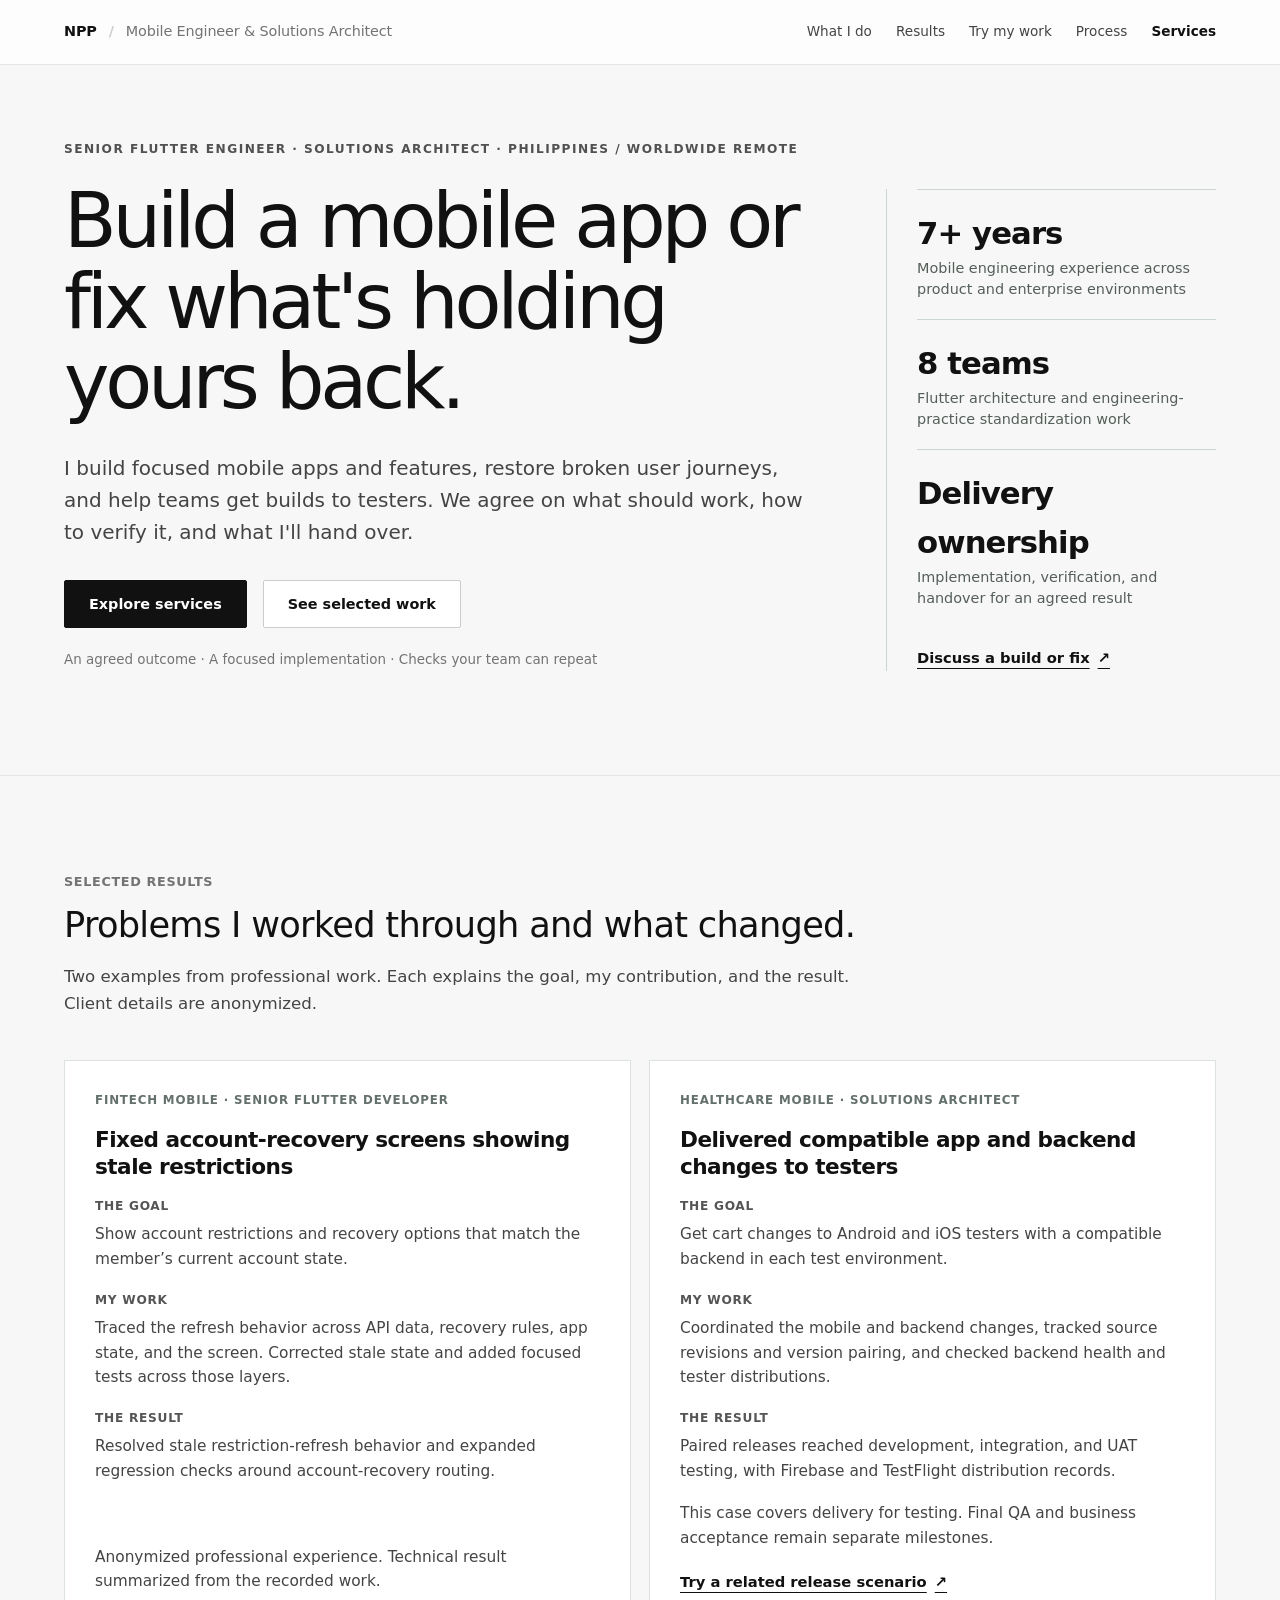
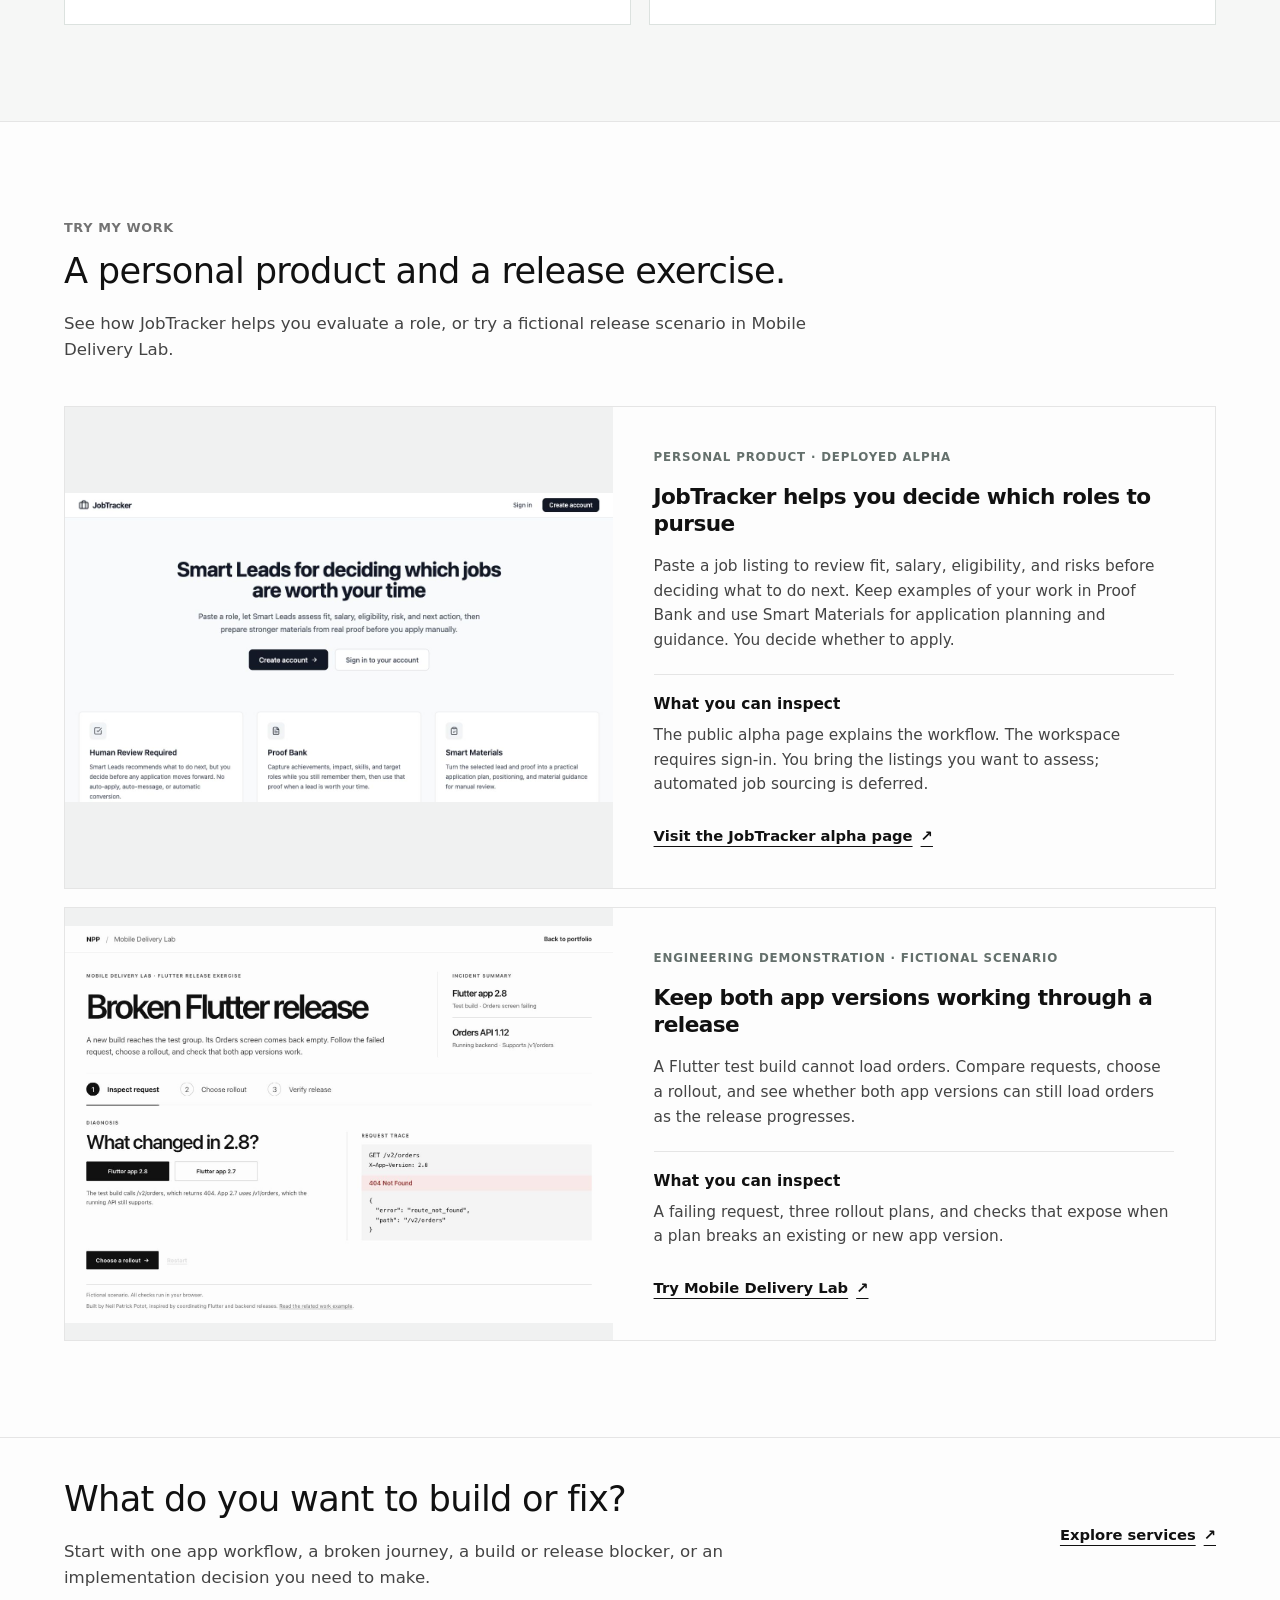
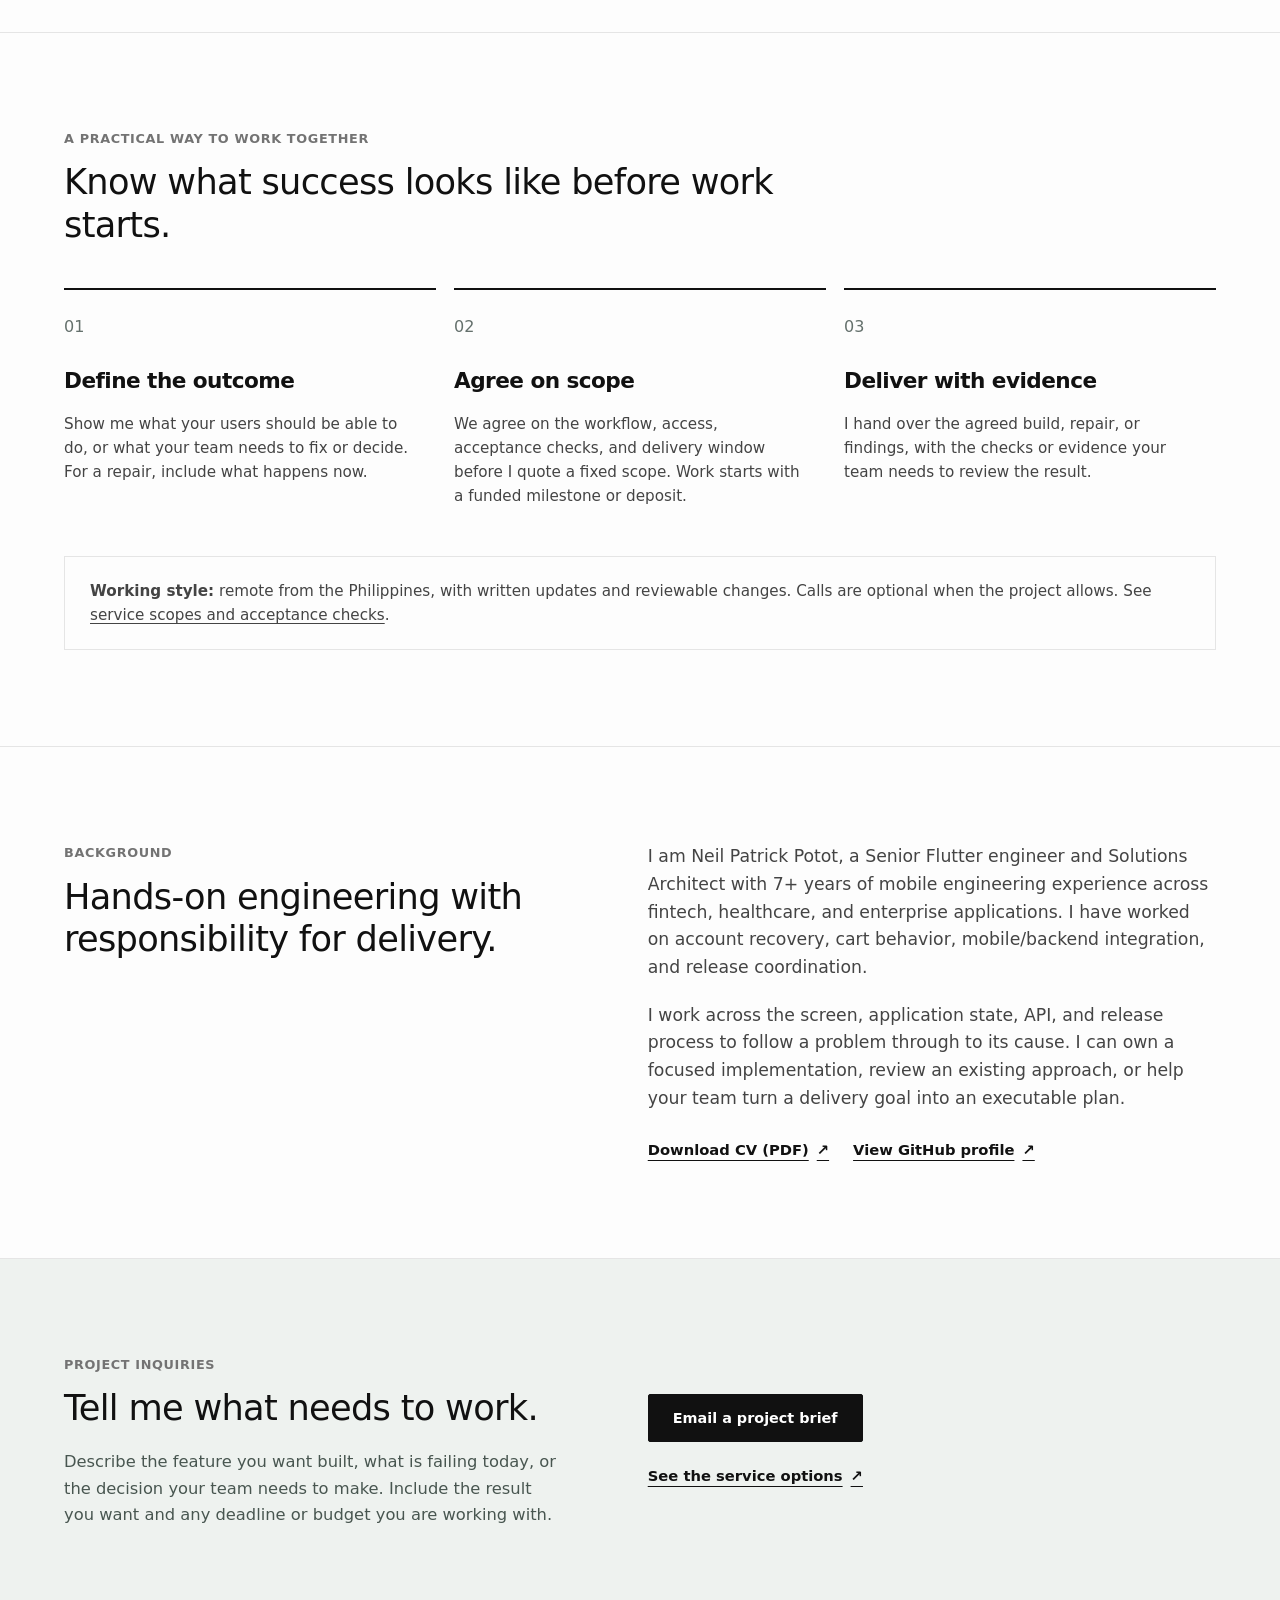
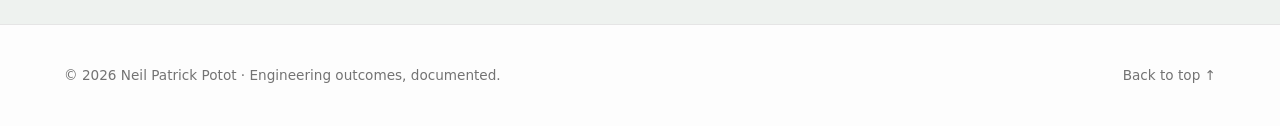
==== commit e679484b: "feat(portfolio): focus product examples and service offers" ====
--- a/index.html
+++ b/index.html
@@ -3,10 +3,10 @@
 <head>
   <meta charset="utf-8">
   <meta name="viewport" content="width=device-width, initial-scale=1">
-  <meta name="description" content="Neil Patrick Potot helps teams repair broken mobile journeys and deliver verifiable releases. Explore account-recovery results, coordinated app/backend delivery, and an interactive release lab.">
+  <meta name="description" content="Neil Patrick Potot builds focused mobile apps and features, repairs broken app journeys, and helps teams unblock releases. See a personal product and selected engineering results.">
   <meta property="og:type" content="website">
   <meta property="og:title" content="Neil Patrick Potot | Mobile Engineering &amp; Reliable Delivery">
-  <meta property="og:description" content="Account-recovery repairs, compatible mobile/backend releases delivered for testing, and public tools you can inspect. Work with Neil Patrick Potot on a clear engineering outcome.">
+  <meta property="og:description" content="Explore JobTracker alpha, a fictional release lab, and professional examples of account recovery and app delivery. Work with Neil Patrick Potot on a focused app build, repair, or release.">
   <meta property="og:image" content="assets/jobtracker-preview.png">
   <title>Neil Patrick Potot | Flutter, Mobile &amp; Delivery Engineering</title>
   <link rel="stylesheet" href="styles.css">
@@ -23,11 +23,11 @@
         <span></span><span></span><span></span>
       </button>
       <nav class="primary-nav" id="primary-nav" aria-label="Primary navigation" data-primary-nav>
-        <a href="#solutions">What I solve</a>
+        <a href="#solutions">What I do</a>
         <a href="#experience">Results</a>
         <a href="#work">Try my work</a>
         <a href="#approach">Process</a>
-        <a href="services.html" class="nav-service">Fixed-price services</a>
+        <a href="services.html" class="nav-service">Services</a>
       </nav>
     </div>
   </header>
@@ -36,19 +36,19 @@
       <div class="section-inner impact-hero-layout">
         <div class="hero-content">
           <p class="eyebrow">Senior Flutter engineer · Solutions architect · Philippines / worldwide remote</p>
-          <h1 id="hero-title" class="display-title">Get your mobile app working and ready to release.</h1>
-          <p class="hero-copy">I help teams repair broken user journeys, unblock releases, and deliver changes they can verify. I take the agreed engineering work from diagnosis through implementation, checks, and handover.</p>
+          <h1 id="hero-title" class="display-title">Build a mobile app or fix what's holding yours back.</h1>
+          <p class="hero-copy">I build focused mobile apps and features, restore broken user journeys, and help teams get builds to testers. We agree on what should work, how to verify it, and what I'll hand over.</p>
           <div class="hero-actions">
-            <a class="button primary" href="mailto:neilpotot@gmail.com?subject=Scoped%20engineering%20project%20inquiry&amp;body=Hi%20Neil%2C%0A%0AWhat%20is%20blocked%3A%20%0AStack%3A%20%0AExpected%20result%3A%20%0ADeadline%3A%20%0ABudget%3A%20">Tell me what you need to achieve</a>
-            <a class="button secondary" href="#experience">See selected results</a>
+            <a class="button primary" href="services.html#services">Explore services</a>
+            <a class="button secondary" href="#work">See selected work</a>
           </div>
           <p class="hero-subline">An agreed outcome · A focused implementation · Checks your team can repeat</p>
         </div>
         <aside class="impact-credentials" aria-label="Experience at a glance">
           <div class="credential"><strong>7+ years</strong><span>Mobile engineering experience across product and enterprise environments</span></div>
           <div class="credential"><strong>8 teams</strong><span>Flutter architecture and engineering-practice standardization work</span></div>
-          <div class="credential"><strong>Delivery ownership</strong><span>From reproducing the problem to a verified change and a clear handover</span></div>
-          <a class="text-link" href="services.html">Browse scoped services and starting prices <span aria-hidden="true">↗</span></a>
+          <div class="credential"><strong>Delivery ownership</strong><span>Implementation, verification, and handover for an agreed result</span></div>
+          <a class="text-link" href="#contact">Discuss a build or fix <span aria-hidden="true">↗</span></a>
         </aside>
       </div>
     </section>
@@ -90,58 +90,39 @@
       <div class="section-inner">
         <div class="split-header compact-header">
           <p class="section-title">Try my work</p>
-          <h2 class="section-lead" id="work-title">Explore the decisions behind the delivery.</h2>
-          <p class="section-support">Use the release lab to explore a compatibility decision. The personal products and tools below show what I built and how you can inspect it.</p>
+          <h2 class="section-lead" id="work-title">A personal product and a release exercise.</h2>
+          <p class="section-support">See how JobTracker helps you evaluate a role, or try a fictional release scenario in Mobile Delivery Lab.</p>
         </div>
         <div class="selected-work-grid">
+          <article class="work-card work-featured" id="jobtracker">
+            <div class="work-visual"><img src="assets/jobtracker-preview.png" alt="Public landing page for JobTracker alpha" loading="lazy"></div>
+            <div class="work-body">
+              <p class="case-type">Personal product · Deployed alpha</p>
+              <h3>JobTracker helps you decide which roles to pursue</h3>
+              <p>Paste a job listing to review fit, salary, eligibility, and risks before deciding what to do next. Keep examples of your work in Proof Bank and use Smart Materials for application planning and guidance. You decide whether to apply.</p>
+              <p class="work-insight"><strong>What you can inspect</strong> The public alpha page explains the workflow. The workspace requires sign-in. You bring the listings you want to assess; automated job sourcing is deferred.</p>
+              <a class="text-link" href="https://alpha.tryjobtracker.app" target="_blank" rel="noopener noreferrer">Visit the JobTracker alpha page <span aria-hidden="true">↗</span></a>
+            </div>
+          </article>
           <article class="work-card work-featured">
             <div class="work-visual"><img src="assets/mobile-delivery-lab-preview.png" alt="Mobile Delivery Lab showing the failed Flutter request and a choice of app versions" loading="lazy"></div>
             <div class="work-body">
-              <p class="case-type">Interactive exercise · Fictional scenario</p>
+              <p class="case-type">Engineering demonstration · Fictional scenario</p>
               <h3>Keep both app versions working through a release</h3>
               <p>A Flutter test build cannot load orders. Compare requests, choose a rollout, and see whether both app versions can still load orders as the release progresses.</p>
               <p class="work-insight"><strong>What you can inspect</strong> A failing request, three rollout plans, and checks that expose when a plan breaks an existing or new app version.</p>
               <a class="text-link" href="mobile-delivery-lab/">Try Mobile Delivery Lab <span aria-hidden="true">↗</span></a>
             </div>
           </article>
-          <article class="work-card work-featured">
-            <div class="work-visual"><img src="assets/jobtracker-preview.png" alt="JobTracker alpha product interface" loading="lazy"></div>
-            <div class="work-body">
-              <p class="case-type">Personal product · Deployed alpha</p>
-              <h3>JobTracker helps organize a job search</h3>
-              <p>Built an alpha workspace for collecting job leads, prioritizing opportunities, preparing application materials, and tracking progress. The person applying stays in control of the next step.</p>
-              <p class="work-insight"><strong>What I delivered</strong> An application workspace with authenticated access, data isolation between users, and a workflow for reviewing reported issues.</p>
-              <a class="text-link" href="https://alpha.tryjobtracker.app" target="_blank" rel="noopener noreferrer">Explore JobTracker alpha <span aria-hidden="true">↗</span></a>
-            </div>
-          </article>
-          <article class="work-card">
-            <div class="work-body">
-              <p class="case-type">Public Flutter repository · Personal project</p>
-              <h3>Libri AI finds books from a description</h3>
-              <p>Built a book-discovery MVP that accepts a natural-language description of what someone wants to read and uses semantic search to find relevant books.</p>
-              <p class="work-insight"><strong>What you can inspect</strong> The public source and the path from a reader’s query through embeddings and database search to book results.</p>
-              <a class="text-link" href="https://github.com/Nei1eveN/libri_ai" target="_blank" rel="noopener noreferrer">View source and architecture <span aria-hidden="true">↗</span></a>
-            </div>
-          </article>
-          <article class="work-card">
-            <div class="work-body">
-              <p class="case-type">Public Flutter package</p>
-              <h3>Network Inspector makes failed requests inspectable</h3>
-              <p>Built a reusable Flutter package that captures HTTP requests, responses, and errors so developers can inspect what happened while reproducing a bug.</p>
-              <p class="work-insight"><strong>What I delivered</strong> A request-inspection interface with adapters for the Dio and HTTP clients, documented in the public repository.</p>
-              <a class="text-link" href="https://github.com/Nei1eveN/network_inspector" target="_blank" rel="noopener noreferrer">Explore the package <span aria-hidden="true">↗</span></a>
-            </div>
-          </article>
         </div>
-        <p class="proof-note">The lab is an illustrative exercise. The work examples above state the delivered result and its scope; additional enterprise details can be discussed under an appropriate NDA.</p>
       </div>
     </section>
 
     <section class="section layout-border" id="solutions" aria-labelledby="solutions-title">
       <div class="section-inner services-prompt">
         <div>
-          <h2 class="section-lead" id="solutions-title">Need a similar result for your app?</h2>
-          <p class="section-support">Tell me which user journey or release is blocked. We can agree on the outcome and how to verify it.</p>
+          <h2 class="section-lead" id="solutions-title">What do you want to build or fix?</h2>
+          <p class="section-support">Start with one app workflow, a broken journey, a build or release blocker, or an implementation decision you need to make.</p>
         </div>
         <a class="text-link" href="services.html">Explore services <span aria-hidden="true">↗</span></a>
       </div>
@@ -154,11 +135,11 @@
           <h2 class="section-lead" id="approach-title">Know what success looks like before work starts.</h2>
         </div>
         <div class="engagement-grid">
-          <article><span class="step-number">01</span><h3>Define the issue</h3><p>Show me what someone is trying to do, what goes wrong, and the outcome you need. I reproduce the issue and identify the affected path.</p></article>
-          <article><span class="step-number">02</span><h3>Agree on scope</h3><p>We agree the result, implementation scope, price, and acceptance checks. The work starts with a funded milestone or deposit.</p></article>
-          <article><span class="step-number">03</span><h3>Deliver with evidence</h3><p>I deliver the agreed fix or review, run the acceptance checks, and leave your team a clear account of the change, verification, and remaining decisions.</p></article>
+          <article><span class="step-number">01</span><h3>Define the outcome</h3><p>Show me what your users should be able to do, or what your team needs to fix or decide. For a repair, include what happens now.</p></article>
+          <article><span class="step-number">02</span><h3>Agree on scope</h3><p>We agree on the workflow, access, acceptance checks, and delivery window before I quote a fixed scope. Work starts with a funded milestone or deposit.</p></article>
+          <article><span class="step-number">03</span><h3>Deliver with evidence</h3><p>I hand over the agreed build, repair, or findings, with the checks or evidence your team needs to review the result.</p></article>
         </div>
-        <div class="engagement-detail"><p><strong>Working style:</strong> remote from the Philippines, written-first, GitHub pull requests and async progress updates. Calls are optional when the project allows. For fixed-scope services, see <a href="services.html">packages and starting prices</a>.</p></div>
+        <div class="engagement-detail"><p><strong>Working style:</strong> remote from the Philippines, with written updates and reviewable changes. Calls are optional when the project allows. See <a href="services.html">service scopes and acceptance checks</a>.</p></div>
       </div>
     </section>
 
@@ -181,10 +162,10 @@
 
     <section class="section layout-border contact-band" id="contact" aria-labelledby="contact-title">
       <div class="section-inner contact-layout">
-        <div><p class="section-title">Have a specific blocker?</p><h2 class="section-lead" id="contact-title">Tell me what your users need to be able to do.</h2><p>Describe the blocked journey or release, what you have tried, and your target outcome. I will help define a focused scope and a way to verify the result.</p></div>
+        <div><p class="section-title">Project inquiries</p><h2 class="section-lead" id="contact-title">Tell me what needs to work.</h2><p>Describe the feature you want built, what is failing today, or the decision your team needs to make. Include the result you want and any deadline or budget you are working with.</p></div>
         <div class="contact-actions">
-          <a class="button primary" href="mailto:neilpotot@gmail.com?subject=Scoped%20engineering%20project%20inquiry&amp;body=Hi%20Neil%2C%0A%0AWhat%20is%20blocked%3A%20%0AStack%3A%20%0AExpected%20result%3A%20%0ADeadline%3A%20%0ABudget%3A%20">Email a project brief</a>
-          <a class="text-link" href="services.html">See service packages <span aria-hidden="true">↗</span></a>
+          <a class="button primary" href="mailto:neilpotot@gmail.com?subject=Scoped%20engineering%20project%20inquiry&amp;body=Hi%20Neil%2C%0A%0AWhat%20I%20want%20to%20build%2C%20fix%2C%20or%20decide%3A%20%0APlatform%20or%20stack%2C%20if%20known%3A%20%0AExpected%20result%3A%20%0ATarget%20date%3A%20%0ABudget%20range%3A%20">Email a project brief</a>
+          <a class="text-link" href="services.html#services">See the service options <span aria-hidden="true">↗</span></a>
         </div>
       </div>
     </section>
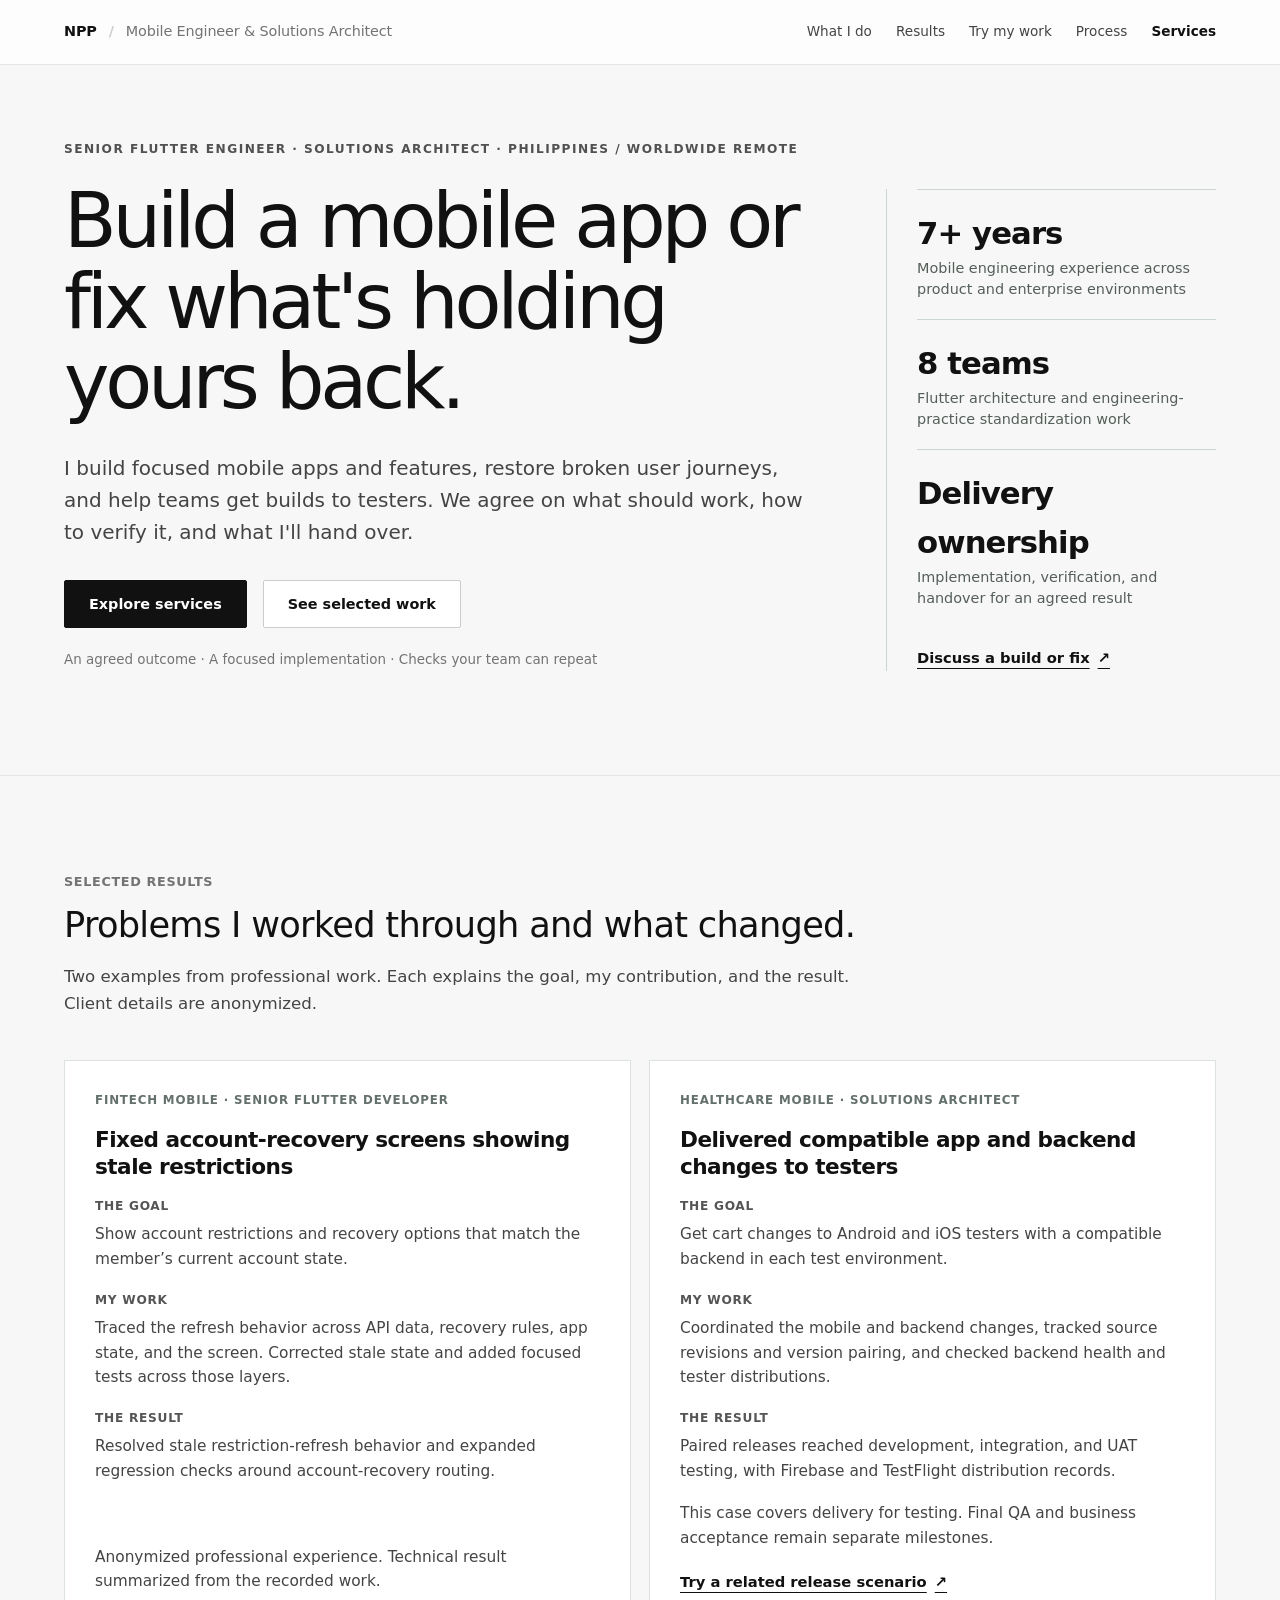
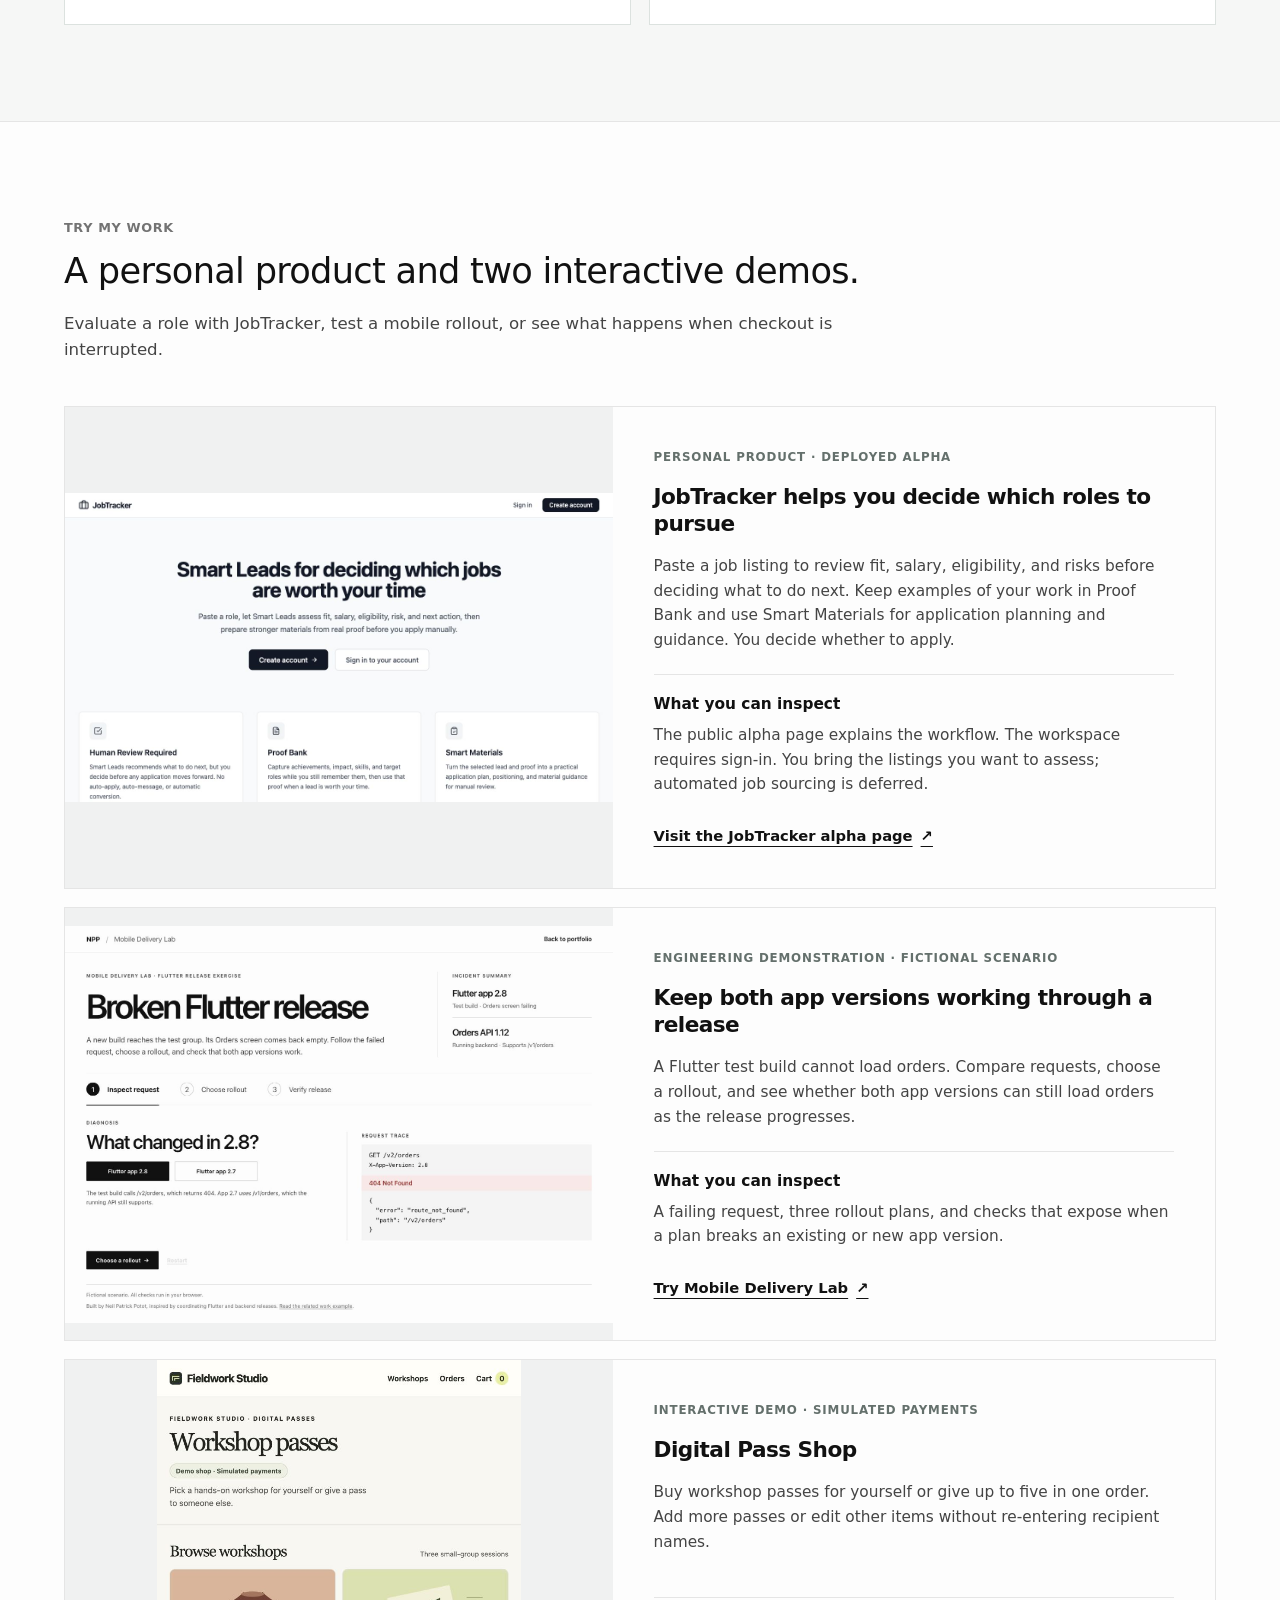
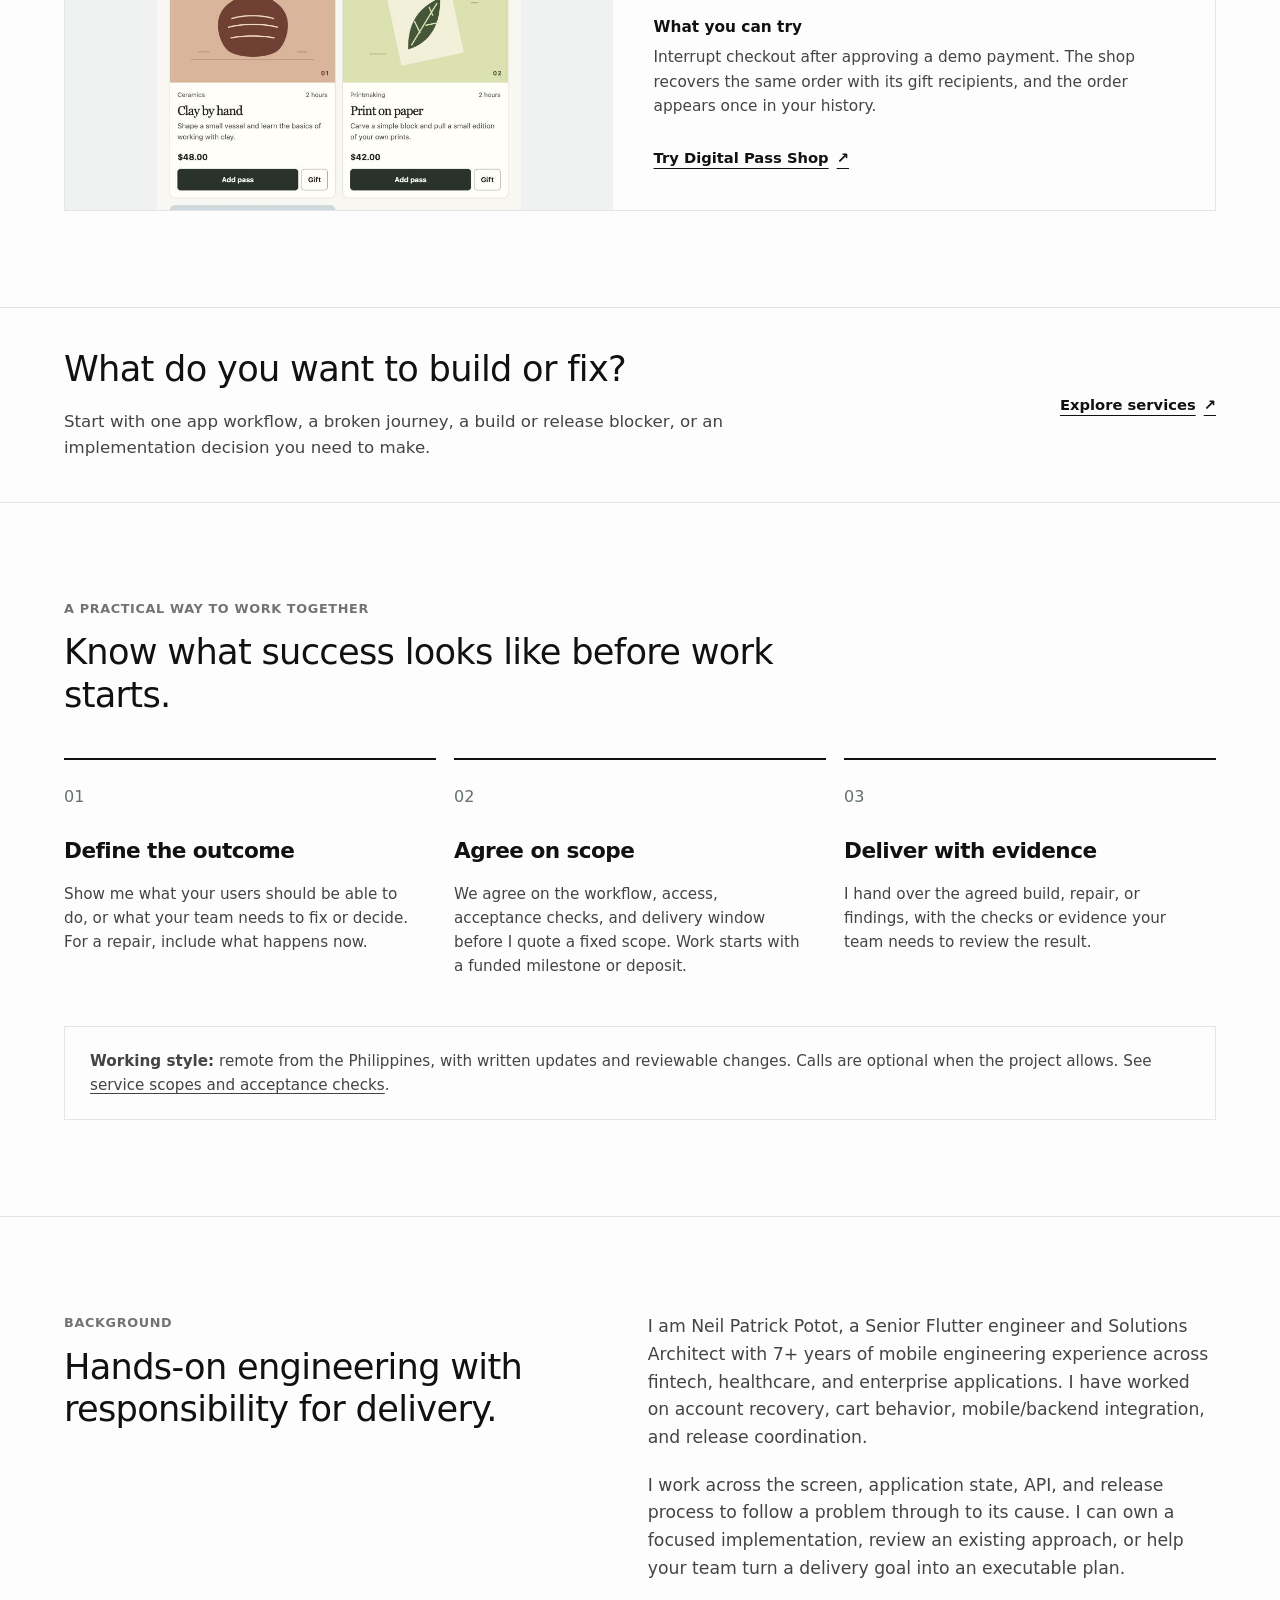
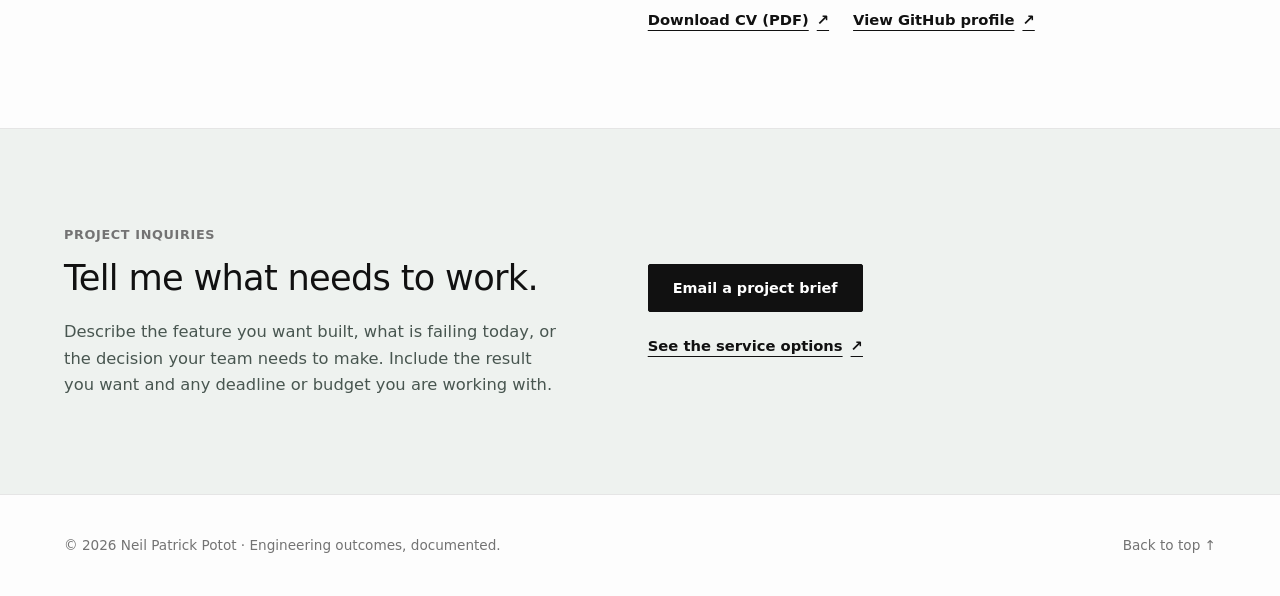
==== commit 6ffb33f7: "feat(portfolio): add digital pass shop demo" ====
--- a/index.html
+++ b/index.html
@@ -90,8 +90,8 @@
       <div class="section-inner">
         <div class="split-header compact-header">
           <p class="section-title">Try my work</p>
-          <h2 class="section-lead" id="work-title">A personal product and a release exercise.</h2>
-          <p class="section-support">See how JobTracker helps you evaluate a role, or try a fictional release scenario in Mobile Delivery Lab.</p>
+          <h2 class="section-lead" id="work-title">A personal product and two interactive demos.</h2>
+          <p class="section-support">Evaluate a role with JobTracker, test a mobile rollout, or see what happens when checkout is interrupted.</p>
         </div>
         <div class="selected-work-grid">
           <article class="work-card work-featured" id="jobtracker">
@@ -112,6 +112,16 @@
               <p>A Flutter test build cannot load orders. Compare requests, choose a rollout, and see whether both app versions can still load orders as the release progresses.</p>
               <p class="work-insight"><strong>What you can inspect</strong> A failing request, three rollout plans, and checks that expose when a plan breaks an existing or new app version.</p>
               <a class="text-link" href="mobile-delivery-lab/">Try Mobile Delivery Lab <span aria-hidden="true">↗</span></a>
+            </div>
+          </article>
+          <article class="work-card work-featured" id="digital-pass-shop">
+            <div class="work-visual"><img src="assets/digital-pass-shop-preview.png" alt="Fieldwork Studio storefront with Add pass and Gift buttons for workshop passes" loading="lazy"></div>
+            <div class="work-body">
+              <p class="case-type">Interactive demo · Simulated payments</p>
+              <h3>Digital Pass Shop</h3>
+              <p>Buy workshop passes for yourself or give up to five in one order. Add more passes or edit other items without re-entering recipient names.</p>
+              <p class="work-insight"><strong>What you can try</strong> Interrupt checkout after approving a demo payment. The shop recovers the same order with its gift recipients, and the order appears once in your history.</p>
+              <a class="text-link" href="digital-pass-shop/">Try Digital Pass Shop <span aria-hidden="true">↗</span></a>
             </div>
           </article>
         </div>
